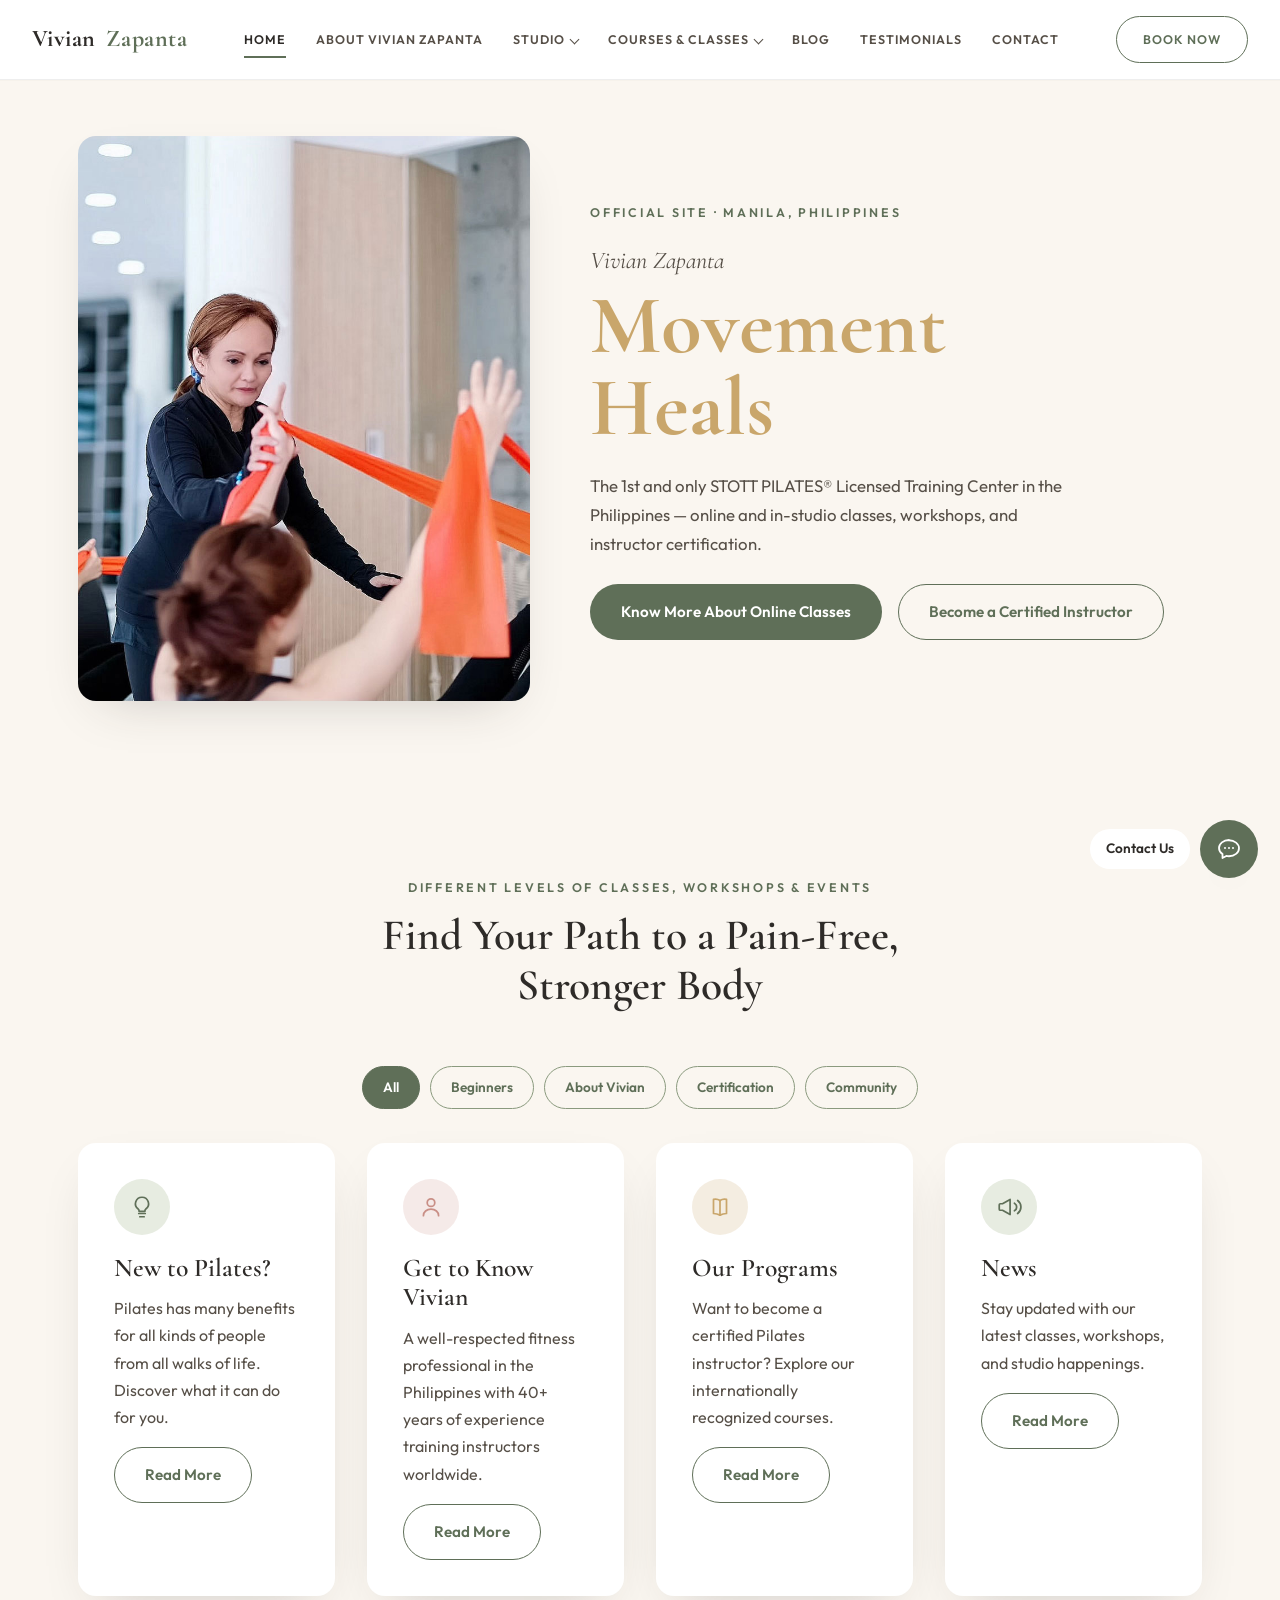
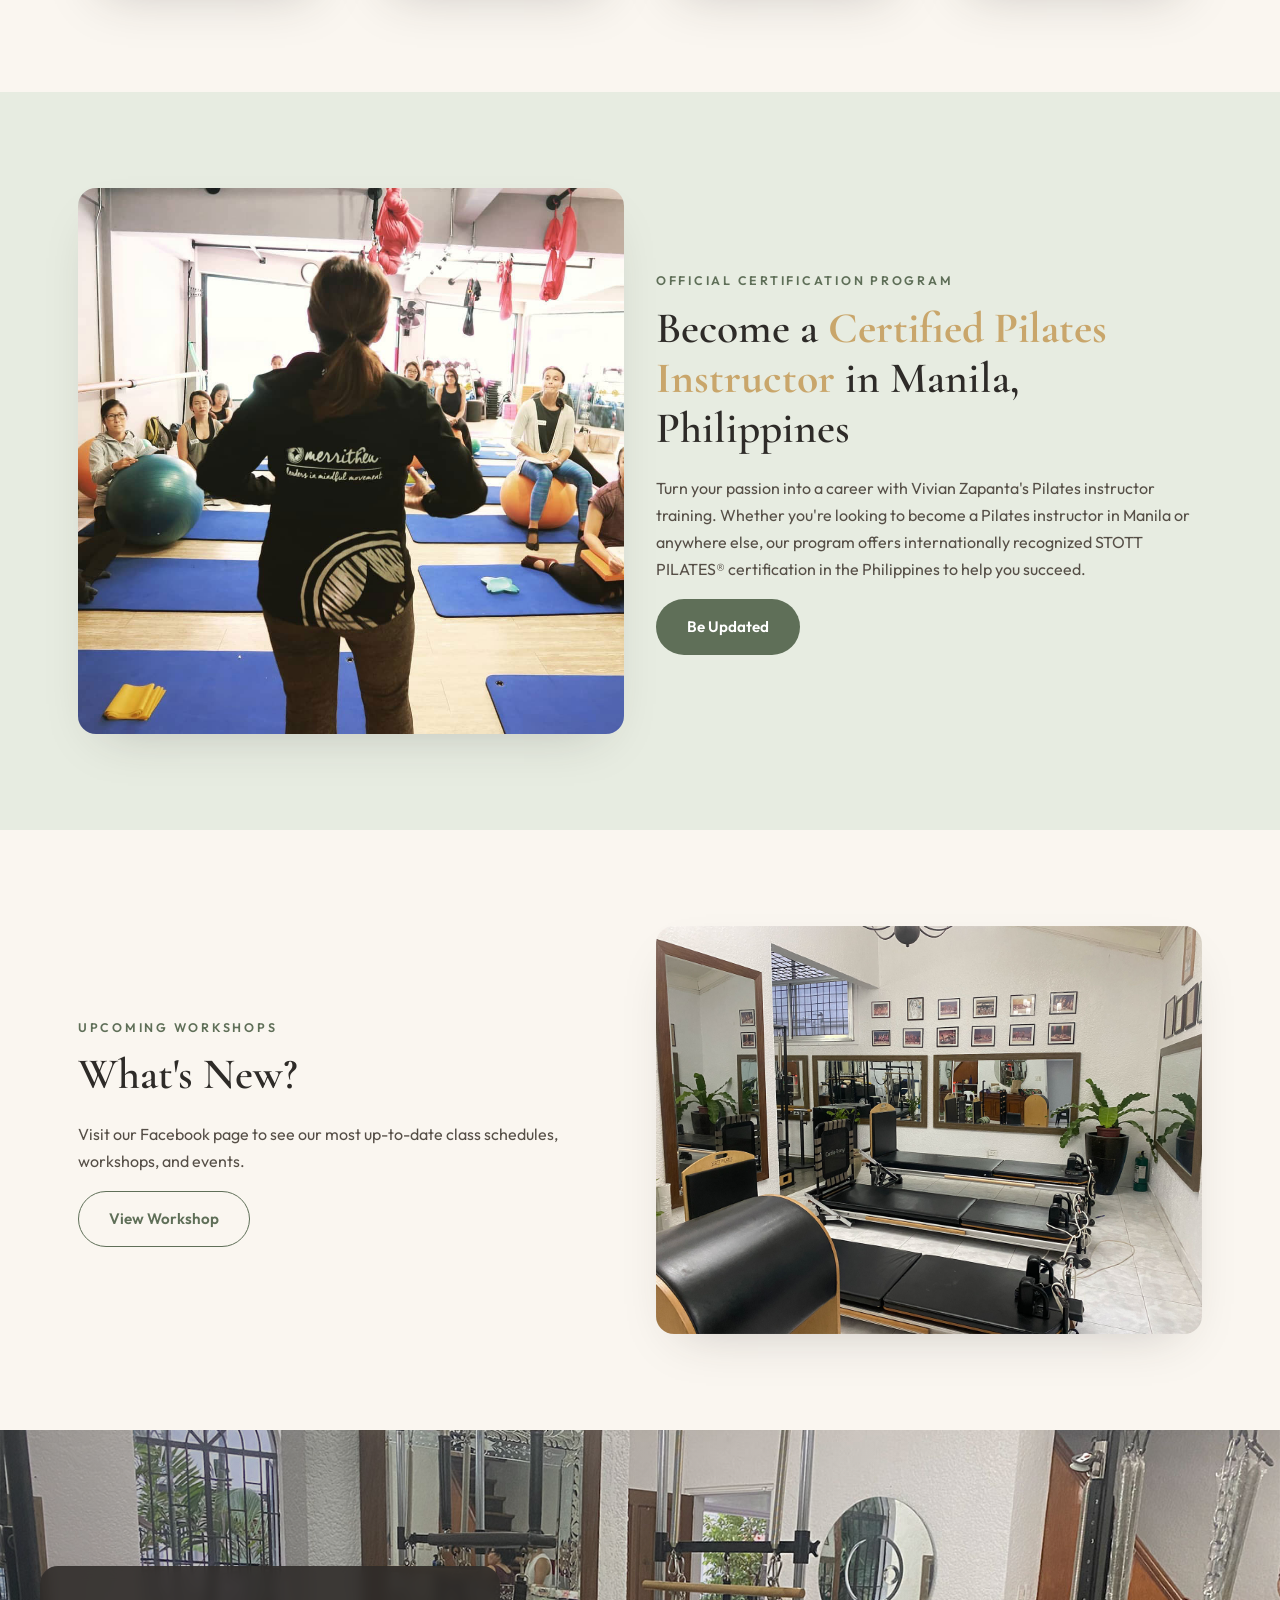
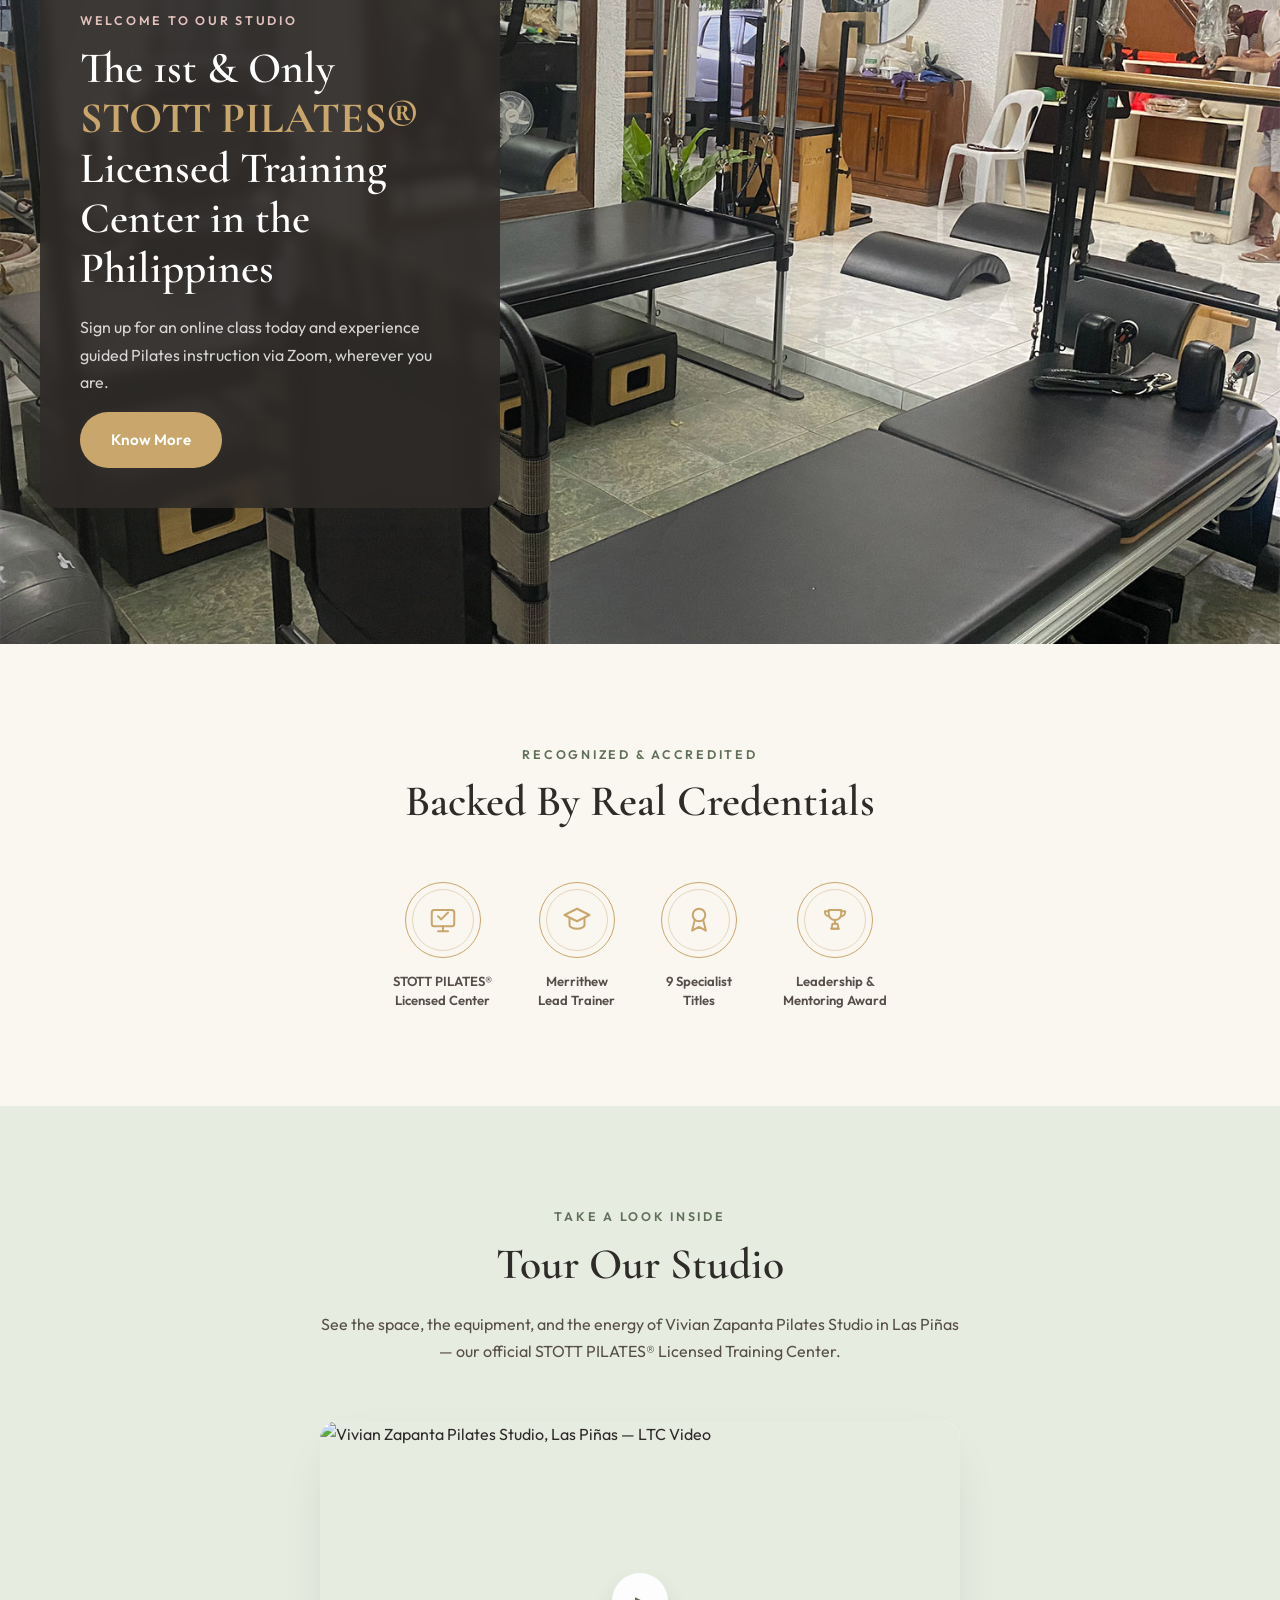
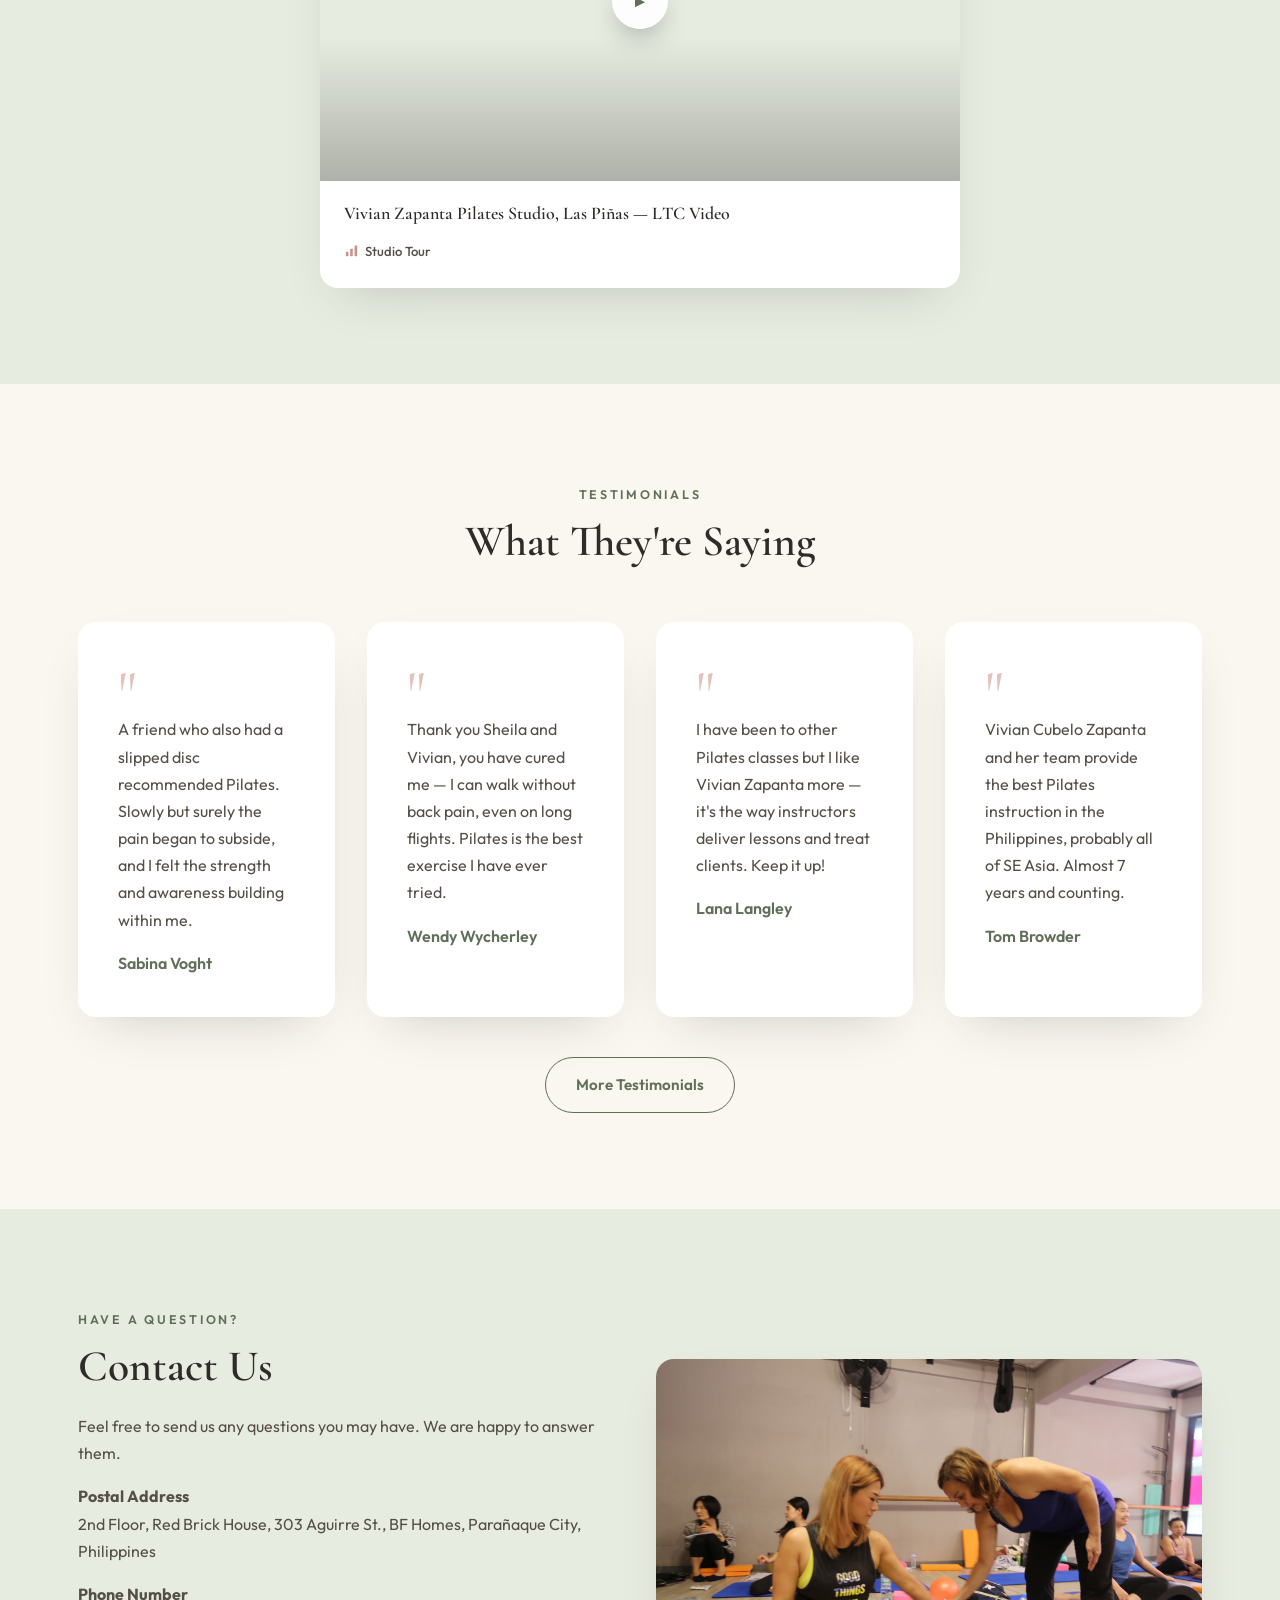
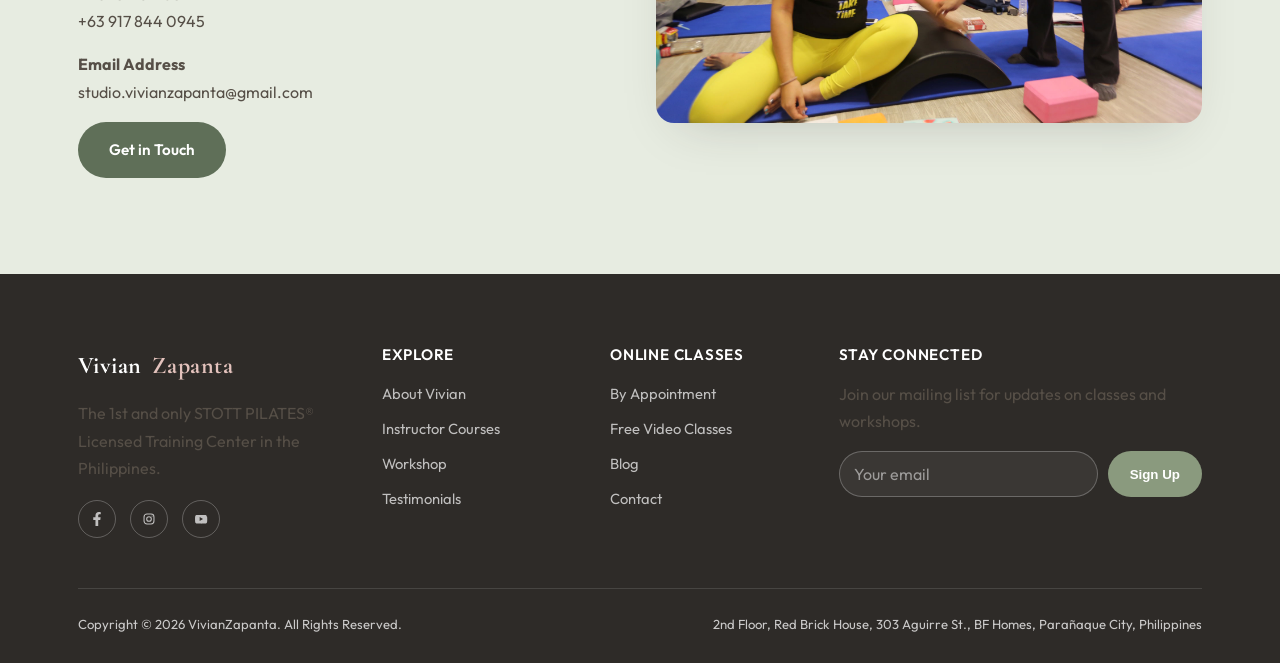
==== index.html @ 9020bf8f "Shrink the inner-page hero photo frame Client felt the large framed photo next to the title dominate" ====
<!DOCTYPE html>
<html lang="en">
<head>
<meta charset="UTF-8">
<meta name="viewport" content="width=device-width, initial-scale=1.0">
<title>Vivian Zapanta Pilates | Online &amp; In-Studio Pilates in Manila</title>
<meta name="description" content="The 1st and only STOTT PILATES® Licensed Training Center in the Philippines. Online classes, instructor certification, and workshops with Vivian Zapanta.">
<link rel="preconnect" href="https://fonts.googleapis.com">
<link href="https://fonts.googleapis.com/css2?family=Cormorant+Garamond:wght@500;600;700&family=Outfit:wght@400;500;600;700&display=swap" rel="stylesheet">
<link rel="stylesheet" href="assets/css/style.css?v=20260722d">
</head>
<body>

<header class="site-header">
  <div class="nav-wrap">
    <a href="index.html" class="logo">Vivian <span>Zapanta</span></a>
    <nav>
      <ul class="nav-links">
        <li><a href="index.html" class="nav-link">Home</a></li>
        <li><a href="about-vivian.html" class="nav-link">About Vivian Zapanta</a></li>
        <li class="has-dropdown">
          <a href="#" class="nav-link">Studio</a>
          <ul class="dropdown">
            <li><a href="about-pilates.html">About Pilates</a></li>
            <li><a href="about-studio.html">About Our Studio</a></li>
            <li><a href="gallery.html">Gallery</a></li>
          </ul>
        </li>
        <li class="has-dropdown">
          <a href="#" class="nav-link">Courses &amp; Classes</a>
          <ul class="dropdown">
            <li><a href="instructor-courses.html">Instructor Courses</a></li>
            <li><a href="class-descriptions.html">By Appointment</a></li>
            <li><a href="free-classes.html">Free Pilates Video Classes</a></li>
            <li><a href="schedule.html">Schedule</a></li>
          </ul>
        </li>
        <li><a href="blog.html" class="nav-link">Blog</a></li>
        <li><a href="testimonials.html" class="nav-link">Testimonials</a></li>
        <li><a href="contact.html" class="nav-link">Contact</a></li>
      </ul>
    </nav>
    <div class="nav-cta">
      <a href="schedule.html" class="btn btn-outline">Book Now</a>
      <button class="nav-toggle" aria-label="Toggle menu"><span></span><span></span><span></span></button>
    </div>
  </div>
</header>

<section class="hero-split">
  <div class="container hero-split-inner">
    <div class="hero-split-media fade-up">
      <img src="assets/img/picture1.jpg" onerror="this.onerror=null;this.src='https://picsum.photos/seed/hero1/700/860'" alt="Vivian Zapanta teaching a Pilates class">
    </div>
    <div class="hero-split-content fade-up">
      <span class="eyebrow">Official Site · Manila, Philippines</span>
      <p class="hero-script">Vivian Zapanta</p>
      <h1 class="hero-big-word">Movement<br>Heals</h1>
      <p>The 1st and only STOTT PILATES® Licensed Training Center in the Philippines — online and in-studio classes, workshops, and instructor certification.</p>
      <div class="hero-actions">
        <a href="class-descriptions.html" class="btn btn-primary">Know More About Online Classes</a>
        <a href="instructor-courses.html" class="btn btn-outline">Become a Certified Instructor</a>
      </div>
    </div>
  </div>
</section>

<section>
  <div class="container">
    <div class="section-head center fade-up">
      <span class="eyebrow">Different Levels of Classes, Workshops &amp; Events</span>
      <h2>Find Your Path to a Pain-Free, Stronger Body</h2>
    </div>
    <div class="pill-filters fade-up">
      <span class="pill-filter active">All</span>
      <span class="pill-filter">Beginners</span>
      <span class="pill-filter">About Vivian</span>
      <span class="pill-filter">Certification</span>
      <span class="pill-filter">Community</span>
    </div>
    <div class="grid grid-4">
      <div class="card fade-up">
        <div class="icon-badge icon-badge-sage">
          <svg viewBox="0 0 24 24" fill="none" stroke="currentColor" stroke-width="1.6" stroke-linecap="round" stroke-linejoin="round"><path d="M9 18h6M10 21h4"/><path d="M12 3a6 6 0 0 0-3.5 10.9c.5.4.8 1 .8 1.6v.5h5.4v-.5c0-.6.3-1.2.8-1.6A6 6 0 0 0 12 3Z"/></svg>
        </div>
        <h3>New to Pilates?</h3>
        <p>Pilates has many benefits for all kinds of people from all walks of life. Discover what it can do for you.</p>
        <a href="about-pilates.html" class="btn btn-outline">Read More</a>
      </div>
      <div class="card fade-up">
        <div class="icon-badge icon-badge-blush">
          <svg viewBox="0 0 24 24" fill="none" stroke="currentColor" stroke-width="1.6" stroke-linecap="round" stroke-linejoin="round"><circle cx="12" cy="8" r="3.5"/><path d="M5 20c0-3.5 3-6 7-6s7 2.5 7 6"/></svg>
        </div>
        <h3>Get to Know Vivian</h3>
        <p>A well-respected fitness professional in the Philippines with 40+ years of experience training instructors worldwide.</p>
        <a href="about-vivian.html" class="btn btn-outline">Read More</a>
      </div>
      <div class="card fade-up">
        <div class="icon-badge icon-badge-gold">
          <svg viewBox="0 0 24 24" fill="none" stroke="currentColor" stroke-width="1.6" stroke-linecap="round" stroke-linejoin="round"><path d="M12 6c-1.8-1.2-4-1.5-6-1v13c2 0 4.2.5 6 1.5"/><path d="M12 6c1.8-1.2 4-1.5 6-1v13c-2 0-4.2.5-6 1.5"/><path d="M12 6v13.5"/></svg>
        </div>
        <h3>Our Programs</h3>
        <p>Want to become a certified Pilates instructor? Explore our internationally recognized courses.</p>
        <a href="instructor-courses.html" class="btn btn-outline">Read More</a>
      </div>
      <div class="card fade-up">
        <div class="icon-badge icon-badge-sage">
          <svg viewBox="0 0 24 24" fill="none" stroke="currentColor" stroke-width="1.6" stroke-linecap="round" stroke-linejoin="round"><path d="M3 10v4a1 1 0 0 0 1 1h2l7 4V5L6 9H4a1 1 0 0 0-1 1Z"/><path d="M17 8.5a4 4 0 0 1 0 7"/><path d="M20 6a7.5 7.5 0 0 1 0 12"/></svg>
        </div>
        <h3>News</h3>
        <p>Stay updated with our latest classes, workshops, and studio happenings.</p>
        <a href="blog.html" class="btn btn-outline">Read More</a>
      </div>
    </div>
  </div>
</section>

<section class="bg-sage">
  <div class="container grid grid-2" style="align-items:center;">
    <div class="img-frame fade-up">
      <img src="assets/img/picture2.jpg" onerror="this.onerror=null;this.src='https://picsum.photos/seed/instructorzm2/760/620'" alt="Pilates instructor certification training">
    </div>
    <div class="fade-up">
      <span class="eyebrow">Official Certification Program</span>
      <h2>Become a <span class="text-pop">Certified Pilates Instructor</span> in Manila, Philippines</h2>
      <p>Turn your passion into a career with Vivian Zapanta's Pilates instructor training. Whether you're looking to become a Pilates instructor in Manila or anywhere else, our program offers internationally recognized STOTT PILATES® certification in the Philippines to help you succeed.</p>
      <a href="instructor-courses.html" class="btn btn-primary">Be Updated</a>
    </div>
  </div>
</section>

<section>
  <div class="container grid grid-2" style="align-items:center;">
    <div class="fade-up">
      <span class="eyebrow">Upcoming Workshops</span>
      <h2>What's New?</h2>
      <p>Visit our Facebook page to see our most up-to-date class schedules, workshops, and events.</p>
      <a href="schedule.html" class="btn btn-outline">View Workshop</a>
    </div>
    <div class="img-frame fade-up">
      <img src="assets/img/picture3.jpg" onerror="this.onerror=null;this.src='https://picsum.photos/seed/scheduleyoga3/760/520'" alt="Upcoming Pilates class schedule">
    </div>
  </div>
</section>

<section class="feature-banner">
  <div class="feature-banner-img">
    <img src="assets/img/picture4.jpg" onerror="this.onerror=null;this.src='https://picsum.photos/seed/studiospace4/1200/700'" alt="Vivian Zapanta Pilates studio">
  </div>
  <div class="feature-banner-card fade-up">
    <span class="eyebrow" style="color:var(--blush);">Welcome to Our Studio</span>
    <h2>The 1st &amp; Only <span class="text-pop">STOTT PILATES®</span> Licensed Training Center in the Philippines</h2>
    <p>Sign up for an online class today and experience guided Pilates instruction via Zoom, wherever you are.</p>
    <a href="class-descriptions.html" class="btn btn-gold">Know More</a>
  </div>
</section>

<section>
  <div class="container">
    <div class="section-head center fade-up">
      <span class="eyebrow">Recognized &amp; Accredited</span>
      <h2>Backed By Real Credentials</h2>
    </div>
    <div class="trust-badges fade-up">
      <div class="trust-badge">
        <div class="trust-badge-icon">
          <svg viewBox="0 0 24 24" fill="none" stroke="currentColor" stroke-width="1.6" stroke-linecap="round" stroke-linejoin="round"><rect x="3" y="4" width="18" height="13" rx="2"/><path d="M8 21h8M12 17v4"/><path d="m8 9 2.5 2.5L16 6"/></svg>
        </div>
        <span>STOTT PILATES®<br>Licensed Center</span>
      </div>
      <div class="trust-badge">
        <div class="trust-badge-icon">
          <svg viewBox="0 0 24 24" fill="none" stroke="currentColor" stroke-width="1.6" stroke-linecap="round" stroke-linejoin="round"><path d="M12 3 2 8l10 5 10-5-10-5Z"/><path d="M6 10.5V16c0 1.5 2.5 3 6 3s6-1.5 6-3v-5.5"/></svg>
        </div>
        <span>Merrithew<br>Lead Trainer</span>
      </div>
      <div class="trust-badge">
        <div class="trust-badge-icon">
          <svg viewBox="0 0 24 24" fill="none" stroke="currentColor" stroke-width="1.6" stroke-linecap="round" stroke-linejoin="round"><circle cx="12" cy="8" r="5"/><path d="m8.5 12.5-2 8 5.5-3 5.5 3-2-8"/></svg>
        </div>
        <span>9 Specialist<br>Titles</span>
      </div>
      <div class="trust-badge">
        <div class="trust-badge-icon">
          <svg viewBox="0 0 24 24" fill="none" stroke="currentColor" stroke-width="1.6" stroke-linecap="round" stroke-linejoin="round"><path d="M7 4h10v3a5 5 0 0 1-10 0V4Z"/><path d="M7 5H4v1a3 3 0 0 0 3 3"/><path d="M17 5h3v1a3 3 0 0 1-3 3"/><path d="M12 12v3"/><path d="M9 19h6"/><path d="M10 15h4l.8 4H9.2l.8-4Z"/></svg>
        </div>
        <span>Leadership &amp;<br>Mentoring Award</span>
      </div>
    </div>
  </div>
</section>

<section class="bg-sage">
  <div class="container">
    <div class="section-head center fade-up">
      <span class="eyebrow">Take a Look Inside</span>
      <h2>Tour Our Studio</h2>
      <p>See the space, the equipment, and the energy of Vivian Zapanta Pilates Studio in Las Pi&ntilde;as &mdash; our official STOTT PILATES&reg; Licensed Training Center.</p>
    </div>
    <a class="video-card fade-up" href="https://www.youtube.com/watch?v=s6ypcAfJ1bc" target="_blank" rel="noopener" data-video-id="s6ypcAfJ1bc" data-video-title="Vivian Zapanta Pilates Studio, Las Pi&ntilde;as &mdash; LTC Video" style="max-width:640px;margin:0 auto;">
      <div class="video-thumb" style="aspect-ratio:16/9;">
        <img src="https://img.youtube.com/vi/s6ypcAfJ1bc/maxresdefault.jpg" alt="Vivian Zapanta Pilates Studio, Las Pi&ntilde;as &mdash; LTC Video" loading="lazy">
        <div class="video-play-overlay"><span>&#9658;</span></div>
      </div>
      <div class="video-info">
        <h3>Vivian Zapanta Pilates Studio, Las Pi&ntilde;as &mdash; LTC Video</h3>
        <div class="video-meta">
          <span class="meta-item meta-level"><svg viewBox="0 0 24 24" fill="currentColor"><rect x="3" y="14" width="4" height="7" rx="1"/><rect x="10" y="9" width="4" height="12" rx="1"/><rect x="17" y="4" width="4" height="17" rx="1"/></svg> Studio Tour</span>
        </div>
      </div>
    </a>
  </div>
</section>

<section>
  <div class="container">
    <div class="section-head center fade-up">
      <span class="eyebrow">Testimonials</span>
      <h2>What They're Saying</h2>
    </div>
    <div class="grid grid-4">
      <div class="testimonial-card fade-up">
        <span class="quote-mark">"</span>
        <p>A friend who also had a slipped disc recommended Pilates. Slowly but surely the pain began to subside, and I felt the strength and awareness building within me.</p>
        <div class="name">Sabina Voght</div>
      </div>
      <div class="testimonial-card fade-up">
        <span class="quote-mark">"</span>
        <p>Thank you Sheila and Vivian, you have cured me — I can walk without back pain, even on long flights. Pilates is the best exercise I have ever tried.</p>
        <div class="name">Wendy Wycherley</div>
      </div>
      <div class="testimonial-card fade-up">
        <span class="quote-mark">"</span>
        <p>I have been to other Pilates classes but I like Vivian Zapanta more — it's the way instructors deliver lessons and treat clients. Keep it up!</p>
        <div class="name">Lana Langley</div>
      </div>
      <div class="testimonial-card fade-up">
        <span class="quote-mark">"</span>
        <p>Vivian Cubelo Zapanta and her team provide the best Pilates instruction in the Philippines, probably all of SE Asia. Almost 7 years and counting.</p>
        <div class="name">Tom Browder</div>
      </div>
    </div>
    <div style="text-align:center;margin-top:40px;">
      <a href="testimonials.html" class="btn btn-outline">More Testimonials</a>
    </div>
  </div>
</section>

<section class="bg-sage">
  <div class="container grid grid-2" style="align-items:center;">
    <div class="fade-up">
      <span class="eyebrow">Have a Question?</span>
      <h2>Contact Us</h2>
      <p>Feel free to send us any questions you may have. We are happy to answer them.</p>
      <p><strong>Postal Address</strong><br>2nd Floor, Red Brick House, 303 Aguirre St., BF Homes, Parañaque City, Philippines</p>
      <p><strong>Phone Number</strong><br>+63 917 844 0945</p>
      <p><strong>Email Address</strong><br>studio.vivianzapanta@gmail.com</p>
      <a href="contact.html" class="btn btn-primary">Get in Touch</a>
    </div>
    <div class="img-frame fade-up">
      <img src="assets/img/picture5.jpg" onerror="this.onerror=null;this.src='https://picsum.photos/seed/contactvz5/760/560'" alt="Contact Vivian Zapanta Pilates">
    </div>
  </div>
</section>

<footer class="site-footer">
  <div class="container">
    <div class="footer-grid">
      <div>
        <a href="index.html" class="logo">Vivian <span>Zapanta</span></a>
        <p>The 1st and only STOTT PILATES® Licensed Training Center in the Philippines.</p>
        <div class="social-row">
          <a href="https://facebook.com/vzpilates" target="_blank" rel="noopener" aria-label="Facebook"><svg viewBox="0 0 320 512" fill="currentColor"><path d="M279.14 288l14.22-92.66h-88.91v-60.13c0-25.35 12.42-50.06 52.24-50.06h40.42V6.26S260.43 0 225.36 0c-73.22 0-121.08 44.38-121.08 124.72v70.62H22.89V288h81.39v224h100.17V288z"/></svg></a>
          <a href="https://instagram.com/vivianzapanta/" target="_blank" rel="noopener" aria-label="Instagram"><svg viewBox="0 0 24 24" fill="none" stroke="currentColor" stroke-width="1.8"><rect x="3.5" y="3.5" width="17" height="17" rx="5"/><circle cx="12" cy="12" r="4"/><circle cx="17.2" cy="6.8" r="1" fill="currentColor" stroke="none"/></svg></a>
          <a href="https://youtube.com/user/sexyhealthyhappy088" target="_blank" rel="noopener" aria-label="YouTube"><svg viewBox="0 0 24 24" fill="currentColor"><path d="M22 8.2s-.2-1.5-.8-2.2c-.8-.8-1.7-.8-2.1-.9C16.1 5 12 5 12 5h0s-4.1 0-7.1.1c-.4 0-1.3.1-2.1.9-.6.7-.8 2.2-.8 2.2S1.8 10 1.8 11.7v1.5c0 1.8.2 3.5.2 3.5s.2 1.5.8 2.2c.8.8 1.9.8 2.4.9 1.7.2 7.3.2 7.3.2s4.1 0 7.1-.1c.4 0 1.3-.1 2.1-.9.6-.7.8-2.2.8-2.2s.2-1.8.2-3.5v-1.5c0-1.8-.2-3.5-.2-3.5ZM9.7 15.3V8.7l5.8 3.3-5.8 3.3Z"/></svg></a>
        </div>
      </div>
      <div>
        <h4>Explore</h4>
        <ul class="footer-links">
          <li><a href="about-vivian.html">About Vivian</a></li>
          <li><a href="instructor-courses.html">Instructor Courses</a></li>
          <li><a href="schedule.html">Workshop</a></li>
          <li><a href="testimonials.html">Testimonials</a></li>
        </ul>
      </div>
      <div>
        <h4>Online Classes</h4>
        <ul class="footer-links">
          <li><a href="class-descriptions.html">By Appointment</a></li>
          <li><a href="free-classes.html">Free Video Classes</a></li>
          <li><a href="blog.html">Blog</a></li>
          <li><a href="contact.html">Contact</a></li>
        </ul>
      </div>
      <div>
        <h4>Stay Connected</h4>
        <p>Join our mailing list for updates on classes and workshops.</p>
        <form class="mailing-form" data-no-backend>
          <input type="email" placeholder="Your email" required>
          <button type="submit">Sign Up</button>
        </form>
        <p class="form-note" style="margin-top:10px;font-size:0.82rem;"></p>
      </div>
    </div>
    <div class="footer-bottom">
      <span>Copyright © 2026 VivianZapanta. All Rights Reserved.</span>
      <span>2nd Floor, Red Brick House, 303 Aguirre St., BF Homes, Parañaque City, Philippines</span>
    </div>
  </div>
</footer>

<div class="video-lightbox" id="videoLightbox">
  <div class="vl-topbar">
    <span class="vl-counter"><span class="vl-current">1</span> / <span class="vl-total">1</span></span>
    <button class="vl-close" aria-label="Close">&times;</button>
  </div>
  <div class="vl-body">
    <button class="vl-nav vl-prev" aria-label="Previous video">&#8592;</button>
    <div class="vl-stage">
      <div class="vl-header">
        <div class="vl-avatar">VZ</div>
        <div>
          <div class="vl-title"></div>
          <div class="vl-channel">Vivian Zapanta</div>
        </div>
      </div>
      <div class="vl-frame-wrap">
        <iframe class="vl-iframe" src="" title="" allow="autoplay; encrypted-media; picture-in-picture" allowfullscreen></iframe>
      </div>
    </div>
    <button class="vl-nav vl-next" aria-label="Next video">&#8594;</button>
  </div>
</div>

<script src="assets/js/main.js"></script>

</body>
</html>
---- assets/css/style.css ----
/* ===================================================
   Vivian Zapanta Pilates — Design System
   =================================================== */

:root {
  --cream: #FAF6F0;
  --cream-deep: #F1E9DC;
  --sage: #8A9A7E;
  --sage-deep: #5F6F58;
  --sage-pale: #E7ECE1;
  --blush: #E3C2BC;
  --blush-deep: #C98F86;
  --charcoal: #2E2B28;
  --charcoal-soft: #564F47;
  --gold: #C9A66B;
  --white: #FFFFFF;

  --font-display: "Cormorant Garamond", serif;
  --font-body: "Outfit", sans-serif;

  --container: 1180px;
  --radius: 18px;
  --radius-sm: 10px;
  --shadow-soft: 0 20px 50px -25px rgba(46, 43, 40, 0.25);
  --transition: 0.35s cubic-bezier(0.22, 1, 0.36, 1);
}

* { box-sizing: border-box; }
html { scroll-behavior: smooth; }

/* Signature page-to-page transition (progressive enhancement — browsers
   without support just navigate normally, no fallback needed). */
@view-transition {
  navigation: auto;
}
::view-transition-old(root) {
  animation: page-transition-out 0.45s cubic-bezier(0.4, 0, 0.2, 1) forwards;
}
::view-transition-new(root) {
  animation: page-transition-in 0.45s cubic-bezier(0.4, 0, 0.2, 1) forwards;
}
@keyframes page-transition-out {
  to { opacity: 0; transform: scale(0.98); }
}
@keyframes page-transition-in {
  from { opacity: 0; transform: scale(1.02); }
}

body {
  margin: 0;
  font-family: var(--font-body);
  color: var(--charcoal);
  background: var(--cream);
  line-height: 1.7;
  -webkit-font-smoothing: antialiased;
}

img { max-width: 100%; display: block; }
a { color: inherit; text-decoration: none; }
ul { padding: 0; margin: 0; list-style: none; }

h1, h2, h3, h4 {
  font-family: var(--font-display);
  font-weight: 600;
  line-height: 1.15;
  margin: 0 0 0.5em;
  color: var(--charcoal);
}

h1 { font-size: clamp(2.6rem, 5vw, 4.4rem); }
h2 { font-size: clamp(2rem, 3.4vw, 3rem); }
h3 { font-size: clamp(1.4rem, 2vw, 1.9rem); }

p { margin: 0 0 1em; color: var(--charcoal-soft); }

.eyebrow {
  display: inline-block;
  font-family: var(--font-body);
  font-size: 0.78rem;
  letter-spacing: 0.22em;
  text-transform: uppercase;
  color: var(--sage-deep);
  font-weight: 600;
  margin-bottom: 0.9em;
}

.container {
  max-width: var(--container);
  margin: 0 auto;
  padding: 0 28px;
}

section { padding: 96px 0; }
@media (max-width: 768px) { section { padding: 64px 0; } }

/* ---------- Buttons ---------- */
.btn {
  position: relative;
  z-index: 0;
  overflow: hidden;
  display: inline-flex;
  align-items: center;
  gap: 8px;
  font-family: var(--font-body);
  font-weight: 600;
  font-size: 0.95rem;
  padding: 14px 30px;
  border-radius: 100px;
  border: 1.5px solid transparent;
  cursor: pointer;
  transition: transform var(--transition), border-color var(--transition), color 0.4s ease;
}
.btn::before {
  content: "";
  position: absolute;
  inset: 0;
  z-index: -1;
  transform: scaleX(0);
  transform-origin: left;
  transition: transform 0.4s cubic-bezier(0.22, 1, 0.36, 1);
}
.btn:hover { transform: translateY(-2px); }
.btn:hover::before { transform: scaleX(1); }

.btn-primary { background: var(--sage-deep); color: var(--white); }
.btn-primary::before { background: var(--charcoal); }
.btn-outline { background: transparent; border-color: var(--sage-deep); color: var(--sage-deep); }
.btn-outline::before { background: var(--sage-deep); }
.btn-outline:hover { color: var(--white); }
.btn-gold { background: var(--gold); color: var(--white); }
.btn-gold::before { background: var(--blush-deep); }

/* ---------- Header / Nav (clean clinic-style horizontal bar) ---------- */
.site-header {
  position: sticky;
  top: 0;
  z-index: 1000;
  background: var(--white);
  border-bottom: 1px solid rgba(46,43,40,0.08);
  box-shadow: 0 1px 0 rgba(46,43,40,0.02);
}
.nav-wrap {
  max-width: 1320px;
  margin: 0 auto;
  padding: 16px 32px;
  display: flex;
  align-items: center;
  justify-content: space-between;
  gap: 24px;
}
.logo {
  display: inline-flex;
  align-items: center;
  gap: 10px;
  font-family: var(--font-display);
  font-size: 1.5rem;
  font-weight: 700;
  letter-spacing: 0.02em;
  color: var(--charcoal);
  flex-shrink: 0;
}
.logo span { color: var(--sage-deep); }
.logo-mark { width: 46px; height: 46px; flex-shrink: 0; }

.nav-links {
  display: flex;
  align-items: center;
  gap: 30px;
  flex-wrap: nowrap;
}
.nav-links > li { position: relative; }
.nav-links a.nav-link {
  display: inline-flex;
  align-items: center;
  font-size: 0.78rem;
  font-weight: 600;
  letter-spacing: 0.08em;
  text-transform: uppercase;
  color: var(--charcoal-soft);
  padding: 10px 0;
  position: relative;
}
.nav-links a.nav-link::after {
  content: "";
  position: absolute;
  left: 0; right: 100%;
  bottom: 2px;
  height: 2px;
  background: var(--sage-deep);
  transition: right var(--transition);
}
.nav-links a.nav-link:hover,
.nav-links a.nav-link.active { color: var(--charcoal); }
.nav-links a.nav-link:hover::after,
.nav-links a.nav-link.active::after { right: 0; }

.has-dropdown > .nav-link::before {
  content: "";
  display: inline-block;
  width: 6px; height: 6px;
  border-right: 1.5px solid currentColor;
  border-bottom: 1.5px solid currentColor;
  transform: rotate(45deg);
  margin-left: 6px;
  order: 2;
}
.has-dropdown > .nav-link { flex-direction: row; }
.dropdown {
  position: absolute;
  top: 100%;
  left: 50%;
  transform: translate(-50%, 8px);
  min-width: 240px;
  background: var(--white);
  border-radius: var(--radius-sm);
  box-shadow: 0 24px 60px -20px rgba(46,43,40,0.28);
  border: 1px solid rgba(46,43,40,0.06);
  padding: 10px;
  opacity: 0;
  visibility: hidden;
  transition: opacity var(--transition), visibility var(--transition), transform var(--transition);
}
.has-dropdown:hover .dropdown,
.has-dropdown:focus-within .dropdown {
  opacity: 1; visibility: visible; transform: translate(-50%, 0);
}
.dropdown a {
  display: block;
  padding: 11px 16px;
  border-radius: 8px;
  font-size: 0.88rem;
  font-weight: 500;
  letter-spacing: normal;
  text-transform: none;
  color: var(--charcoal-soft);
}
.dropdown a:hover { background: var(--sage-pale); color: var(--sage-deep); }

.nav-cta { display: flex; align-items: center; gap: 20px; flex-shrink: 0; }
.nav-cta .btn {
  padding: 12px 26px;
  font-size: 0.78rem;
  letter-spacing: 0.08em;
  text-transform: uppercase;
}
.nav-toggle {
  display: none;
  flex-direction: column;
  gap: 5px;
  background: none;
  border: none;
  cursor: pointer;
  padding: 6px;
}
.nav-toggle span { width: 26px; height: 2px; background: var(--charcoal); border-radius: 2px; transition: transform 0.3s ease, opacity 0.3s ease; }
.nav-toggle.open span:nth-child(1) { transform: translateY(7px) rotate(45deg); }
.nav-toggle.open span:nth-child(2) { opacity: 0; }
.nav-toggle.open span:nth-child(3) { transform: translateY(-7px) rotate(-45deg); }

@media (max-width: 1080px) {
  .nav-links { gap: 20px; }
  .nav-links a.nav-link { font-size: 0.72rem; }
}

@media (max-width: 920px) {
  .nav-links {
    position: fixed;
    top: 69px;
    left: 0;
    right: 0;
    height: calc(100vh - 69px);
    background: var(--white);
    flex-direction: column;
    align-items: flex-start;
    padding: 30px 28px;
    gap: 4px;
    overflow-y: auto;
    transform: translateX(100%);
    transition: transform var(--transition);
  }
  .nav-links.open { transform: translateX(0); }
  .nav-links > li { width: 100%; border-bottom: 1px solid rgba(46,43,40,0.06); }
  .nav-links a.nav-link { width: 100%; padding: 16px 0; font-size: 0.85rem; }
  .nav-links a.nav-link::after { display: none; }
  .dropdown {
    position: static;
    opacity: 1; visibility: visible; transform: none;
    box-shadow: none; border: none;
    padding: 0 0 8px 14px;
    display: none;
  }
  .has-dropdown.open .dropdown { display: block; }
  .nav-toggle { display: flex; }
  .nav-cta .btn-outline { display: none; }
}

/* ---------- Hero ---------- */
.hero {
  position: relative;
  min-height: 92vh;
  display: flex;
  align-items: center;
  overflow: hidden;
}
.hero-bg {
  position: absolute;
  top: -8%; left: 0; right: 0;
  height: 116%;
  background-size: cover;
  background-position: center;
  will-change: transform;
}
@media (max-width: 700px) {
  .hero-bg-shift-right { background-position: 75% center; }
}
.hero-bg::after {
  content: "";
  position: absolute; inset: 0;
  background: linear-gradient(120deg, rgba(46,43,40,0.62) 10%, rgba(95,111,88,0.35) 70%);
}

.hero-content {
  position: relative;
  z-index: 2;
  color: var(--white);
  max-width: 680px;
}
.hero .eyebrow { color: var(--blush); }
.hero h1 { color: var(--white); }
.hero p { color: rgba(255,255,255,0.86); font-size: 1.1rem; max-width: 540px; }
.hero-actions { display: flex; gap: 16px; flex-wrap: wrap; margin-top: 1.6em; }

/* Bold accent word within a heading — used sparingly for editorial punch */
.text-pop { color: var(--gold); font-weight: 700; }

/* ---------- Split hero: clean bg + framed photo + bold statement word ---------- */
.hero-split { background: var(--cream); padding: 56px 0 76px; }
.hero-split-inner {
  display: grid;
  grid-template-columns: 0.85fr 1.15fr;
  gap: 60px;
  align-items: center;
}
.hero-split-media {
  border-radius: var(--radius);
  overflow: hidden;
  aspect-ratio: 4/5;
  box-shadow: var(--shadow-soft);
}
.hero-split-media img { width: 100%; height: 100%; object-fit: cover; }
.hero-script {
  font-family: var(--font-display);
  font-style: italic;
  font-size: 1.5rem;
  color: var(--charcoal-soft);
  margin: 6px 0 0;
}
.hero-big-word {
  font-family: var(--font-display);
  font-weight: 700;
  font-size: clamp(3rem, 6.5vw, 5.2rem);
  line-height: 0.98;
  color: var(--gold);
  margin: 4px 0 24px;
}
.hero-split-content p:not(.hero-script) { font-size: 1.05rem; max-width: 480px; }
@media (max-width: 860px) {
  .hero-split-inner { grid-template-columns: 1fr; gap: 32px; }
  .hero-split-media { aspect-ratio: 16/10; }
}
@media (max-width: 600px) {
  .hero-split { padding: 36px 0 56px; }
  .hero-split-inner { gap: 22px; }
  .hero-split-media { aspect-ratio: 16/8; }
  .hero-big-word { margin: 4px 0 16px; }
}

/* ---------- Feature banner: large image + floating dark card ---------- */
.feature-banner {
  position: relative;
  min-height: 560px;
  display: flex;
  align-items: center;
  overflow: hidden;
}
.feature-banner-img { position: absolute; inset: 0; }
.feature-banner-img img { width: 100%; height: 100%; object-fit: cover; }
.feature-banner-img::after {
  content: "";
  position: absolute;
  inset: 0;
  background: linear-gradient(100deg, rgba(46,43,40,0.35) 0%, rgba(46,43,40,0.08) 55%, transparent 80%);
}
.feature-banner-card {
  position: relative;
  z-index: 2;
  max-width: 460px;
  margin: 40px;
  padding: 40px;
  background: rgba(46,43,40,0.88);
  backdrop-filter: blur(6px);
  border-radius: var(--radius);
  color: var(--white);
  box-shadow: var(--shadow-soft);
}
.feature-banner-card h2 { color: var(--white); }
.feature-banner-card p { color: rgba(255,255,255,0.8); }
@media (max-width: 700px) {
  .feature-banner { min-height: 480px; }
  .feature-banner-card { margin: 20px; padding: 26px; max-width: none; }
}

/* ---------- Trust / accreditation badges ---------- */
.trust-badges {
  display: flex;
  justify-content: center;
  flex-wrap: wrap;
  gap: 46px;
  margin-top: 20px;
}
.trust-badge {
  display: flex;
  flex-direction: column;
  align-items: center;
  gap: 14px;
  text-align: center;
  max-width: 150px;
}
.trust-badge-icon {
  position: relative;
  width: 76px;
  height: 76px;
  border-radius: 50%;
  border: 1.5px solid var(--gold);
  display: flex;
  align-items: center;
  justify-content: center;
  color: var(--gold);
}
.trust-badge-icon::before {
  content: "";
  position: absolute;
  inset: 6px;
  border: 1px solid var(--gold);
  border-radius: 50%;
  opacity: 0.4;
}
.trust-badge-icon svg { width: 30px; height: 30px; }
.trust-badge span { font-size: 0.82rem; font-weight: 600; color: var(--charcoal-soft); line-height: 1.45; }

.breadcrumb { color: var(--charcoal-soft); font-size: 0.9rem; display: block; margin-bottom: 14px; }
.breadcrumb a { color: var(--sage-deep); }
.breadcrumb a:hover { color: var(--charcoal); }

.page-hero-split { padding: 40px 0 56px; }
.page-hero-split .hero-split-inner { grid-template-columns: 0.5fr 1.5fr; gap: 44px; }
.page-hero-split .hero-split-media { max-width: 340px; aspect-ratio: 4/3; }
.page-hero-split .hero-split-content h1 { margin-bottom: 0.3em; }
.page-hero-split .hero-split-content p:not(.breadcrumb) { font-size: 1.05rem; max-width: 480px; }
@media (max-width: 860px) {
  .page-hero-split .hero-split-inner { grid-template-columns: 1fr; }
  .page-hero-split .hero-split-media { max-width: 280px; }
}

/* ---------- Floating Contact Widget ---------- */
.floating-contact {
  position: fixed;
  right: 22px;
  bottom: 22px;
  z-index: 2500;
  display: flex;
  flex-direction: column;
  align-items: center;
  gap: 12px;
}
.fc-icons {
  display: flex;
  flex-direction: column;
  align-items: center;
  gap: 12px;
}
.fc-icon {
  width: 48px;
  height: 48px;
  border-radius: 50%;
  display: flex;
  align-items: center;
  justify-content: center;
  box-shadow: var(--shadow-soft);
  opacity: 0;
  transform: translateY(14px) scale(0.7);
  pointer-events: none;
  transition: opacity 0.25s ease, transform 0.25s ease;
}
.fc-icon svg { width: 22px; height: 22px; }
.floating-contact.open .fc-icon {
  opacity: 1;
  transform: translateY(0) scale(1);
  pointer-events: auto;
}
.floating-contact.open .fc-icon:nth-child(1) { transition-delay: 0.05s; }
.floating-contact.open .fc-icon:nth-child(2) { transition-delay: 0.1s; }
.floating-contact.open .fc-icon:nth-child(3) { transition-delay: 0.15s; }
.floating-contact.open .fc-icon:nth-child(4) { transition-delay: 0.2s; }

.fc-email { background: var(--charcoal-soft); }
.fc-messenger { background: #0084FF; }
.fc-instagram { background: radial-gradient(circle at 30% 110%, #FDF497 0%, #FD5949 45%, #D6249F 60%, #285AEB 90%); }
.fc-whatsapp { background: #25D366; }

.fc-toggle {
  width: 58px;
  height: 58px;
  border-radius: 50%;
  border: none;
  background: var(--sage-deep);
  color: var(--white);
  box-shadow: var(--shadow-soft);
  display: flex;
  align-items: center;
  justify-content: center;
  cursor: pointer;
  position: relative;
  transition: background var(--transition);
}
.fc-toggle:hover { background: var(--charcoal); }
.fc-toggle svg {
  width: 24px;
  height: 24px;
  position: absolute;
  transition: opacity 0.2s ease, transform 0.2s ease;
}
.fc-toggle .fc-icon-close { opacity: 0; transform: rotate(-45deg) scale(0.6); }
.fc-toggle .fc-icon-chat { opacity: 1; transform: rotate(0) scale(1); }
.floating-contact.open .fc-toggle .fc-icon-close { opacity: 1; transform: rotate(0) scale(1); }
.floating-contact.open .fc-toggle .fc-icon-chat { opacity: 0; transform: rotate(45deg) scale(0.6); }

.fc-toggle-row { display: flex; align-items: center; gap: 10px; }
.fc-label {
  background: var(--white);
  color: var(--charcoal);
  font-size: 0.85rem;
  font-weight: 600;
  padding: 8px 16px;
  border-radius: 100px;
  box-shadow: var(--shadow-soft);
  white-space: nowrap;
  transition: opacity 0.25s ease, transform 0.25s ease;
}
.floating-contact.open .fc-label { display: none; }

@media (max-width: 600px) {
  .floating-contact { right: 16px; bottom: 16px; }
  .fc-toggle { width: 52px; height: 52px; }
  .fc-icon { width: 44px; height: 44px; }
  .fc-label { font-size: 0.78rem; padding: 6px 13px; }
  .site-footer { padding-bottom: 100px; }
  body.nav-open .floating-contact { display: none; }
}

/* ---------- Cards / Grids ---------- */
.grid {
  display: grid;
  gap: 32px;
}
.grid-2 { grid-template-columns: repeat(2, 1fr); }
.grid-3 { grid-template-columns: repeat(3, 1fr); }
.grid-4 { grid-template-columns: repeat(4, 1fr); }
.grid-5 { grid-template-columns: repeat(5, 1fr); }
@media (max-width: 920px) { .grid-3, .grid-4 { grid-template-columns: repeat(2,1fr); } .grid-5 { grid-template-columns: repeat(2,1fr); } }
@media (max-width: 600px) { .grid-2, .grid-3, .grid-4, .grid-5 { grid-template-columns: 1fr; } }

.card {
  display: block;
  background: var(--white);
  border-radius: var(--radius);
  padding: 36px;
  box-shadow: var(--shadow-soft);
  transition: transform var(--transition), box-shadow var(--transition);
}
.card:hover { transform: translateY(-6px); }
a.card { cursor: pointer; }

.icon-badge {
  width: 56px; height: 56px;
  border-radius: 50%;
  background: var(--sage-pale);
  display: flex; align-items: center; justify-content: center;
  font-family: var(--font-display);
  font-size: 1.4rem;
  color: var(--sage-deep);
  margin-bottom: 18px;
}
.icon-badge svg { width: 26px; height: 26px; }

/* Color-tinted icon-badge variants — rotate through the brand palette
   for visual variety across a card grid, editorial-style. */
.icon-badge-sage { background: var(--sage-pale); color: var(--sage-deep); }
.icon-badge-blush { background: rgba(227,194,188,0.35); color: var(--blush-deep); }
.icon-badge-gold { background: rgba(201,166,107,0.2); color: var(--gold); }

/* ---------- Pill filter tags (decorative category chips) ---------- */
.pill-filters {
  display: flex;
  justify-content: center;
  flex-wrap: wrap;
  gap: 10px;
  margin: 26px 0 34px;
}
.pill-filter {
  padding: 9px 20px;
  border-radius: 100px;
  border: 1.5px solid var(--sage);
  color: var(--sage-deep);
  font-size: 0.85rem;
  font-weight: 600;
  cursor: default;
  transition: background var(--transition), color var(--transition);
}
.pill-filter.active,
.pill-filter:hover { background: var(--sage-deep); color: var(--white); border-color: var(--sage-deep); }

.credential-card {
  position: relative;
  overflow: hidden;
}
.credential-card::before {
  content: "";
  position: absolute;
  top: 0; left: 0; right: 0;
  height: 4px;
  background: linear-gradient(90deg, var(--gold), var(--blush));
}
.credential-icon {
  background: var(--cream-deep);
  color: var(--gold);
}
.credential-icon svg { width: 26px; height: 26px; }

.section-head { max-width: 640px; margin-bottom: 56px; }
.section-head.center { margin-inline: auto; text-align: center; }

.bg-sage { background: var(--sage-pale); }
.bg-charcoal { background: var(--charcoal); color: var(--white); }
.bg-charcoal h2, .bg-charcoal h3 { color: var(--white); }
.bg-charcoal p { color: rgba(255,255,255,0.78); }

/* ---------- Image frame ---------- */
.img-frame {
  border-radius: var(--radius);
  overflow: hidden;
  box-shadow: var(--shadow-soft);
}
.img-frame img { width: 100%; height: 100%; object-fit: cover; transition: transform 0.6s ease; }
.img-frame:hover img { transform: scale(1.05); }

.map-frame {
  border-radius: var(--radius);
  overflow: hidden;
  box-shadow: var(--shadow-soft);
  line-height: 0;
}
.map-frame iframe { display: block; width: 100%; }

/* ---------- Testimonial ---------- */
.testimonial-card {
  background: var(--white);
  border-radius: var(--radius);
  padding: 40px;
  box-shadow: var(--shadow-soft);
  position: relative;
}
.testimonial-card .quote-mark {
  font-family: var(--font-display);
  font-size: 4rem;
  color: var(--blush);
  line-height: 1;
  display: block;
  margin-bottom: -10px;
}
.testimonial-card .name {
  font-weight: 600;
  color: var(--sage-deep);
  margin-top: 1em;
}
.testimonial-card .role { font-size: 0.85rem; color: var(--charcoal-soft); }

/* ---------- Forms ---------- */
.form-note { margin-top: 16px; }
.form-field { margin-bottom: 20px; }
.form-field label {
  display: block;
  font-size: 0.85rem;
  font-weight: 600;
  margin-bottom: 8px;
  color: var(--charcoal);
}
.form-field input,
.form-field textarea {
  width: 100%;
  padding: 14px 16px;
  border-radius: var(--radius-sm);
  border: 1.5px solid #E2D9C9;
  background: var(--white);
  font-family: var(--font-body);
  font-size: 16px; /* iOS Safari auto-zooms on focus below 16px */
  resize: vertical;
}
.form-field input:focus,
.form-field textarea:focus {
  outline: none;
  border-color: var(--sage-deep);
}

/* ---------- Footer ---------- */
.site-footer { background: var(--charcoal); color: rgba(255,255,255,0.75); padding: 72px 0 28px; }
.footer-grid { display: grid; grid-template-columns: 1.4fr 1fr 1fr 1.2fr; gap: 40px; margin-bottom: 50px; }
@media (max-width: 860px) { .footer-grid { grid-template-columns: 1fr 1fr; } }
@media (max-width: 540px) { .footer-grid { grid-template-columns: 1fr; } }
.site-footer h4 { color: var(--white); font-family: var(--font-body); font-size: 0.95rem; letter-spacing: 0.05em; text-transform: uppercase; margin-bottom: 18px; }
.site-footer .logo { color: var(--white); margin-bottom: 14px; }
.site-footer .logo span { color: var(--blush); }
.site-footer a { color: rgba(255,255,255,0.7); transition: color var(--transition); }
.site-footer a:hover { color: var(--blush); }
.footer-links li { margin-bottom: 10px; font-size: 0.92rem; }
.social-row { display: flex; gap: 14px; margin-top: 18px; }
.social-row a svg { width: 14px; height: 14px; display: block; }
.social-row a {
  width: 38px; height: 38px;
  border-radius: 50%;
  border: 1.5px solid rgba(255,255,255,0.25);
  display: flex; align-items: center; justify-content: center;
  font-size: 0.85rem;
}
.social-row a:hover { background: var(--sage-deep); border-color: var(--sage-deep); }
.footer-bottom {
  border-top: 1px solid rgba(255,255,255,0.12);
  padding-top: 24px;
  display: flex;
  justify-content: space-between;
  flex-wrap: wrap;
  gap: 10px;
  font-size: 0.82rem;
}
.mailing-form { display: flex; gap: 10px; margin-top: 6px; }
.mailing-form input {
  flex: 1;
  min-width: 0;
  padding: 12px 14px;
  border-radius: 100px;
  border: 1px solid rgba(255,255,255,0.25);
  background: rgba(255,255,255,0.06);
  color: var(--white);
  font-family: var(--font-body);
  font-size: 16px; /* iOS Safari auto-zooms on focus below 16px */
}
.mailing-form input::placeholder { color: rgba(255,255,255,0.5); }
.mailing-form button {
  border-radius: 100px;
  border: none;
  padding: 0 22px;
  background: var(--sage);
  color: var(--white);
  font-weight: 600;
  cursor: pointer;
  white-space: nowrap;
  flex-shrink: 0;
}
.mailing-form button:hover { background: var(--blush-deep); }

/* ---------- Fade-in animation ---------- */
.fade-up { opacity: 0; transform: translateY(28px); transition: opacity 0.8s ease, transform 0.8s ease; }
.fade-up.visible { opacity: 1; transform: translateY(0); }

/* Staggered cascade for cards revealed together in a grid */
.grid > .fade-up:nth-child(1) { transition-delay: 0s; }
.grid > .fade-up:nth-child(2) { transition-delay: 0.08s; }
.grid > .fade-up:nth-child(3) { transition-delay: 0.16s; }
.grid > .fade-up:nth-child(4) { transition-delay: 0.24s; }
.grid > .fade-up:nth-child(5) { transition-delay: 0.32s; }
.grid > .fade-up:nth-child(6) { transition-delay: 0.4s; }

/* ---------- Misc page bits ---------- */
.divider-gold { width: 64px; height: 3px; background: var(--gold); border-radius: 4px; margin: 0 0 24px; }
.tag-pill {
  display: inline-block;
  margin-bottom: 14px;
  padding: 6px 16px;
  border-radius: 100px;
  background: var(--sage-pale);
  color: var(--sage-deep);
  font-size: 0.78rem;
  font-weight: 600;
  letter-spacing: 0.03em;
}
.list-check li { position: relative; padding-left: 34px; margin-bottom: 14px; color: var(--charcoal-soft); }
.list-check li::before {
  content: "";
  position: absolute; left: 0; top: 0.05em;
  width: 20px; height: 20px;
  border-radius: 50%;
  background: var(--sage-pale);
  background-image: url("data:image/svg+xml,%3Csvg xmlns='http://www.w3.org/2000/svg' viewBox='0 0 24 24' fill='none' stroke='%235F6F58' stroke-width='3' stroke-linecap='round' stroke-linejoin='round'%3E%3Cpath d='M5 13l4 4L19 7'/%3E%3C/svg%3E");
  background-repeat: no-repeat;
  background-position: center;
  background-size: 11px 11px;
}
.stat-row { display: flex; gap: 50px; flex-wrap: wrap; margin-top: 30px; }
.stat-row .num { font-family: var(--font-display); font-size: 2.6rem; color: var(--sage-deep); display: block; }
.stat-row .label { font-size: 0.85rem; color: var(--charcoal-soft); }

.gallery-grid { display: grid; grid-template-columns: repeat(3, 1fr); gap: 18px; }
@media (max-width: 760px) { .gallery-grid { grid-template-columns: repeat(2, 1fr); } }
@media (max-width: 480px) { .gallery-grid { grid-template-columns: 1fr; } }
.gallery-item { border-radius: var(--radius-sm); overflow: hidden; cursor: pointer; aspect-ratio: 4/3; }
.gallery-item img { width: 100%; height: 100%; object-fit: cover; transition: transform 0.5s ease; }
.gallery-item:hover img { transform: scale(1.08); }

.ig-strip {
  display: grid;
  grid-template-columns: repeat(5, 1fr);
  gap: 14px;
  max-width: 900px;
  margin: 36px auto 0;
}
@media (max-width: 700px) { .ig-strip { grid-template-columns: repeat(3, 1fr); } }
.ig-item {
  position: relative;
  display: block;
  aspect-ratio: 1;
  border-radius: var(--radius-sm);
  overflow: hidden;
  box-shadow: var(--shadow-soft);
}
.ig-item img { width: 100%; height: 100%; object-fit: cover; transition: transform 0.5s ease; }
.ig-item::after {
  content: "";
  position: absolute; inset: 0;
  background: rgba(46,43,40,0);
  transition: background 0.3s ease;
}
.ig-item:hover img { transform: scale(1.08); }
.ig-item:hover::after { background: rgba(46,43,40,0.3); }

.fb-card {
  display: flex;
  align-items: center;
  gap: 18px;
  margin-top: 30px;
  padding: 26px 28px;
  background: var(--white);
  border-radius: var(--radius);
  box-shadow: var(--shadow-soft);
  text-align: left;
}
.fb-card-icon {
  flex-shrink: 0;
  width: 48px;
  height: 48px;
  border-radius: 50%;
  background: #0084FF;
  color: var(--white);
  display: flex;
  align-items: center;
  justify-content: center;
}
.fb-card-icon svg { width: 22px; height: 22px; }
.fb-card-info { flex: 1; display: flex; flex-direction: column; gap: 4px; }
.fb-card-info strong { font-size: 1rem; color: var(--charcoal); }
.fb-card-info span { font-size: 0.88rem; color: var(--charcoal-soft); }
.fb-card .btn { flex-shrink: 0; }
@media (max-width: 600px) {
  .fb-card { flex-direction: column; text-align: center; }
}

.gallery-group { margin-bottom: 50px; }
.gallery-group:last-child { margin-bottom: 0; }
.gallery-group-title {
  text-align: center;
  margin-bottom: 22px;
  font-size: 1.5rem;
  color: var(--sage-deep);
}
.gallery-more-link {
  text-align: center;
  margin-top: 18px;
}
.gallery-more-link a {
  font-size: 0.9rem;
  font-weight: 600;
  color: var(--sage-deep);
  border-bottom: 1px solid var(--sage-deep);
  padding-bottom: 2px;
  transition: color var(--transition);
}
.gallery-more-link a:hover { color: var(--blush-deep); border-color: var(--blush-deep); }

.lightbox {
  position: fixed; inset: 0;
  background: rgba(20,18,16,0.92);
  display: none;
  align-items: center;
  justify-content: center;
  z-index: 2000;
  padding: 40px;
}
.lightbox.open { display: flex; }
.lightbox img { max-width: 90vw; max-height: 86vh; border-radius: 12px; }
.lightbox-close {
  position: absolute; top: 24px; right: 32px;
  color: var(--white); font-size: 2rem; cursor: pointer; background:none; border:none;
}

.faq-item { border-bottom: 1px solid #E2D9C9; padding: 22px 0; cursor: pointer; }
.faq-q { display: flex; justify-content: space-between; align-items: center; font-weight: 600; }
.faq-q .plus { font-size: 1.4rem; color: var(--sage-deep); transition: transform var(--transition); }
.faq-item.open .plus { transform: rotate(45deg); }
.faq-a { max-height: 0; overflow: hidden; transition: max-height 0.4s ease; }
.faq-item.open .faq-a { max-height: 400px; }
.faq-a p { padding-top: 14px; }

.course-list { margin-top: 16px; }
.course-list .faq-item { padding: 14px 0; font-size: 0.95rem; }
.course-list .faq-q { font-weight: 500; }
.course-list .faq-a p { padding-top: 8px; font-size: 0.88rem; }

.prereq-notice {
  max-width: 700px;
  margin: 32px auto 44px;
  padding: 24px 28px;
  border: 1px solid var(--sage);
  border-radius: var(--radius-sm);
  text-align: left;
}
.prereq-label {
  display: block;
  font-size: 0.72rem;
  font-weight: 700;
  letter-spacing: 0.12em;
  text-transform: uppercase;
  color: var(--sage-deep);
  margin-bottom: 8px;
}
.prereq-notice p { margin: 0; color: var(--charcoal-soft); }
.prereq-notice strong { color: var(--sage-deep); font-weight: 600; }

.empty-state {
  text-align: center;
  padding: 70px 30px;
  border: 1.5px dashed #D9CDB6;
  border-radius: var(--radius);
  background: var(--white);
}

@media (max-width: 700px) {
  .grid-2 { grid-template-columns: 1fr; }
}

/* ---------- Video Card (thumbnail style) ---------- */
.video-card {
  display: block;
  background: var(--white);
  border-radius: var(--radius);
  overflow: hidden;
  box-shadow: var(--shadow-soft);
  cursor: pointer;
  transition: transform var(--transition), box-shadow var(--transition);
}
.video-card:hover { transform: translateY(-6px); }

.video-thumb {
  position: relative;
  aspect-ratio: 4 / 5;
  background: var(--sage-pale);
  overflow: hidden;
}
.video-thumb img {
  width: 100%;
  height: 100%;
  object-fit: cover;
  transition: transform 0.6s ease;
}
.video-card:hover .video-thumb img { transform: scale(1.06); }

.video-play-overlay {
  position: absolute;
  inset: 0;
  display: flex;
  align-items: center;
  justify-content: center;
  background: linear-gradient(180deg, rgba(0,0,0,0) 60%, rgba(0,0,0,0.25) 100%);
}
.video-play-overlay span {
  width: 56px;
  height: 56px;
  border-radius: 50%;
  background: rgba(255,255,255,0.92);
  display: flex;
  align-items: center;
  justify-content: center;
  color: var(--sage-deep);
  font-size: 1.05rem;
  box-shadow: 0 14px 30px -12px rgba(0,0,0,0.45);
  transition: transform var(--transition), background var(--transition), color var(--transition);
}
.video-card:hover .video-play-overlay span {
  background: var(--sage-deep);
  color: var(--white);
  transform: scale(1.08);
}

.video-info { padding: 22px 24px 26px; }
.video-info h3 { font-size: 1.12rem; margin-bottom: 16px; }

.video-meta { display: flex; gap: 18px; flex-wrap: wrap; }
.video-meta .meta-item {
  display: inline-flex;
  align-items: center;
  gap: 6px;
  font-size: 0.82rem;
  font-weight: 500;
  color: var(--charcoal-soft);
}
.video-meta svg { width: 15px; height: 15px; flex-shrink: 0; }
.meta-time svg { color: var(--gold); }
.meta-level svg { color: var(--blush-deep); }

/* ---------- Video Lightbox ---------- */
.video-lightbox {
  position: fixed;
  inset: 0;
  z-index: 3000;
  background: rgba(12, 11, 10, 0.95);
  display: none;
  flex-direction: column;
}
.video-lightbox.open { display: flex; }

.vl-topbar {
  display: flex;
  align-items: center;
  justify-content: space-between;
  padding: 18px 26px;
  color: rgba(255,255,255,0.85);
  font-size: 0.85rem;
}
.vl-close {
  background: none;
  border: none;
  color: #fff;
  font-size: 2rem;
  line-height: 1;
  cursor: pointer;
  padding: 0 6px;
}
.vl-close:hover { color: var(--blush); }

.vl-body {
  flex: 1;
  position: relative;
  display: flex;
  align-items: center;
  justify-content: center;
  padding: 0 24px 36px;
}
.vl-nav {
  position: absolute;
  top: 50%;
  transform: translateY(-50%);
  width: 48px;
  height: 48px;
  border-radius: 50%;
  background: rgba(255,255,255,0.08);
  border: 1px solid rgba(255,255,255,0.18);
  color: #fff;
  font-size: 1.2rem;
  cursor: pointer;
  transition: background var(--transition);
  z-index: 2;
}
.vl-nav:hover { background: rgba(255,255,255,0.22); }
.vl-prev { left: 14px; }
.vl-next { right: 14px; }

.vl-stage { width: min(900px, 88vw); }
.vl-header { display: flex; align-items: center; gap: 12px; color: #fff; margin-bottom: 14px; }
.vl-avatar {
  width: 38px; height: 38px;
  border-radius: 50%;
  background: var(--sage-deep);
  display: flex; align-items: center; justify-content: center;
  font-family: var(--font-display);
  font-weight: 700;
  font-size: 0.95rem;
  flex-shrink: 0;
}
.vl-title { font-weight: 600; font-size: 1rem; }
.vl-channel { font-size: 0.8rem; color: rgba(255,255,255,0.6); }

.vl-frame-wrap {
  position: relative;
  width: 100%;
  aspect-ratio: 16 / 9;
  background: #000;
  border-radius: 10px;
  overflow: hidden;
}
.vl-frame-wrap iframe { width: 100%; height: 100%; border: 0; }

@media (max-width: 700px) {
  .vl-nav { width: 38px; height: 38px; font-size: 1rem; }
  .vl-prev { left: 4px; }
  .vl-next { right: 4px; }
  .vl-stage { width: 92vw; }
  .vl-topbar { padding: 14px 16px; }
}

/* ---------- Testimonial with avatar ---------- */
.testimonial-card.has-avatar {
  text-align: center;
  padding-top: 44px;
}
.testimonial-card.has-avatar .quote-mark { display: none; }
.testimonial-avatar {
  width: 96px;
  height: 96px;
  border-radius: 50%;
  overflow: hidden;
  margin: 0 auto 22px;
  border: 3px solid var(--sage-pale);
  box-shadow: var(--shadow-soft);
}
.testimonial-avatar img { width: 100%; height: 100%; object-fit: cover; }
.testimonial-card.has-avatar h3 {
  font-size: 1.15rem;
  margin-bottom: 14px;
}
.testimonial-card.has-avatar p {
  margin-bottom: 18px;
}
.testimonial-card.has-avatar .name { margin-bottom: 4px; }
@media (max-width: 600px) {
  .site-footer { padding-bottom: 100px; }
}

.star-rating {
  color: var(--gold);
  font-size: 1.05rem;
  letter-spacing: 3px;
  margin: 2px 0 8px;
}
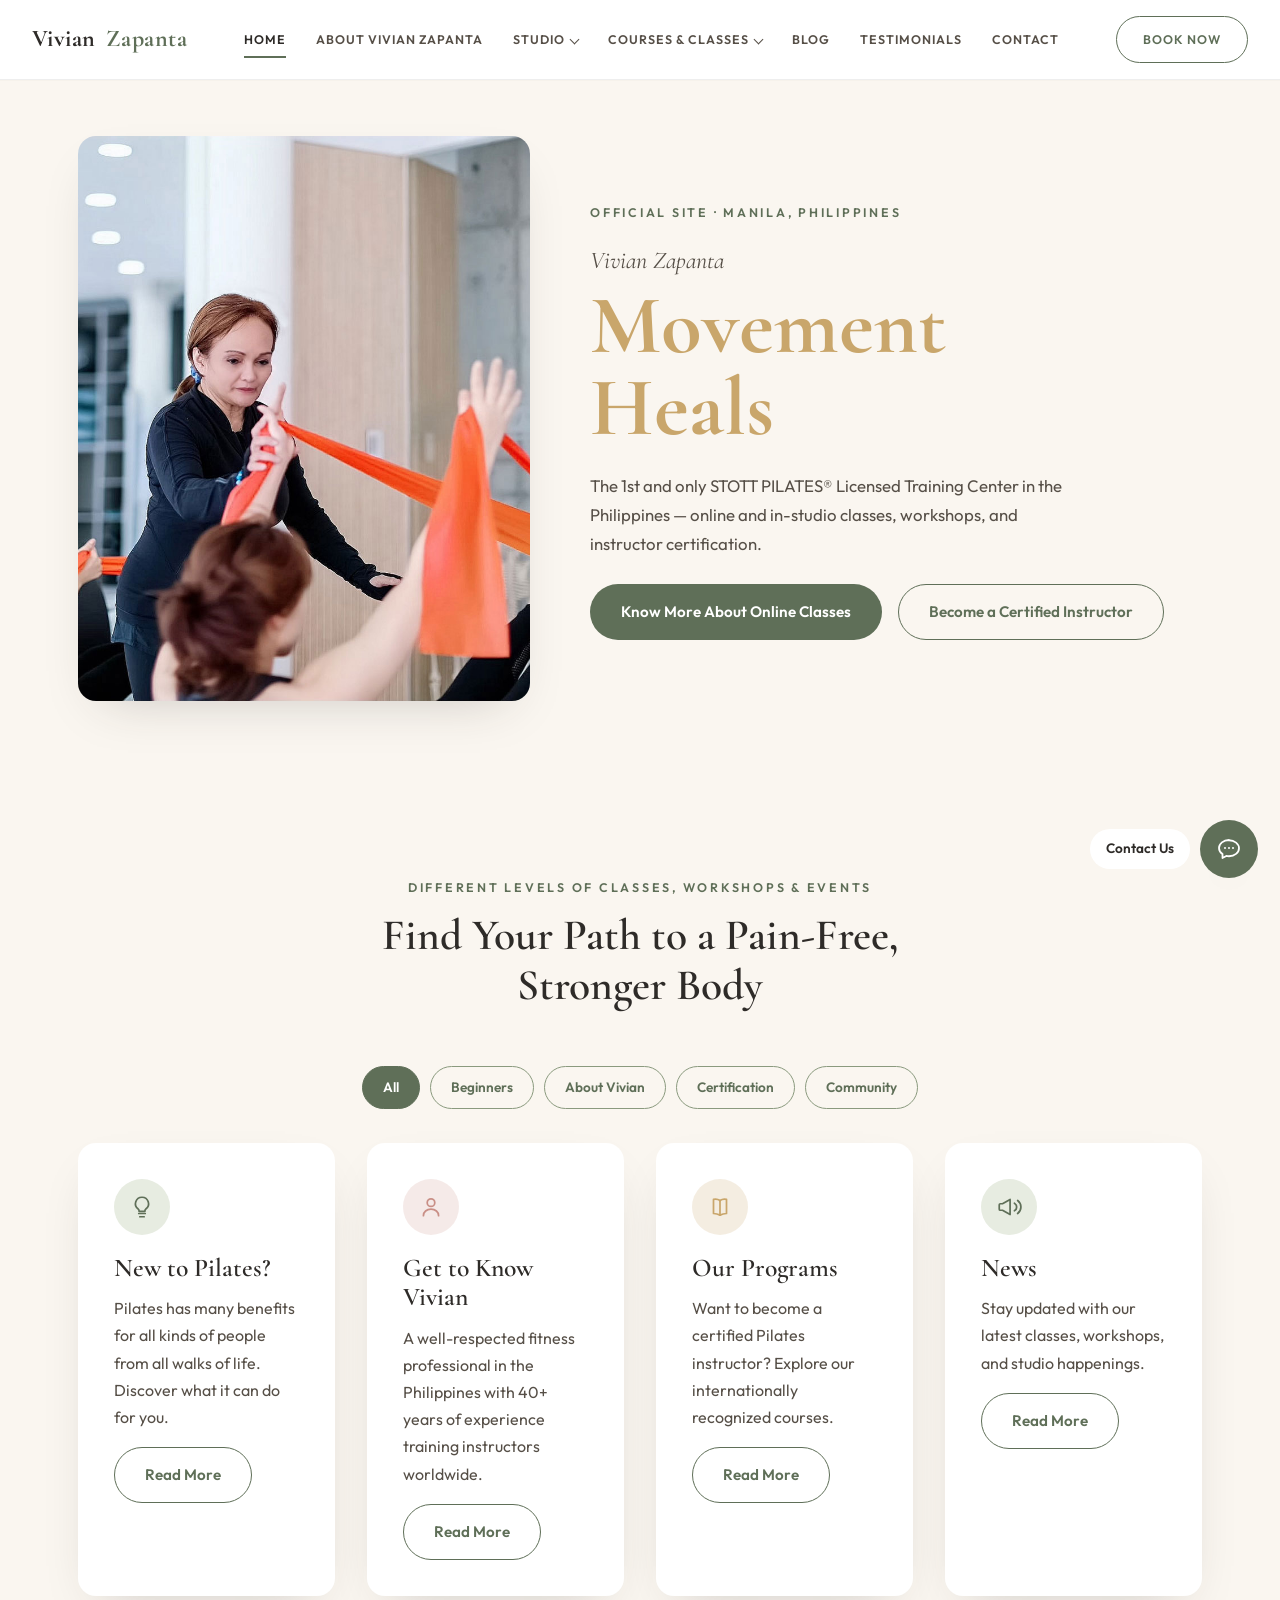
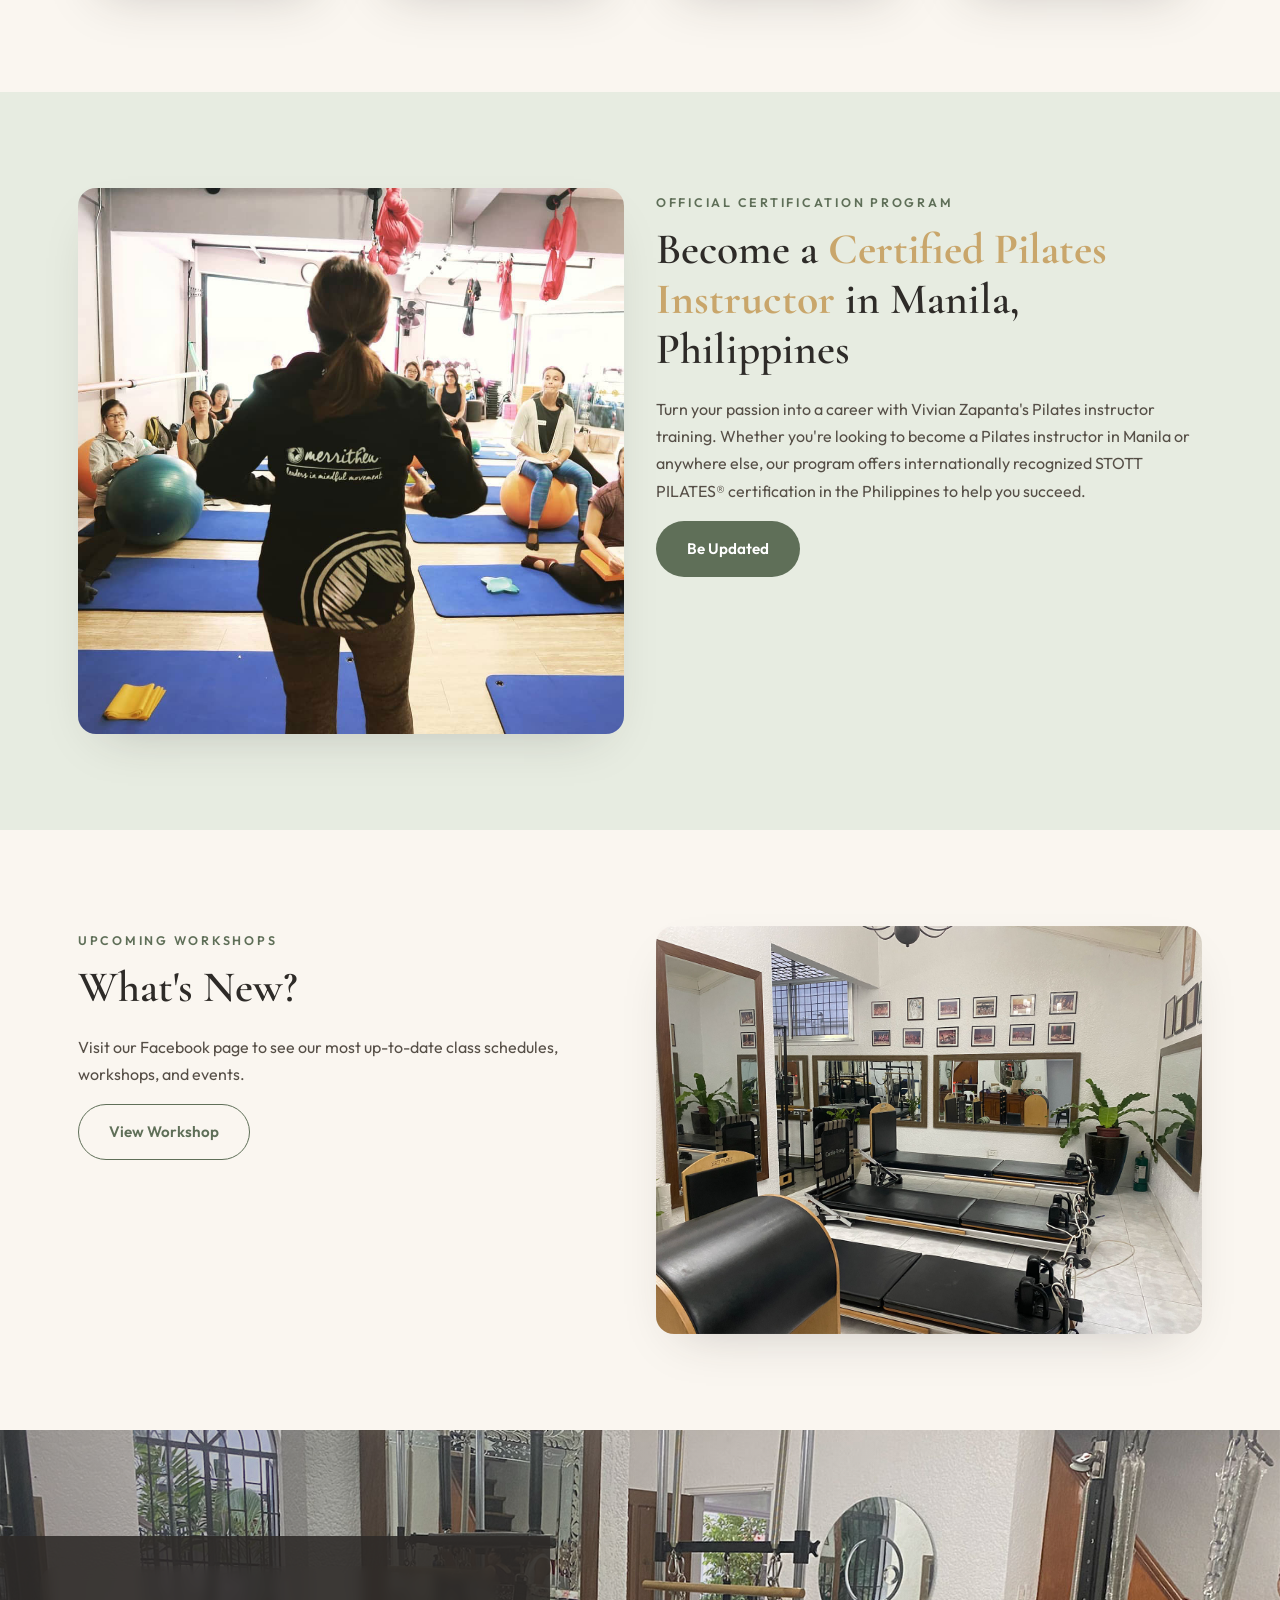
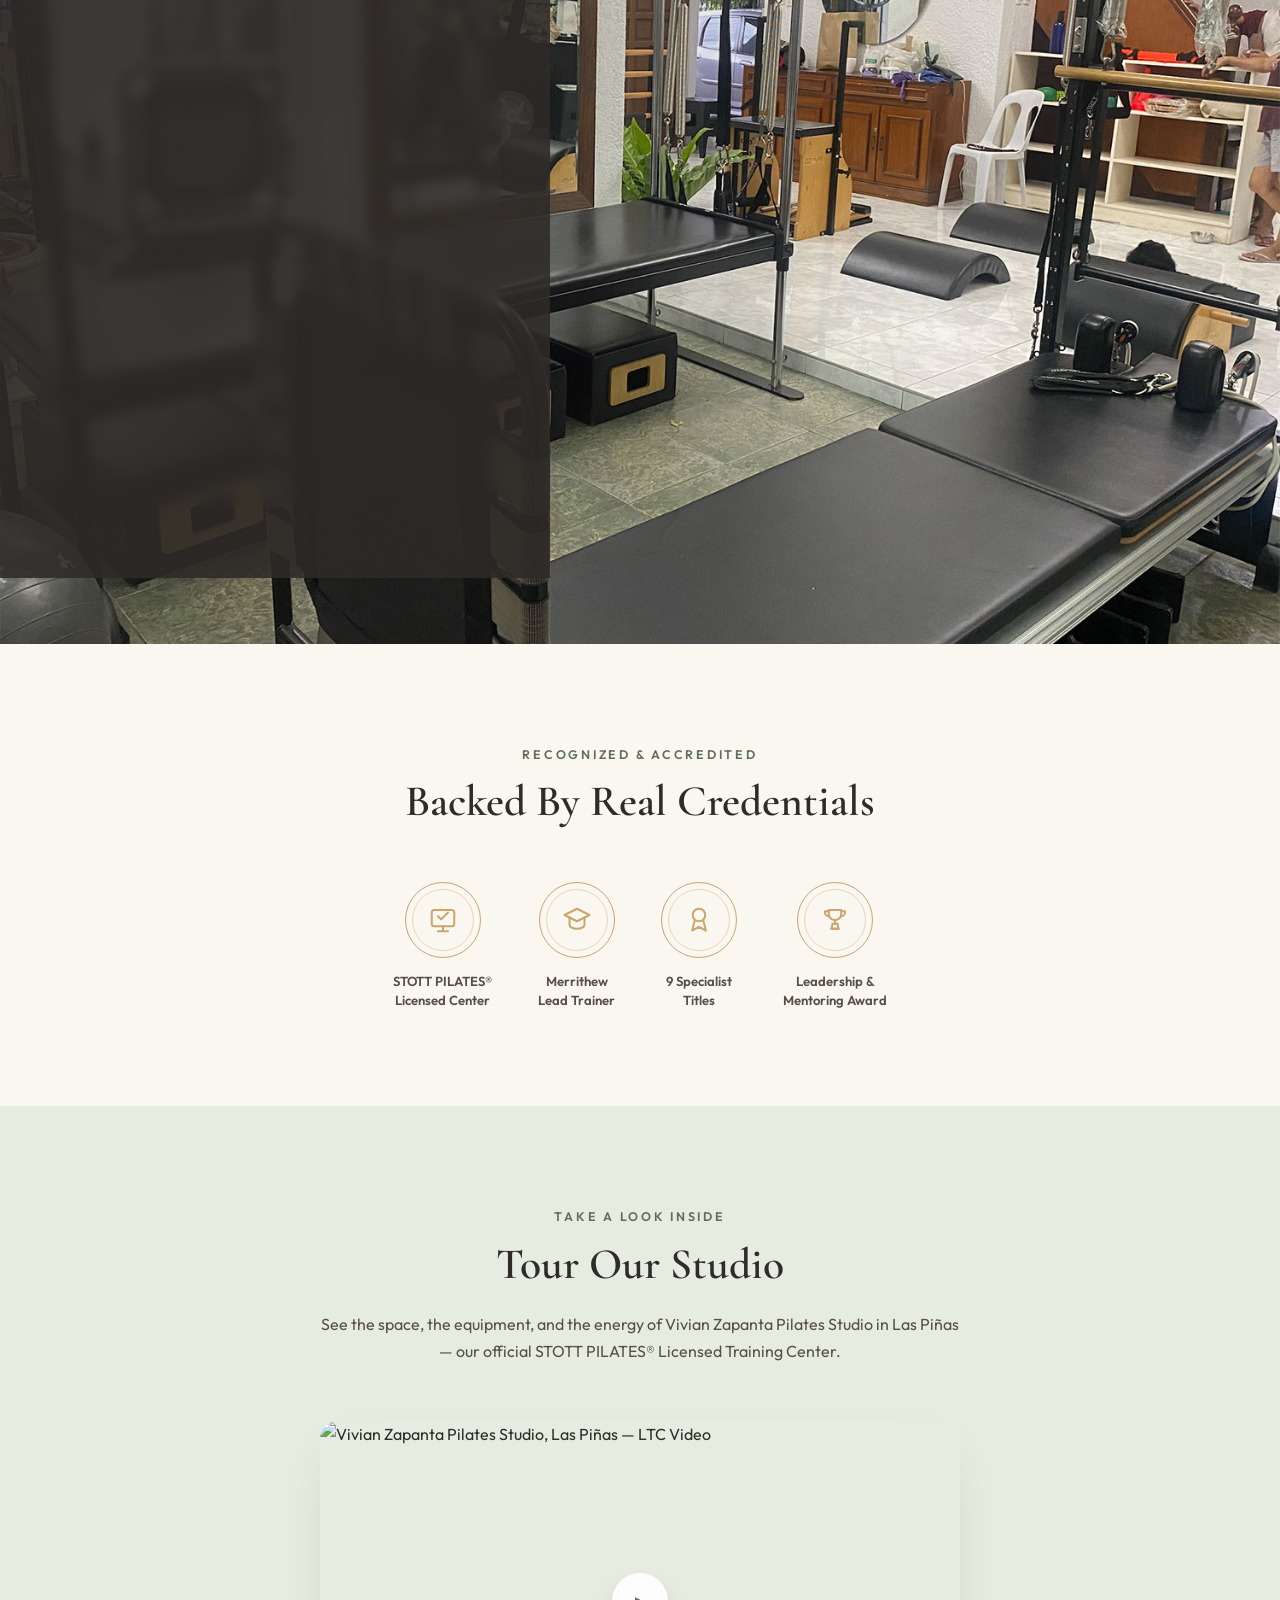
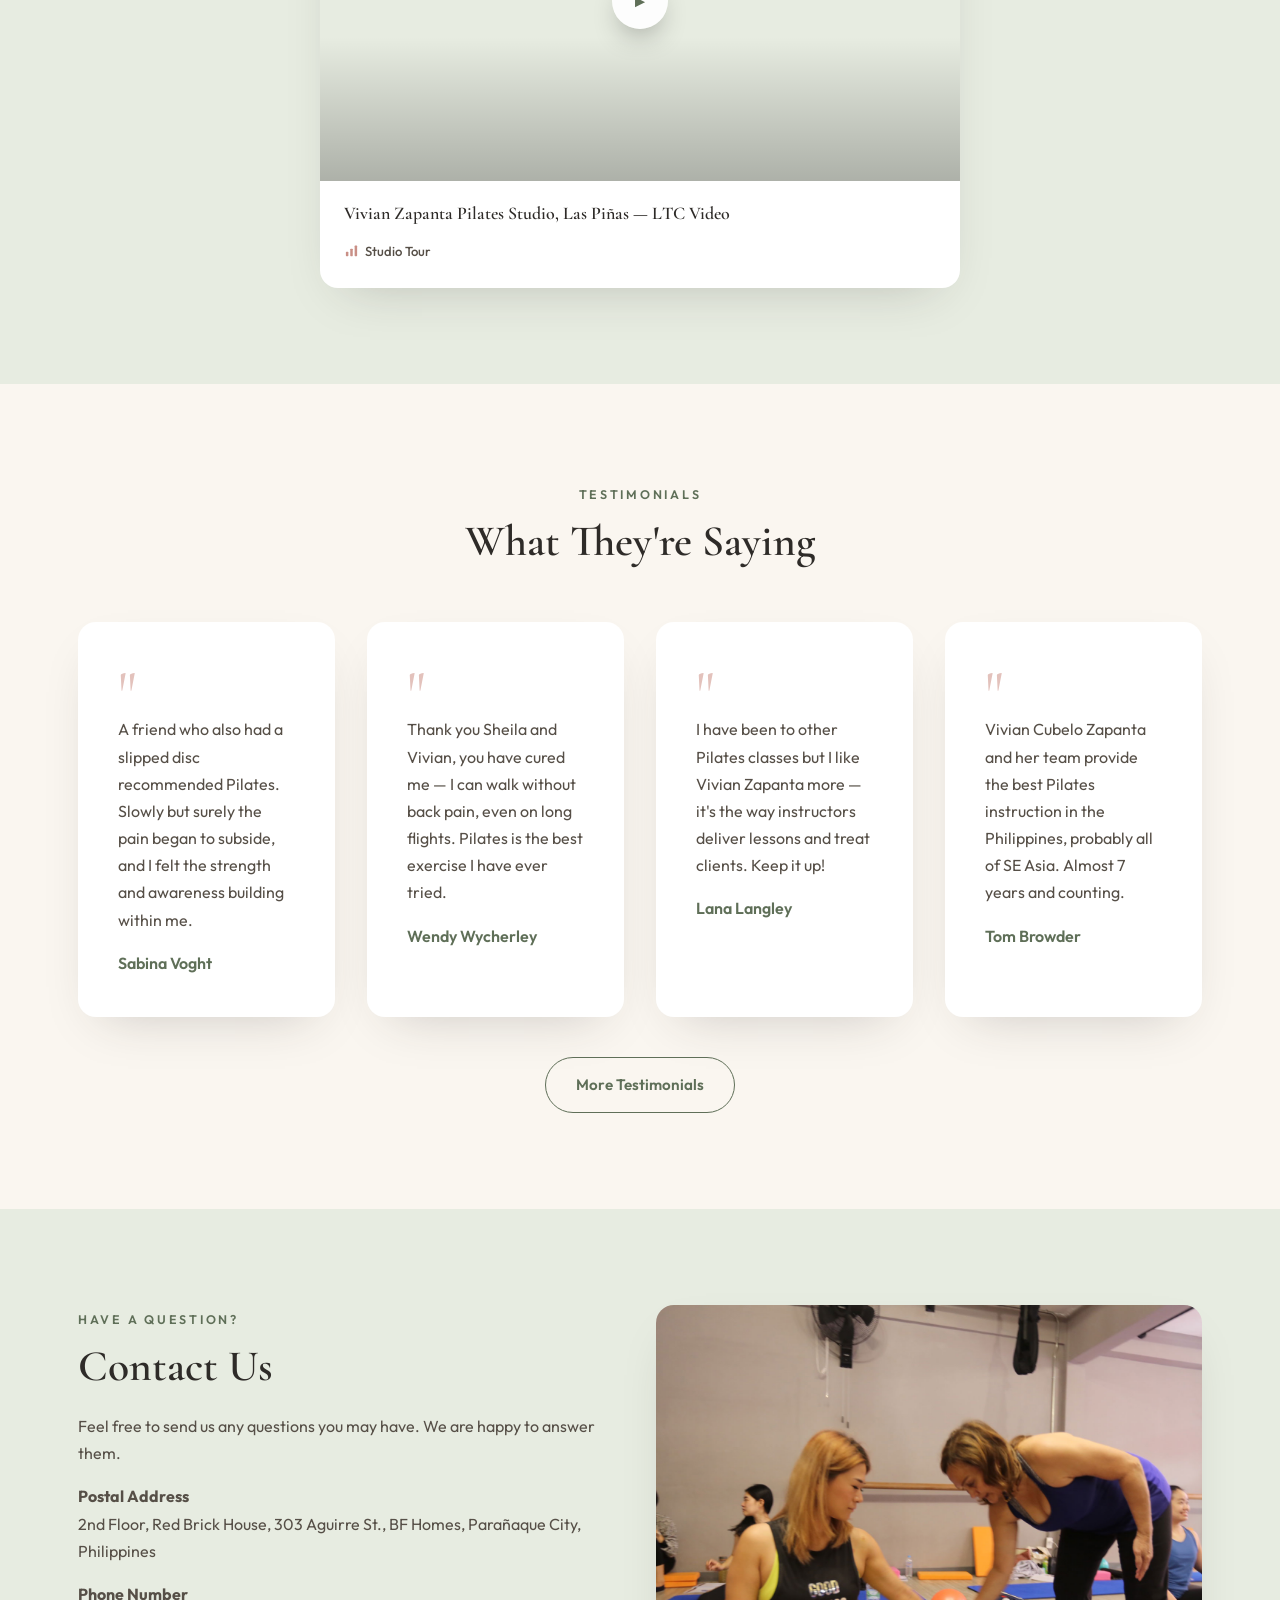
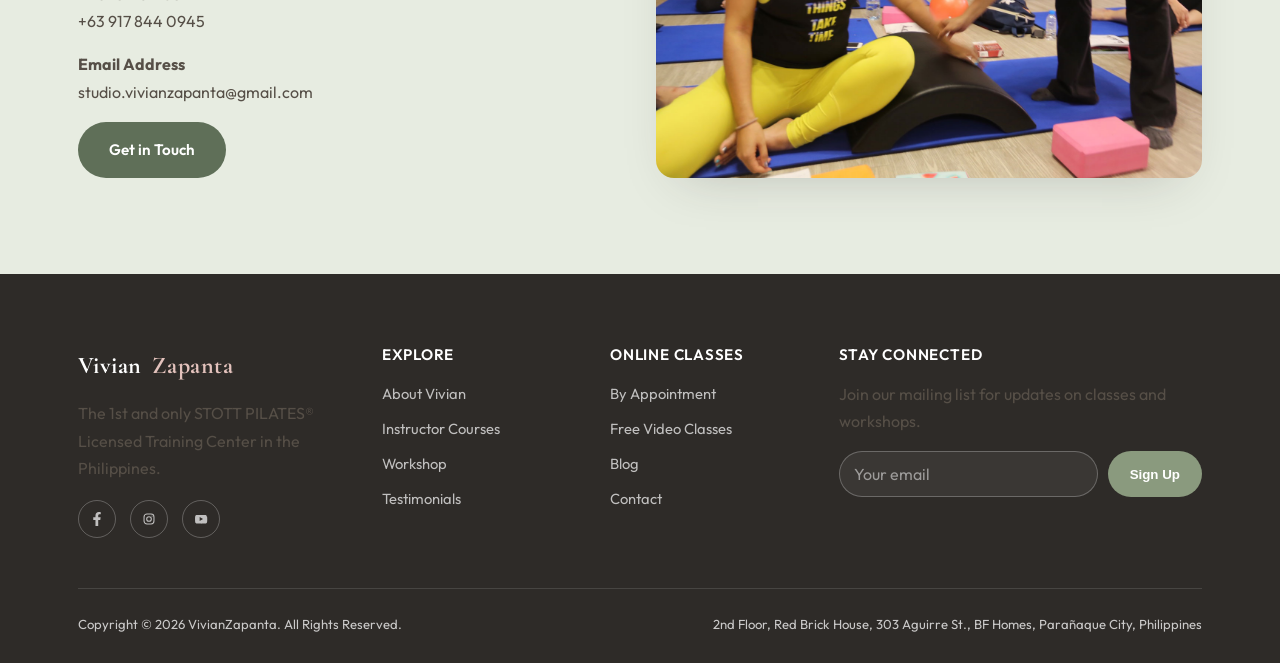
==== commit 9ba50b2a: "Fix uneven two-column photo/text sections site-wide Client noticed the framed photo sat vertically c" ====
--- a/index.html
+++ b/index.html
@@ -7,7 +7,7 @@
 <meta name="description" content="The 1st and only STOTT PILATES® Licensed Training Center in the Philippines. Online classes, instructor certification, and workshops with Vivian Zapanta.">
 <link rel="preconnect" href="https://fonts.googleapis.com">
 <link href="https://fonts.googleapis.com/css2?family=Cormorant+Garamond:wght@500;600;700&family=Outfit:wght@400;500;600;700&display=swap" rel="stylesheet">
-<link rel="stylesheet" href="assets/css/style.css?v=20260722d">
+<link rel="stylesheet" href="assets/css/style.css?v=20260722g">
 </head>
 <body>
 
@@ -116,7 +116,7 @@
 </section>
 
 <section class="bg-sage">
-  <div class="container grid grid-2" style="align-items:center;">
+  <div class="container grid grid-2" style="align-items:stretch;">
     <div class="img-frame fade-up">
       <img src="assets/img/picture2.jpg" onerror="this.onerror=null;this.src='https://picsum.photos/seed/instructorzm2/760/620'" alt="Pilates instructor certification training">
     </div>
@@ -130,7 +130,7 @@
 </section>
 
 <section>
-  <div class="container grid grid-2" style="align-items:center;">
+  <div class="container grid grid-2" style="align-items:stretch;">
     <div class="fade-up">
       <span class="eyebrow">Upcoming Workshops</span>
       <h2>What's New?</h2>
@@ -247,7 +247,7 @@
 </section>
 
 <section class="bg-sage">
-  <div class="container grid grid-2" style="align-items:center;">
+  <div class="container grid grid-2" style="align-items:stretch;">
     <div class="fade-up">
       <span class="eyebrow">Have a Question?</span>
       <h2>Contact Us</h2>
--- a/assets/css/style.css
+++ b/assets/css/style.css
@@ -452,15 +452,10 @@
 .breadcrumb a { color: var(--sage-deep); }
 .breadcrumb a:hover { color: var(--charcoal); }
 
-.page-hero-split { padding: 40px 0 56px; }
-.page-hero-split .hero-split-inner { grid-template-columns: 0.5fr 1.5fr; gap: 44px; }
-.page-hero-split .hero-split-media { max-width: 340px; aspect-ratio: 4/3; }
+.page-hero-split { padding: 48px 0 56px; }
+.page-hero-split .hero-split-inner { grid-template-columns: 1fr; gap: 0; }
 .page-hero-split .hero-split-content h1 { margin-bottom: 0.3em; }
-.page-hero-split .hero-split-content p:not(.breadcrumb) { font-size: 1.05rem; max-width: 480px; }
-@media (max-width: 860px) {
-  .page-hero-split .hero-split-inner { grid-template-columns: 1fr; }
-  .page-hero-split .hero-split-media { max-width: 280px; }
-}
+.page-hero-split .hero-split-content p:not(.breadcrumb) { font-size: 1.05rem; max-width: 560px; }
 
 /* ---------- Floating Contact Widget ---------- */
 .floating-contact {
@@ -650,9 +645,13 @@
   border-radius: var(--radius);
   overflow: hidden;
   box-shadow: var(--shadow-soft);
+  height: 100%;
 }
 .img-frame img { width: 100%; height: 100%; object-fit: cover; transition: transform 0.6s ease; }
 .img-frame:hover img { transform: scale(1.05); }
+@media (max-width: 700px) {
+  .img-frame { height: auto; aspect-ratio: 4/3; }
+}
 
 .map-frame {
   border-radius: var(--radius);
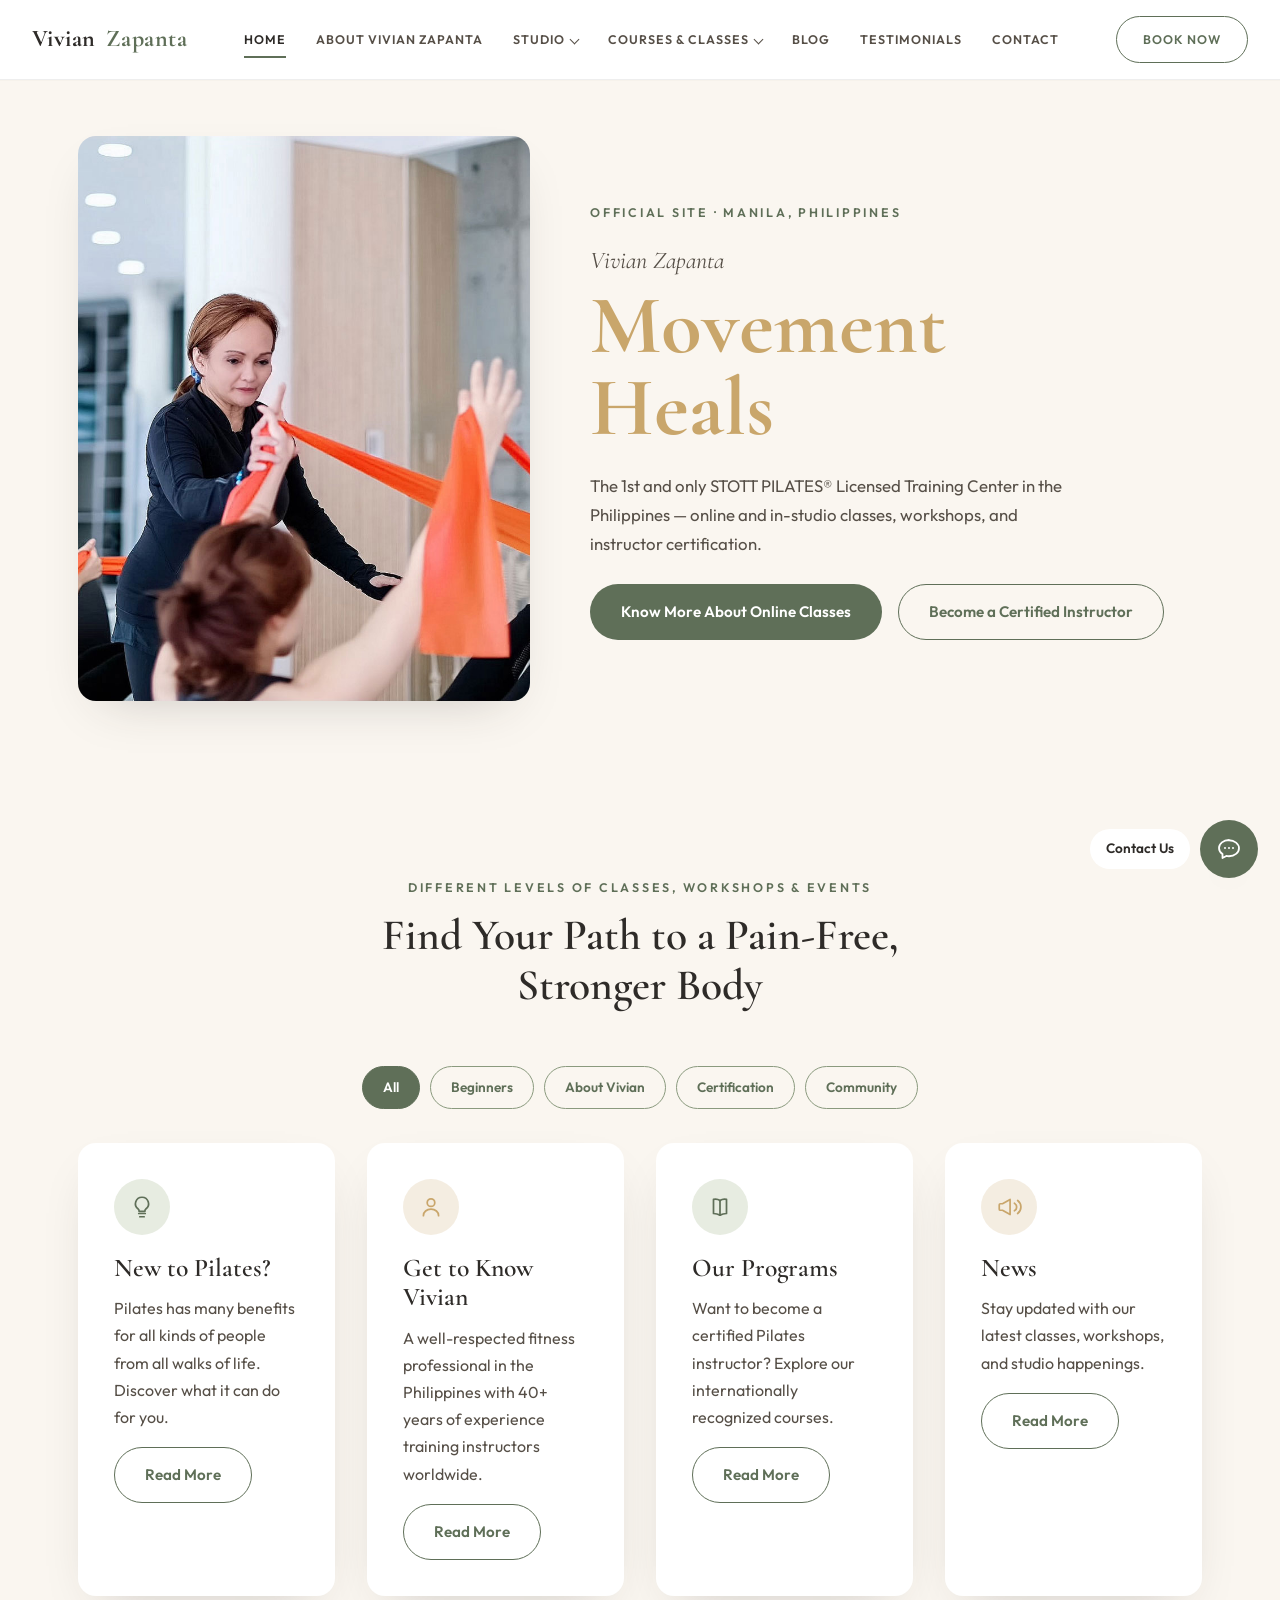
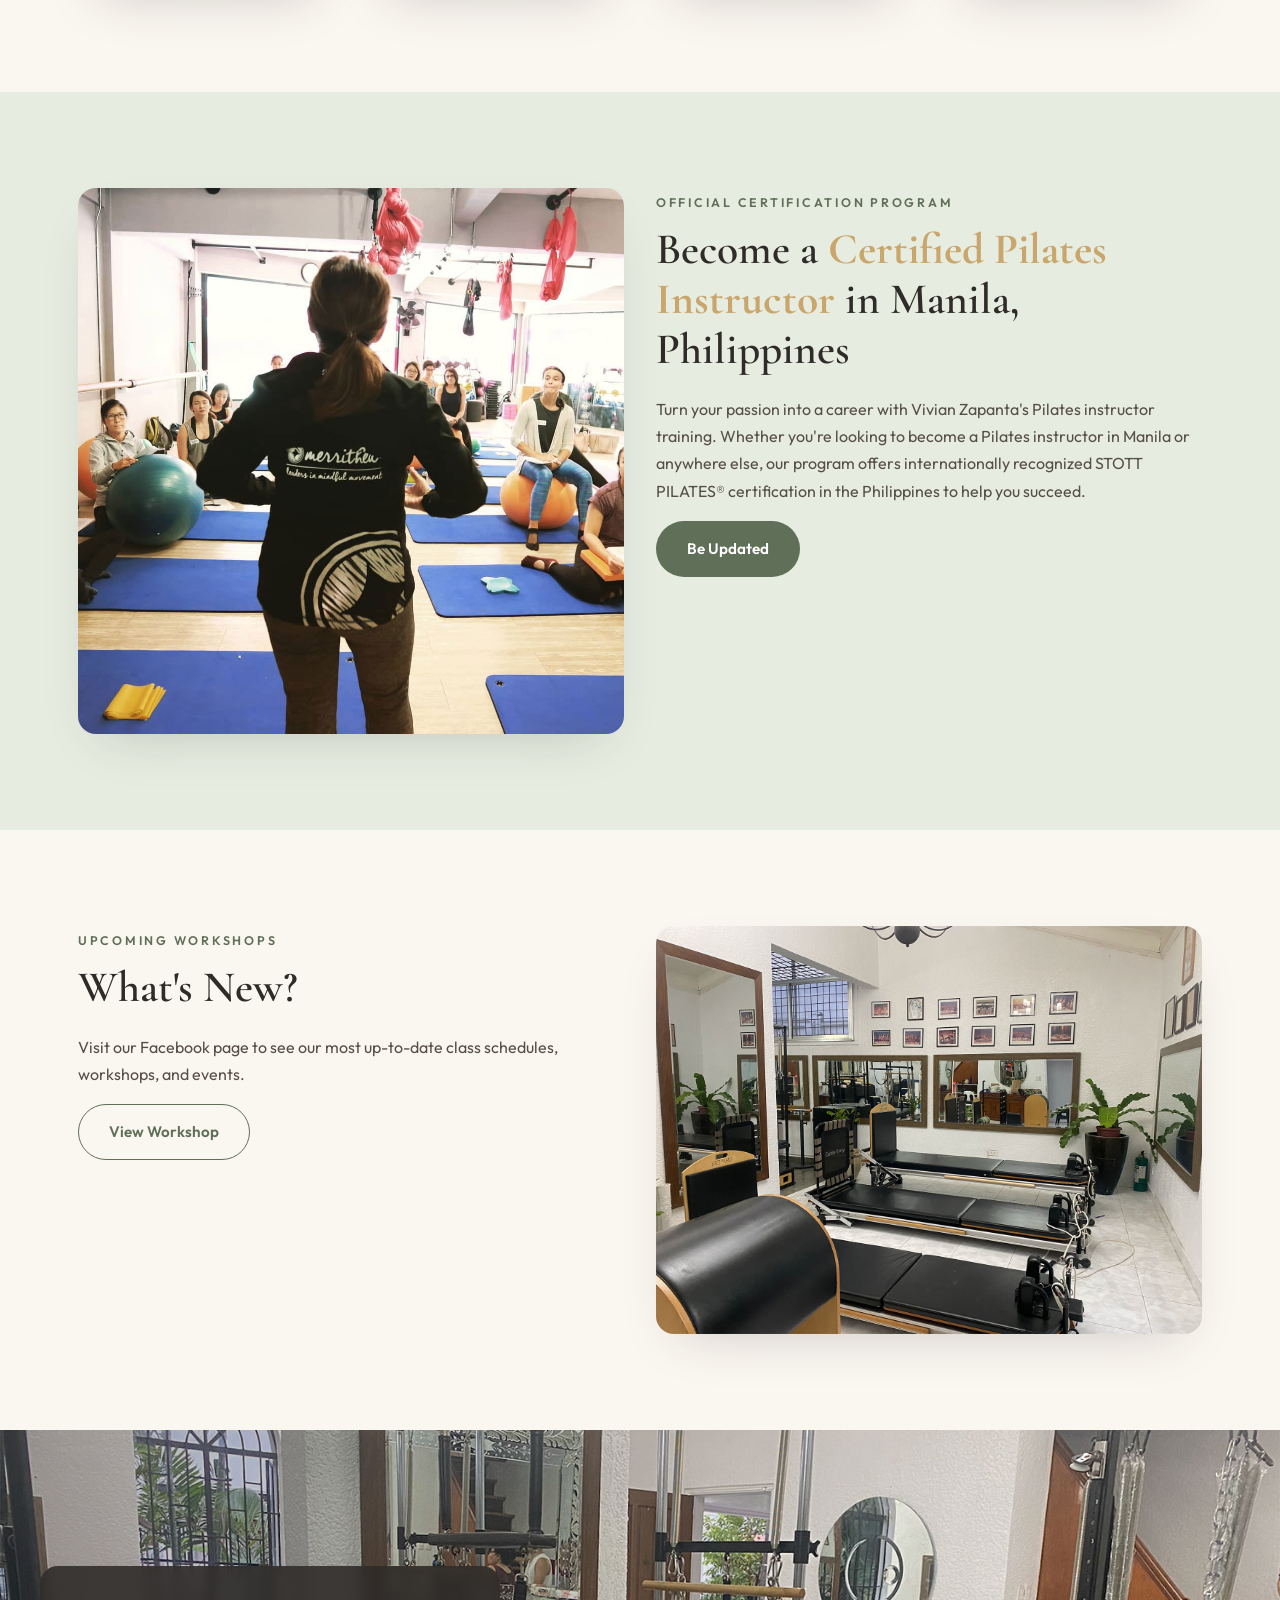
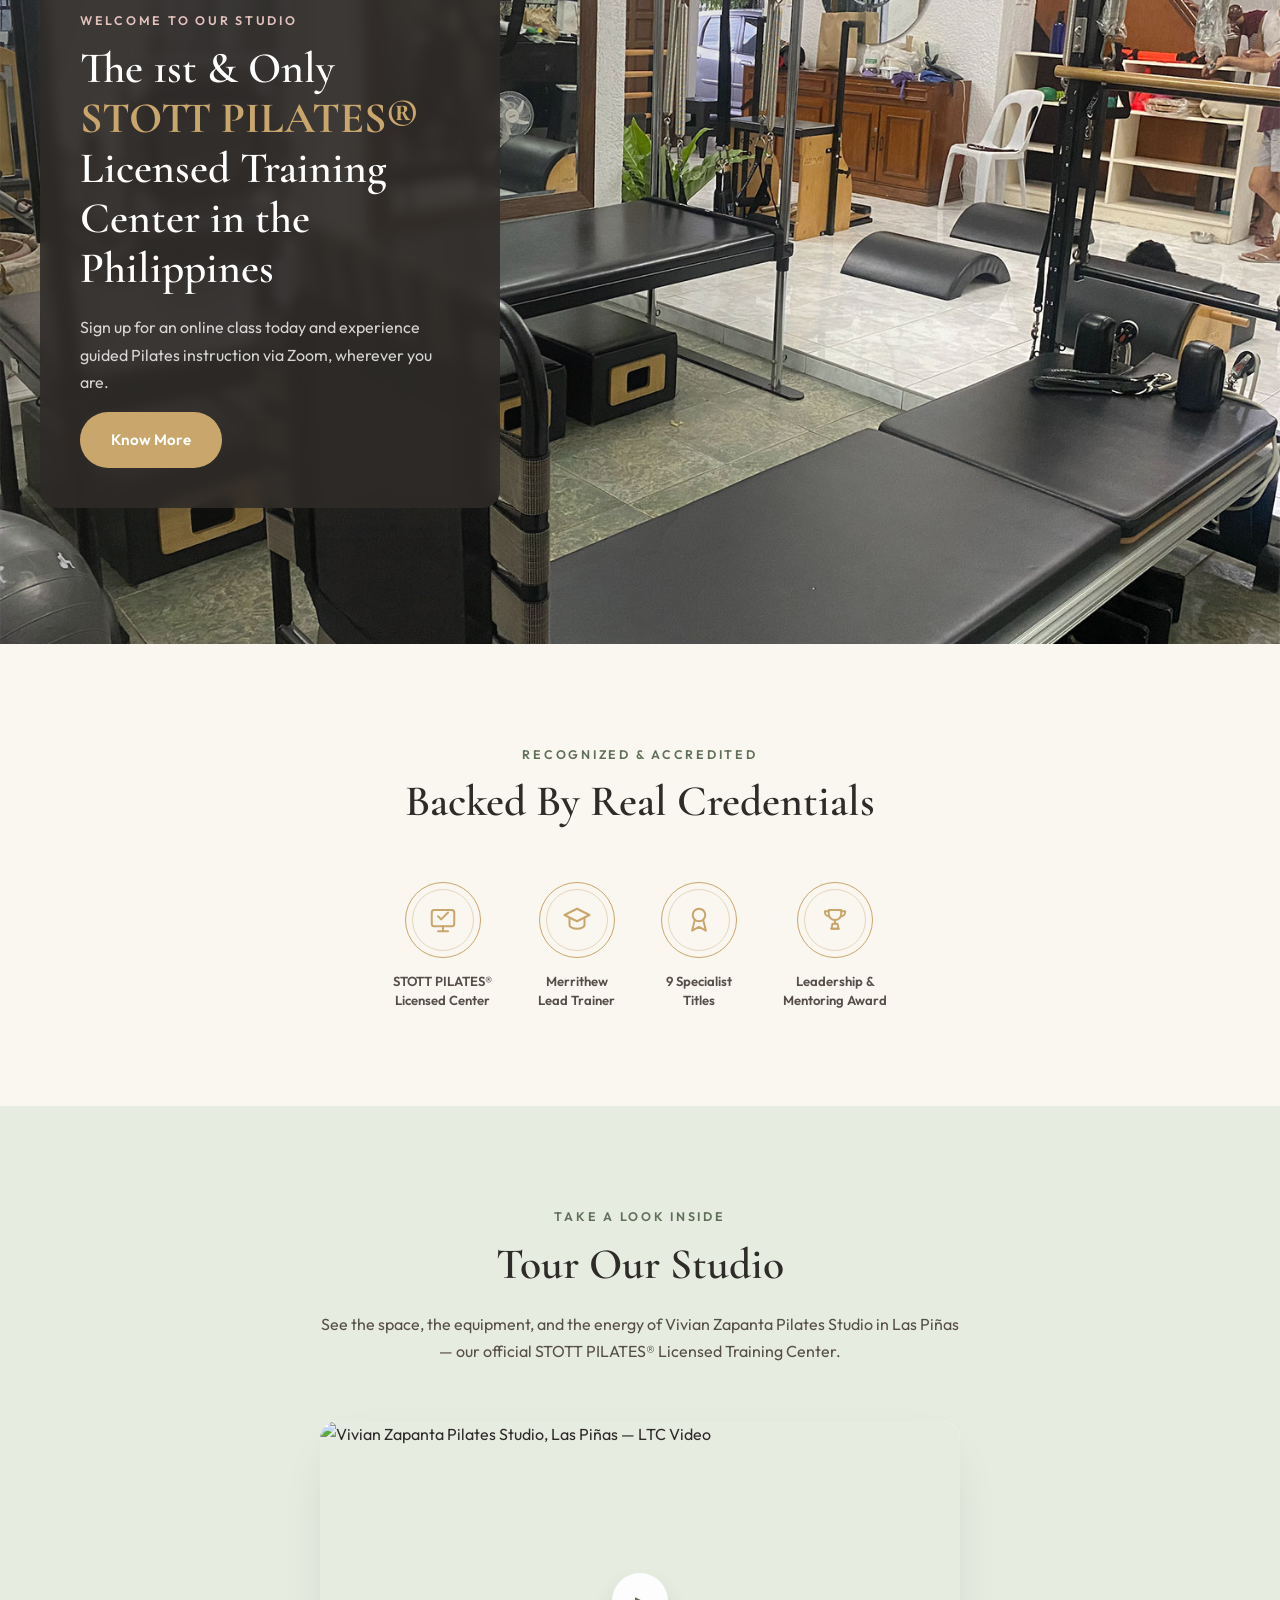
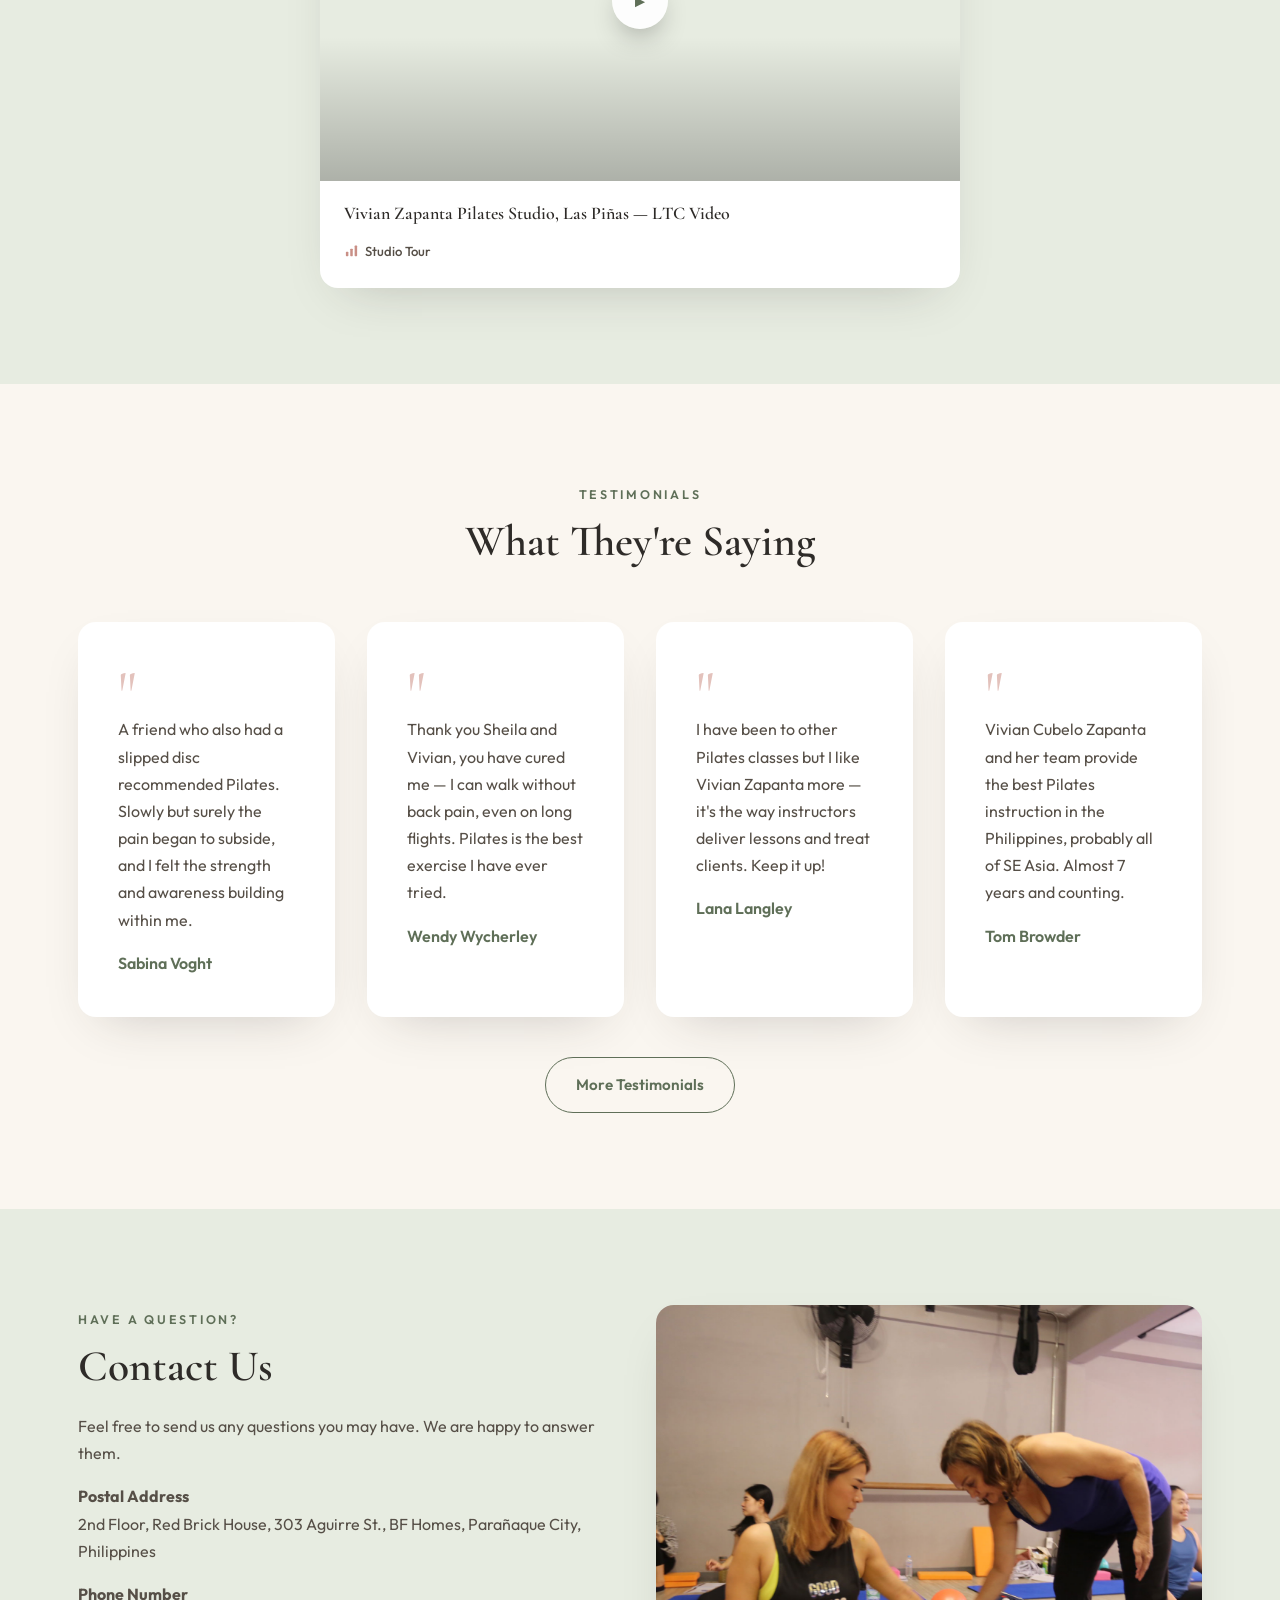
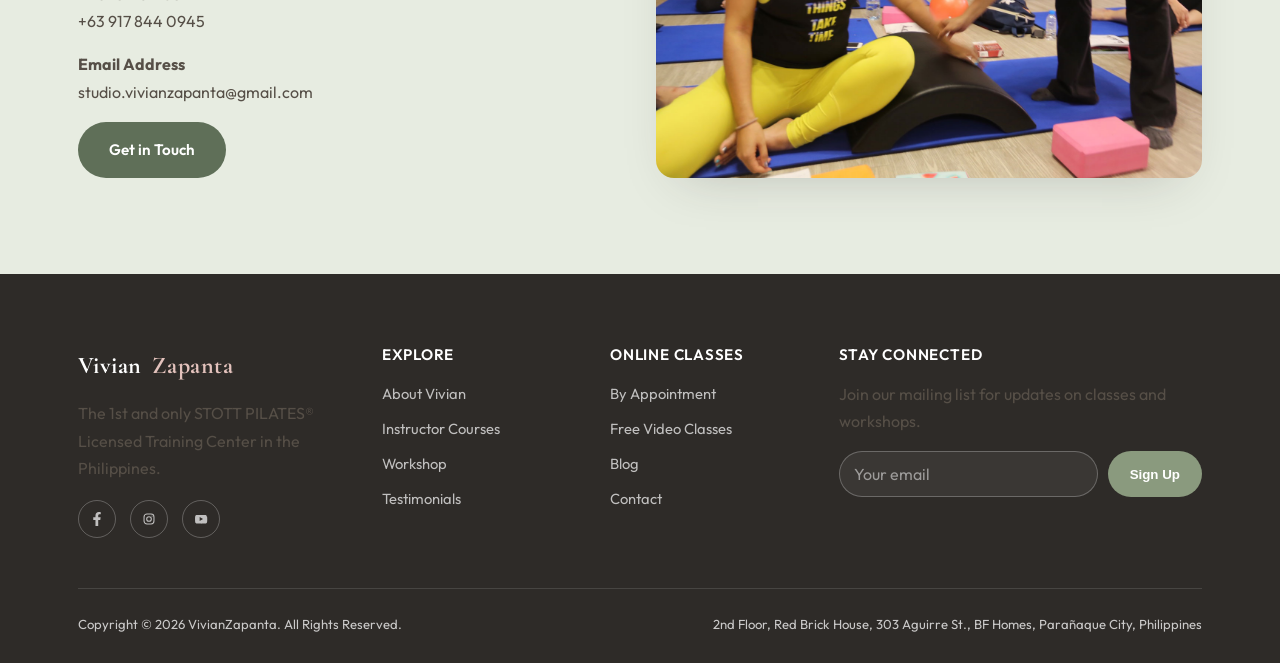
==== commit 1d565017: "Fix icon badge color alternation on the homepage feature cards Client noticed the sage/blush/gold/sa" ====
--- a/index.html
+++ b/index.html
@@ -7,7 +7,7 @@
 <meta name="description" content="The 1st and only STOTT PILATES® Licensed Training Center in the Philippines. Online classes, instructor certification, and workshops with Vivian Zapanta.">
 <link rel="preconnect" href="https://fonts.googleapis.com">
 <link href="https://fonts.googleapis.com/css2?family=Cormorant+Garamond:wght@500;600;700&family=Outfit:wght@400;500;600;700&display=swap" rel="stylesheet">
-<link rel="stylesheet" href="assets/css/style.css?v=20260722g">
+<link rel="stylesheet" href="assets/css/style.css?v=20260722h">
 </head>
 <body>
 
@@ -88,7 +88,7 @@
         <a href="about-pilates.html" class="btn btn-outline">Read More</a>
       </div>
       <div class="card fade-up">
-        <div class="icon-badge icon-badge-blush">
+        <div class="icon-badge icon-badge-gold">
           <svg viewBox="0 0 24 24" fill="none" stroke="currentColor" stroke-width="1.6" stroke-linecap="round" stroke-linejoin="round"><circle cx="12" cy="8" r="3.5"/><path d="M5 20c0-3.5 3-6 7-6s7 2.5 7 6"/></svg>
         </div>
         <h3>Get to Know Vivian</h3>
@@ -96,7 +96,7 @@
         <a href="about-vivian.html" class="btn btn-outline">Read More</a>
       </div>
       <div class="card fade-up">
-        <div class="icon-badge icon-badge-gold">
+        <div class="icon-badge icon-badge-sage">
           <svg viewBox="0 0 24 24" fill="none" stroke="currentColor" stroke-width="1.6" stroke-linecap="round" stroke-linejoin="round"><path d="M12 6c-1.8-1.2-4-1.5-6-1v13c2 0 4.2.5 6 1.5"/><path d="M12 6c1.8-1.2 4-1.5 6-1v13c-2 0-4.2.5-6 1.5"/><path d="M12 6v13.5"/></svg>
         </div>
         <h3>Our Programs</h3>
@@ -104,7 +104,7 @@
         <a href="instructor-courses.html" class="btn btn-outline">Read More</a>
       </div>
       <div class="card fade-up">
-        <div class="icon-badge icon-badge-sage">
+        <div class="icon-badge icon-badge-gold">
           <svg viewBox="0 0 24 24" fill="none" stroke="currentColor" stroke-width="1.6" stroke-linecap="round" stroke-linejoin="round"><path d="M3 10v4a1 1 0 0 0 1 1h2l7 4V5L6 9H4a1 1 0 0 0-1 1Z"/><path d="M17 8.5a4 4 0 0 1 0 7"/><path d="M20 6a7.5 7.5 0 0 1 0 12"/></svg>
         </div>
         <h3>News</h3>
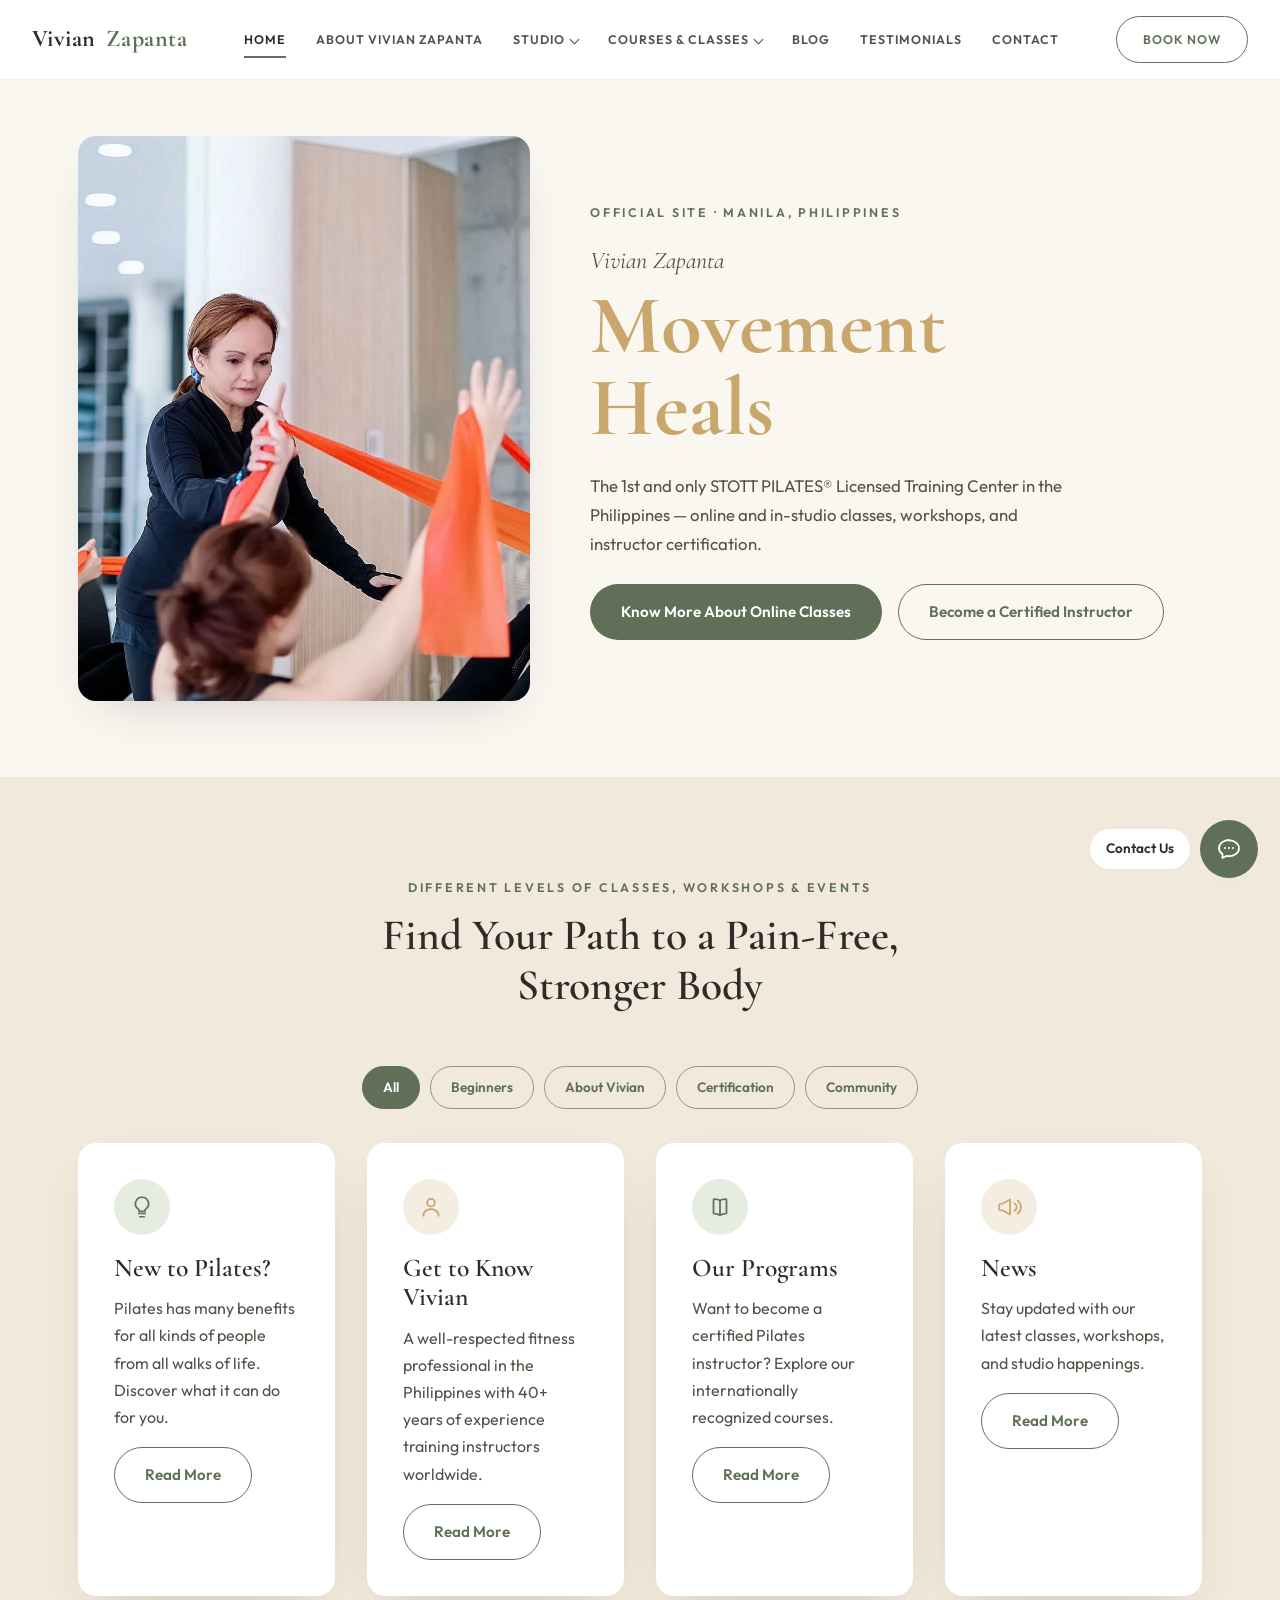
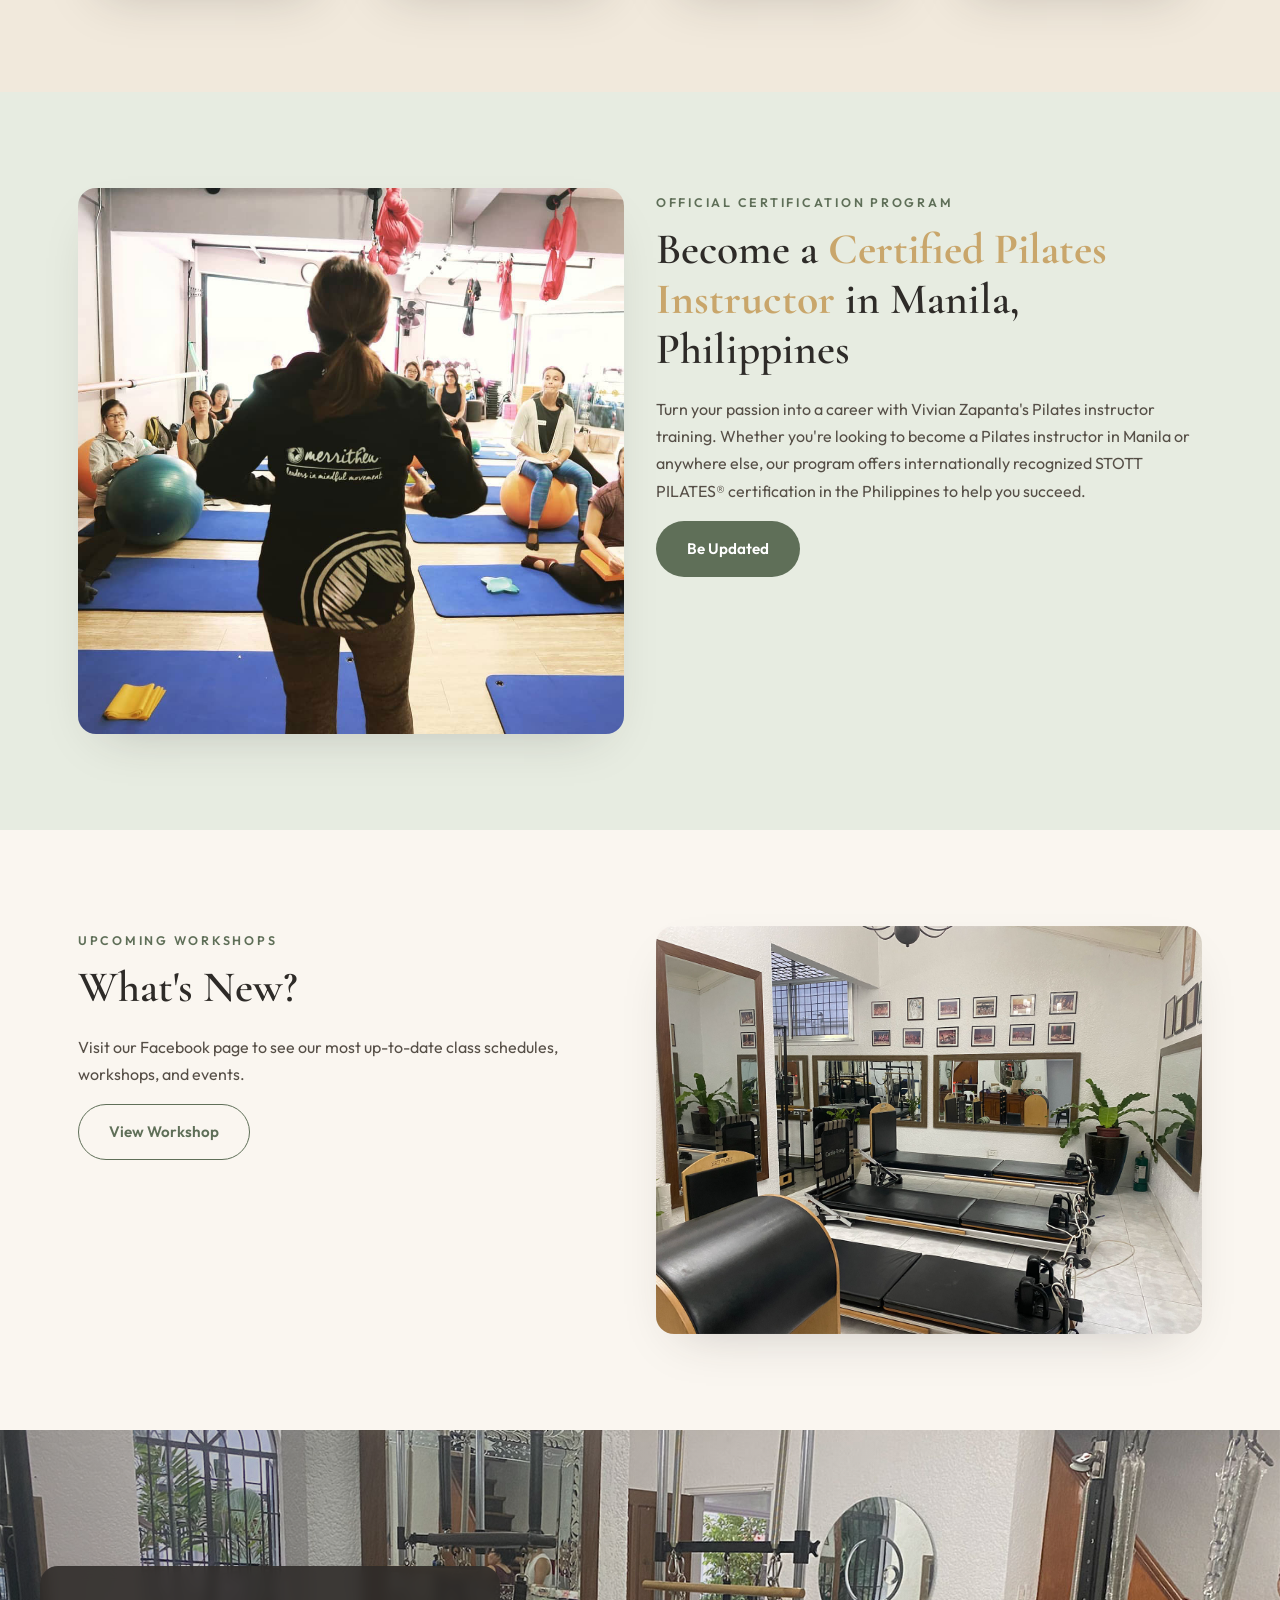
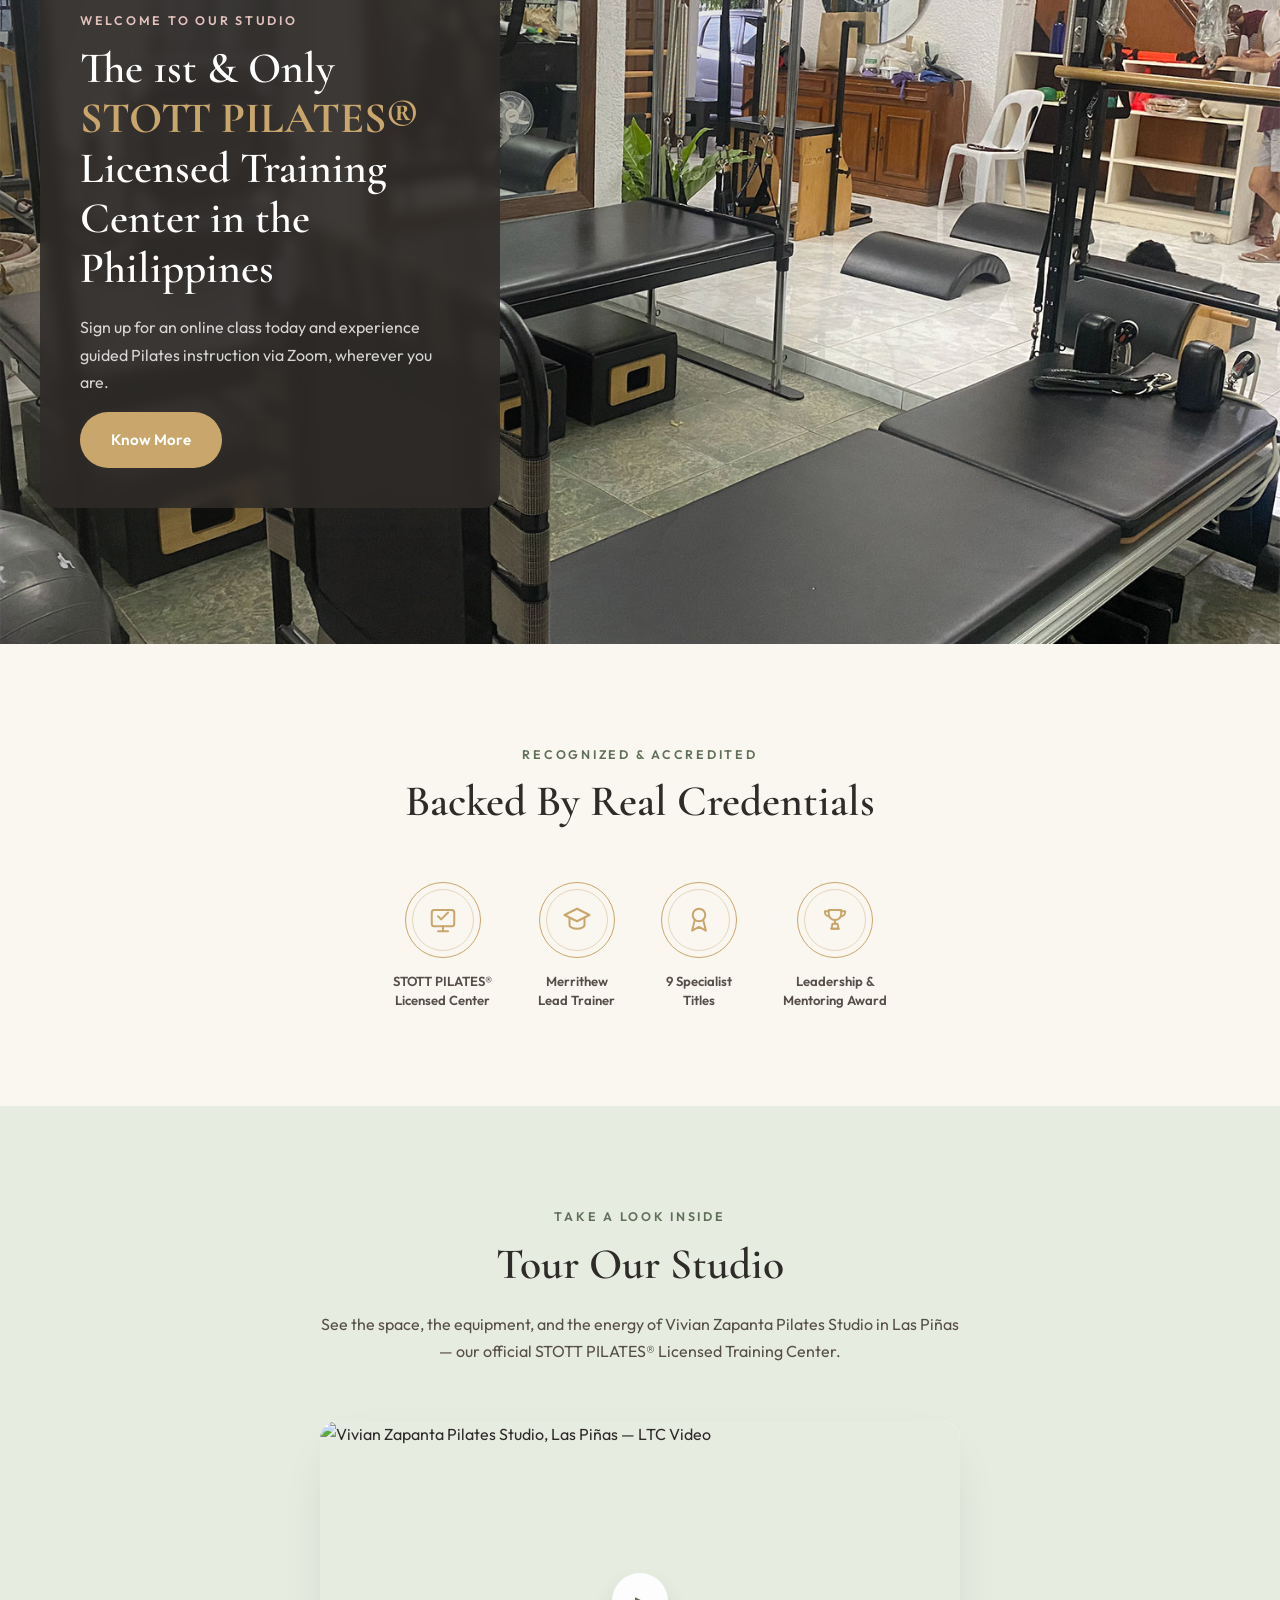
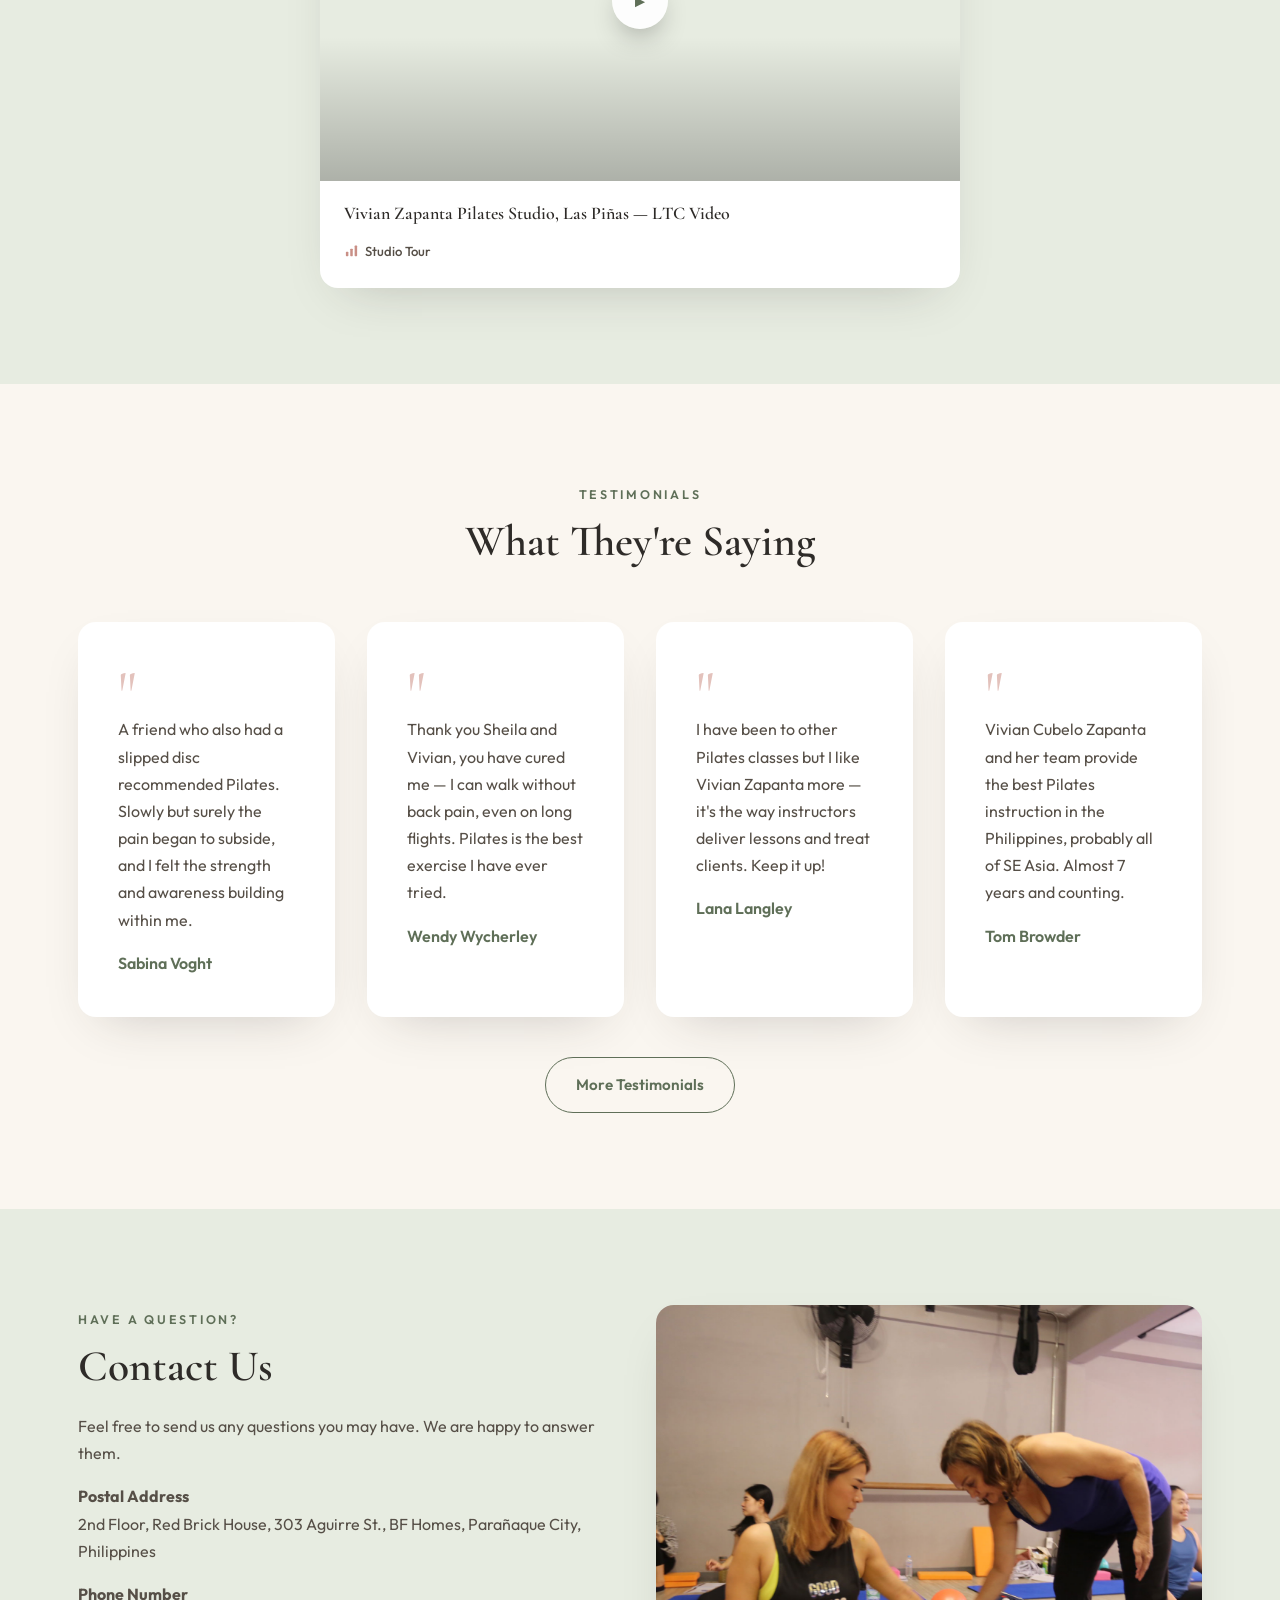
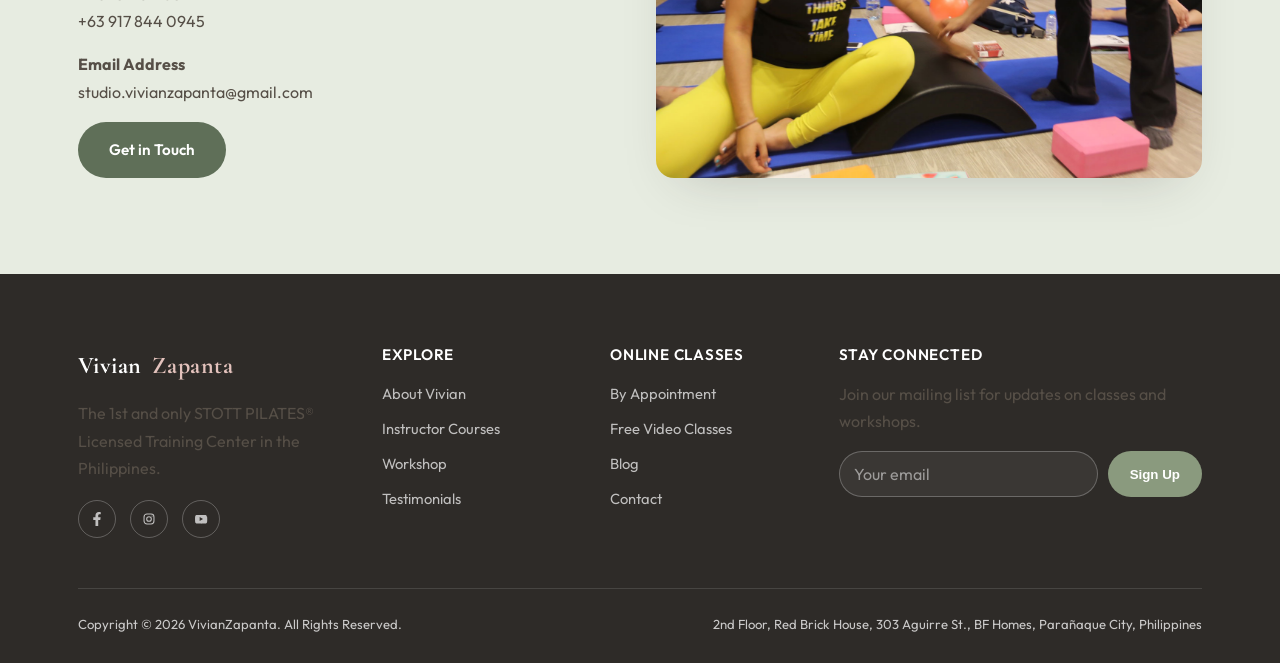
==== commit 40111e9d: "Fix homepage sections blending into each other The hero-split section and the "Find Your Path" cards" ====
--- a/index.html
+++ b/index.html
@@ -7,7 +7,7 @@
 <meta name="description" content="The 1st and only STOTT PILATES® Licensed Training Center in the Philippines. Online classes, instructor certification, and workshops with Vivian Zapanta.">
 <link rel="preconnect" href="https://fonts.googleapis.com">
 <link href="https://fonts.googleapis.com/css2?family=Cormorant+Garamond:wght@500;600;700&family=Outfit:wght@400;500;600;700&display=swap" rel="stylesheet">
-<link rel="stylesheet" href="assets/css/style.css?v=20260722h">
+<link rel="stylesheet" href="assets/css/style.css?v=20260722i">
 </head>
 <body>
 
@@ -65,7 +65,7 @@
   </div>
 </section>
 
-<section>
+<section class="bg-cream-deep">
   <div class="container">
     <div class="section-head center fade-up">
       <span class="eyebrow">Different Levels of Classes, Workshops &amp; Events</span>
--- a/assets/css/style.css
+++ b/assets/css/style.css
@@ -637,6 +637,7 @@
 
 .bg-sage { background: var(--sage-pale); }
 .bg-charcoal { background: var(--charcoal); color: var(--white); }
+.bg-cream-deep { background: var(--cream-deep); }
 .bg-charcoal h2, .bg-charcoal h3 { color: var(--white); }
 .bg-charcoal p { color: rgba(255,255,255,0.78); }
 
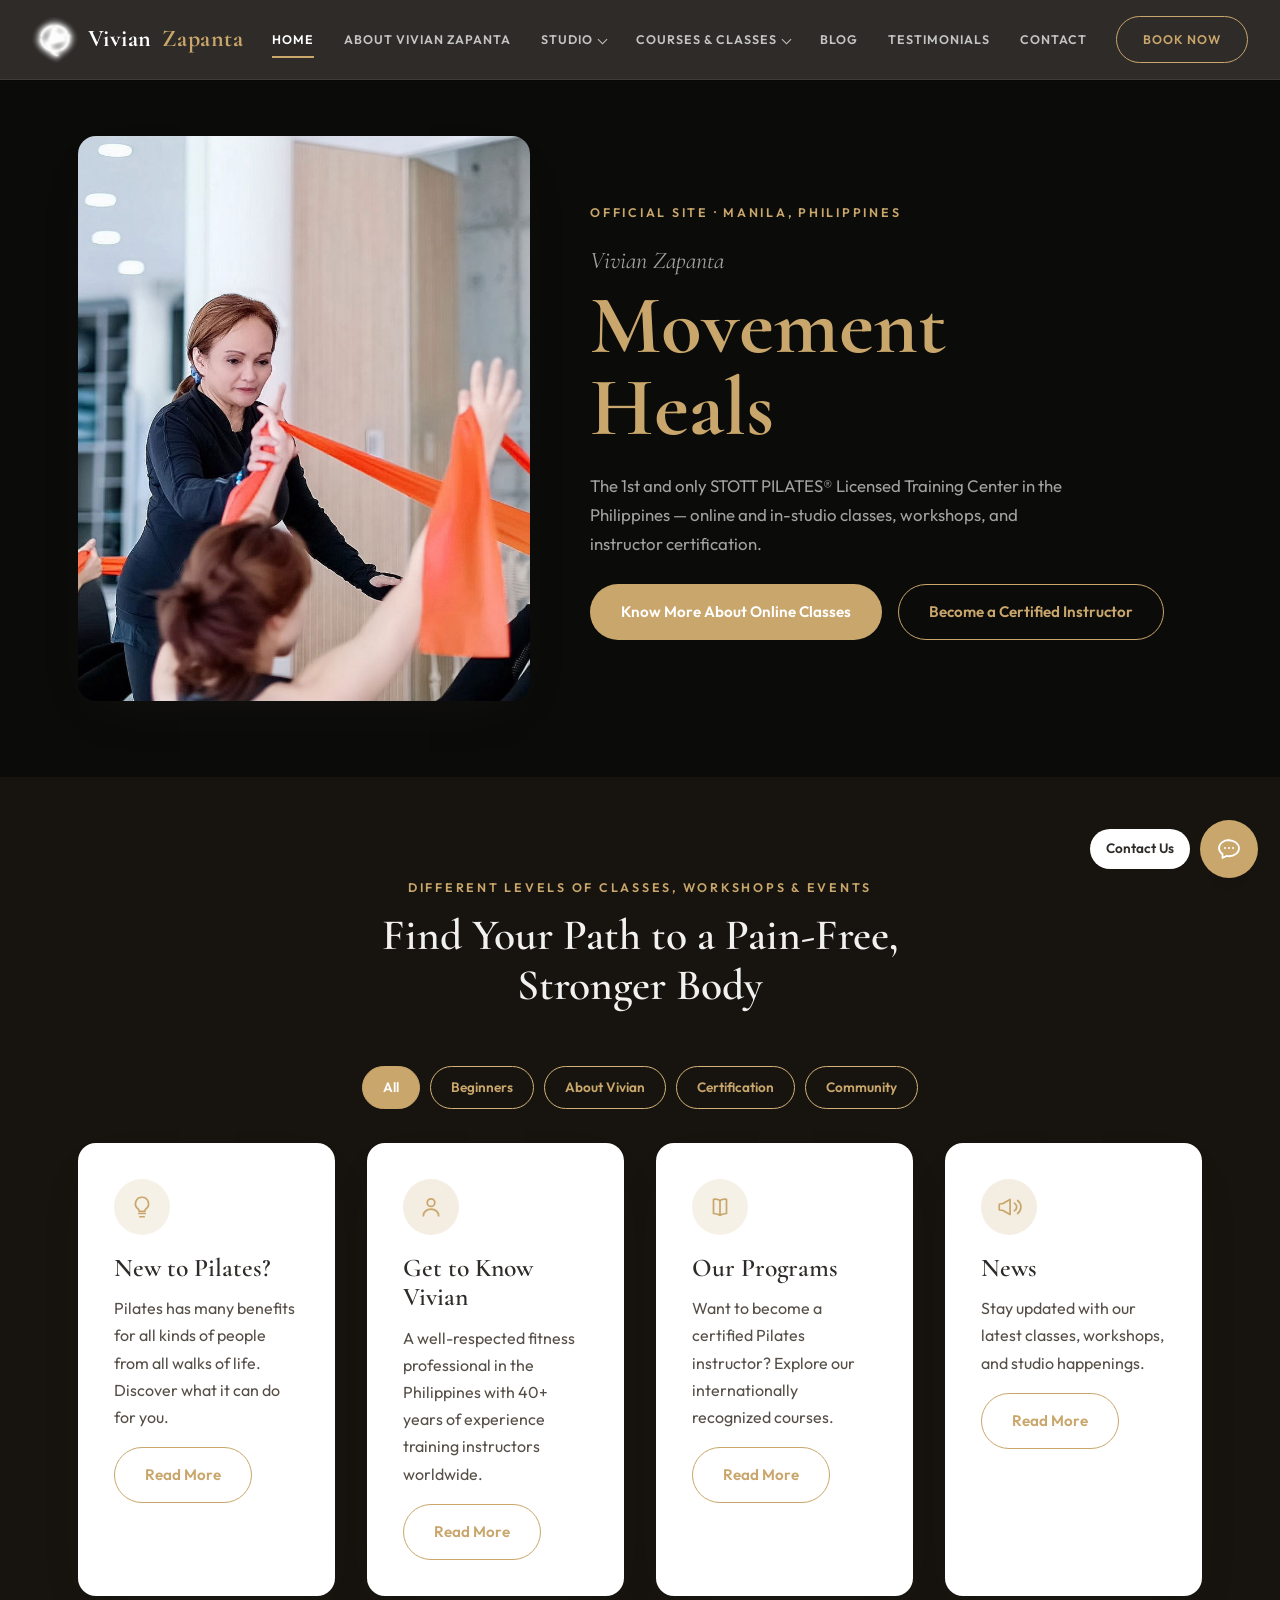
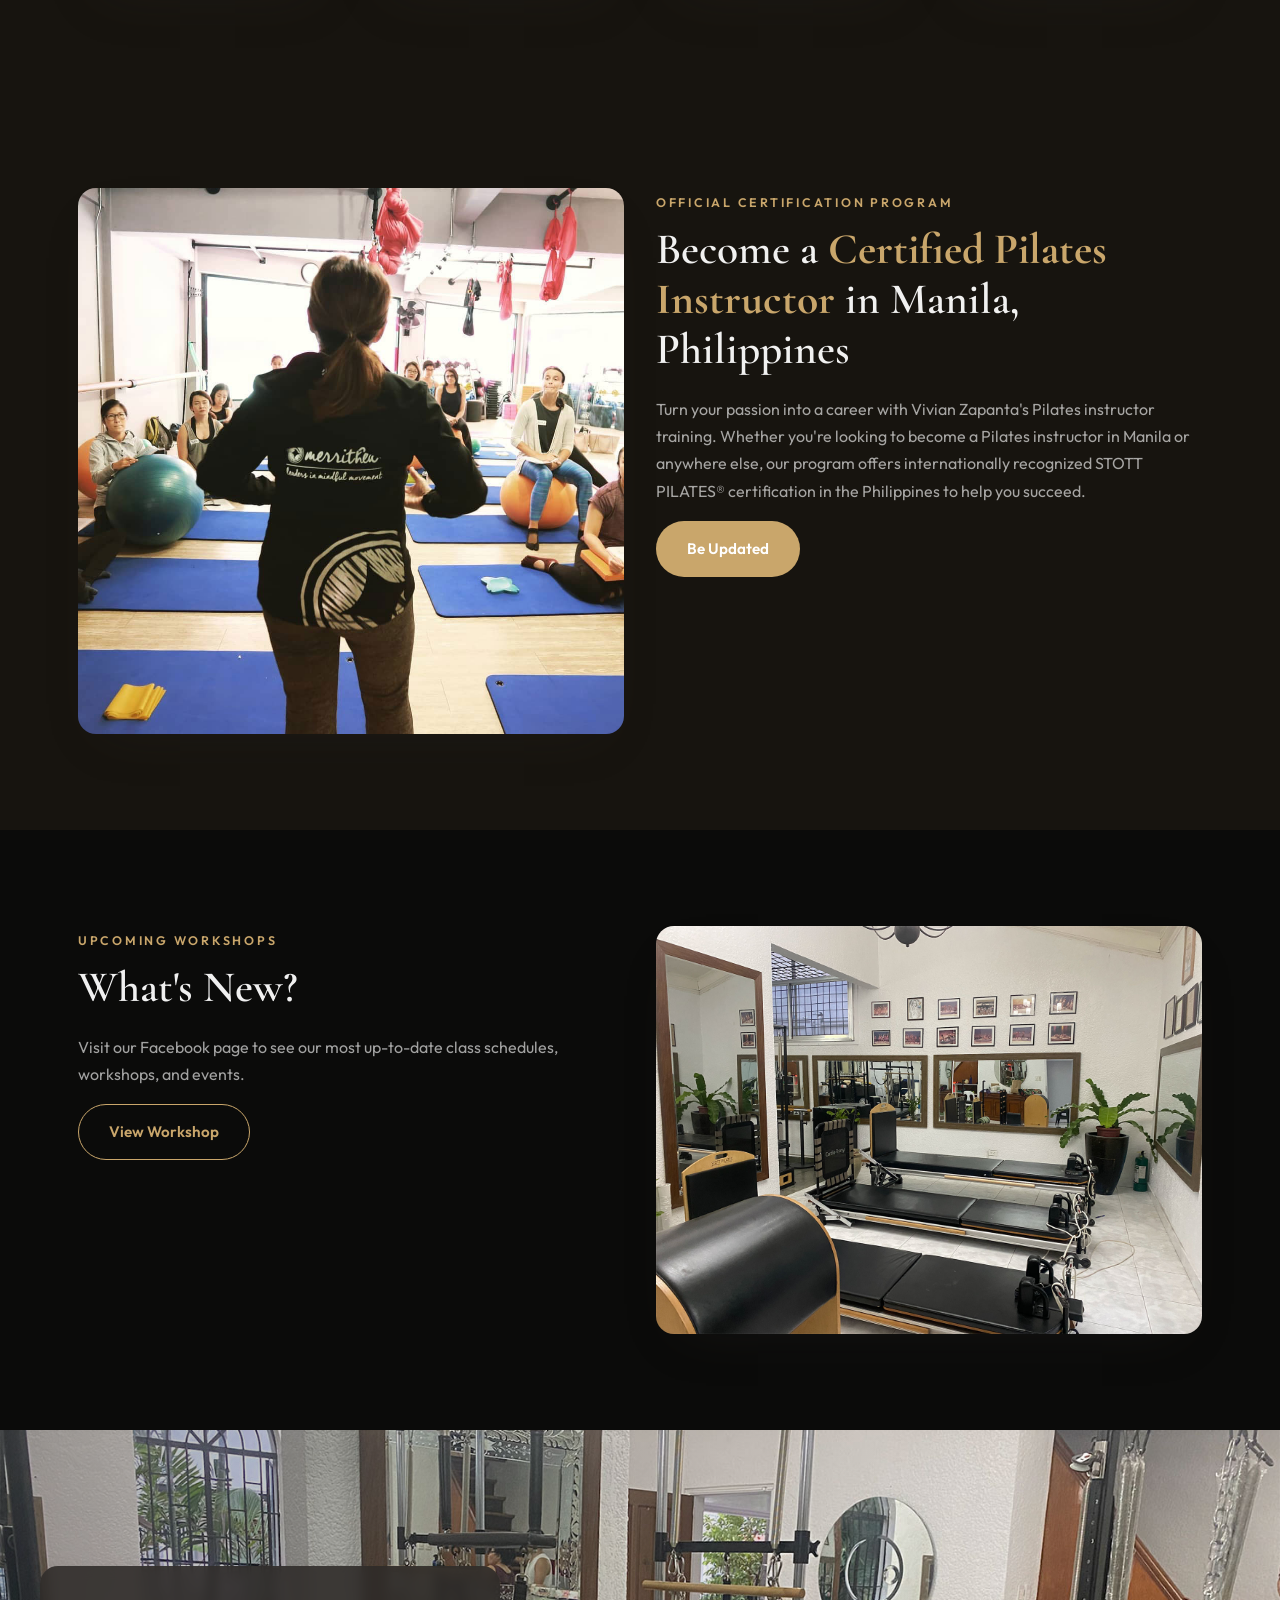
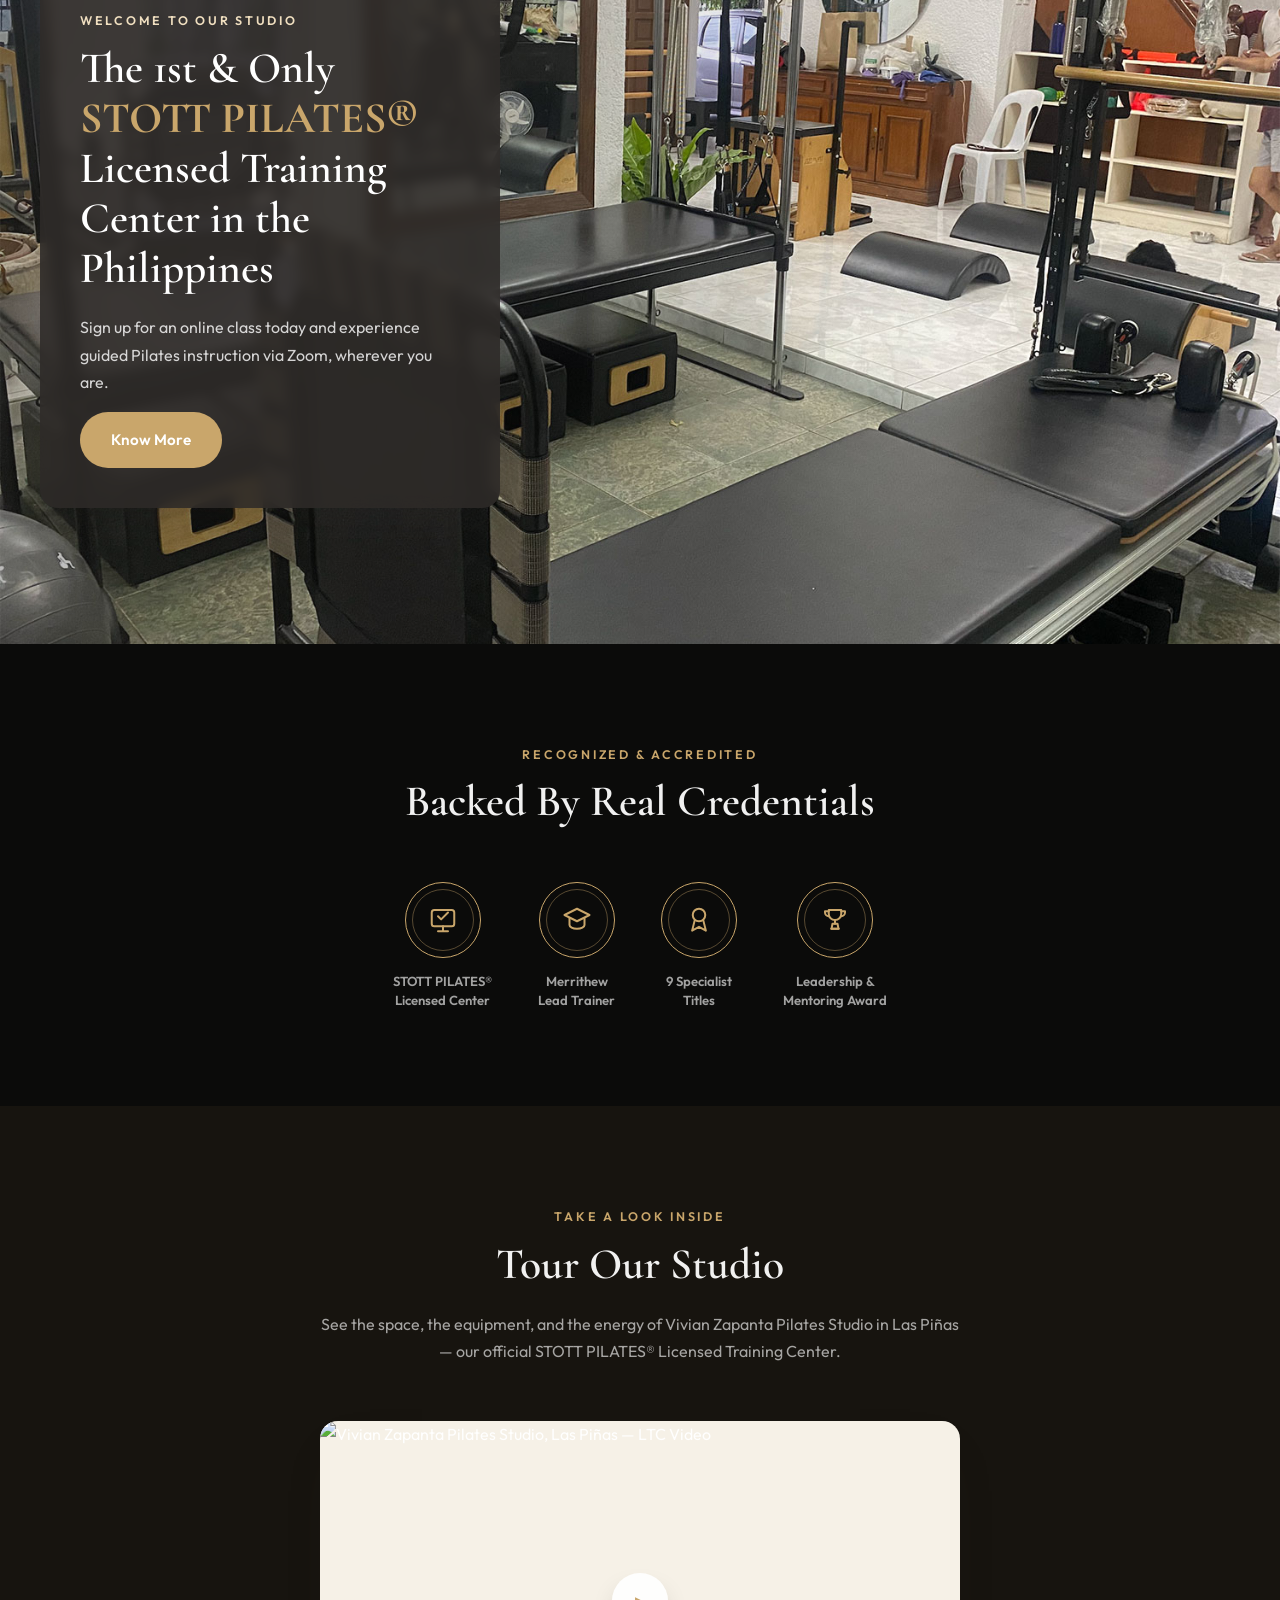
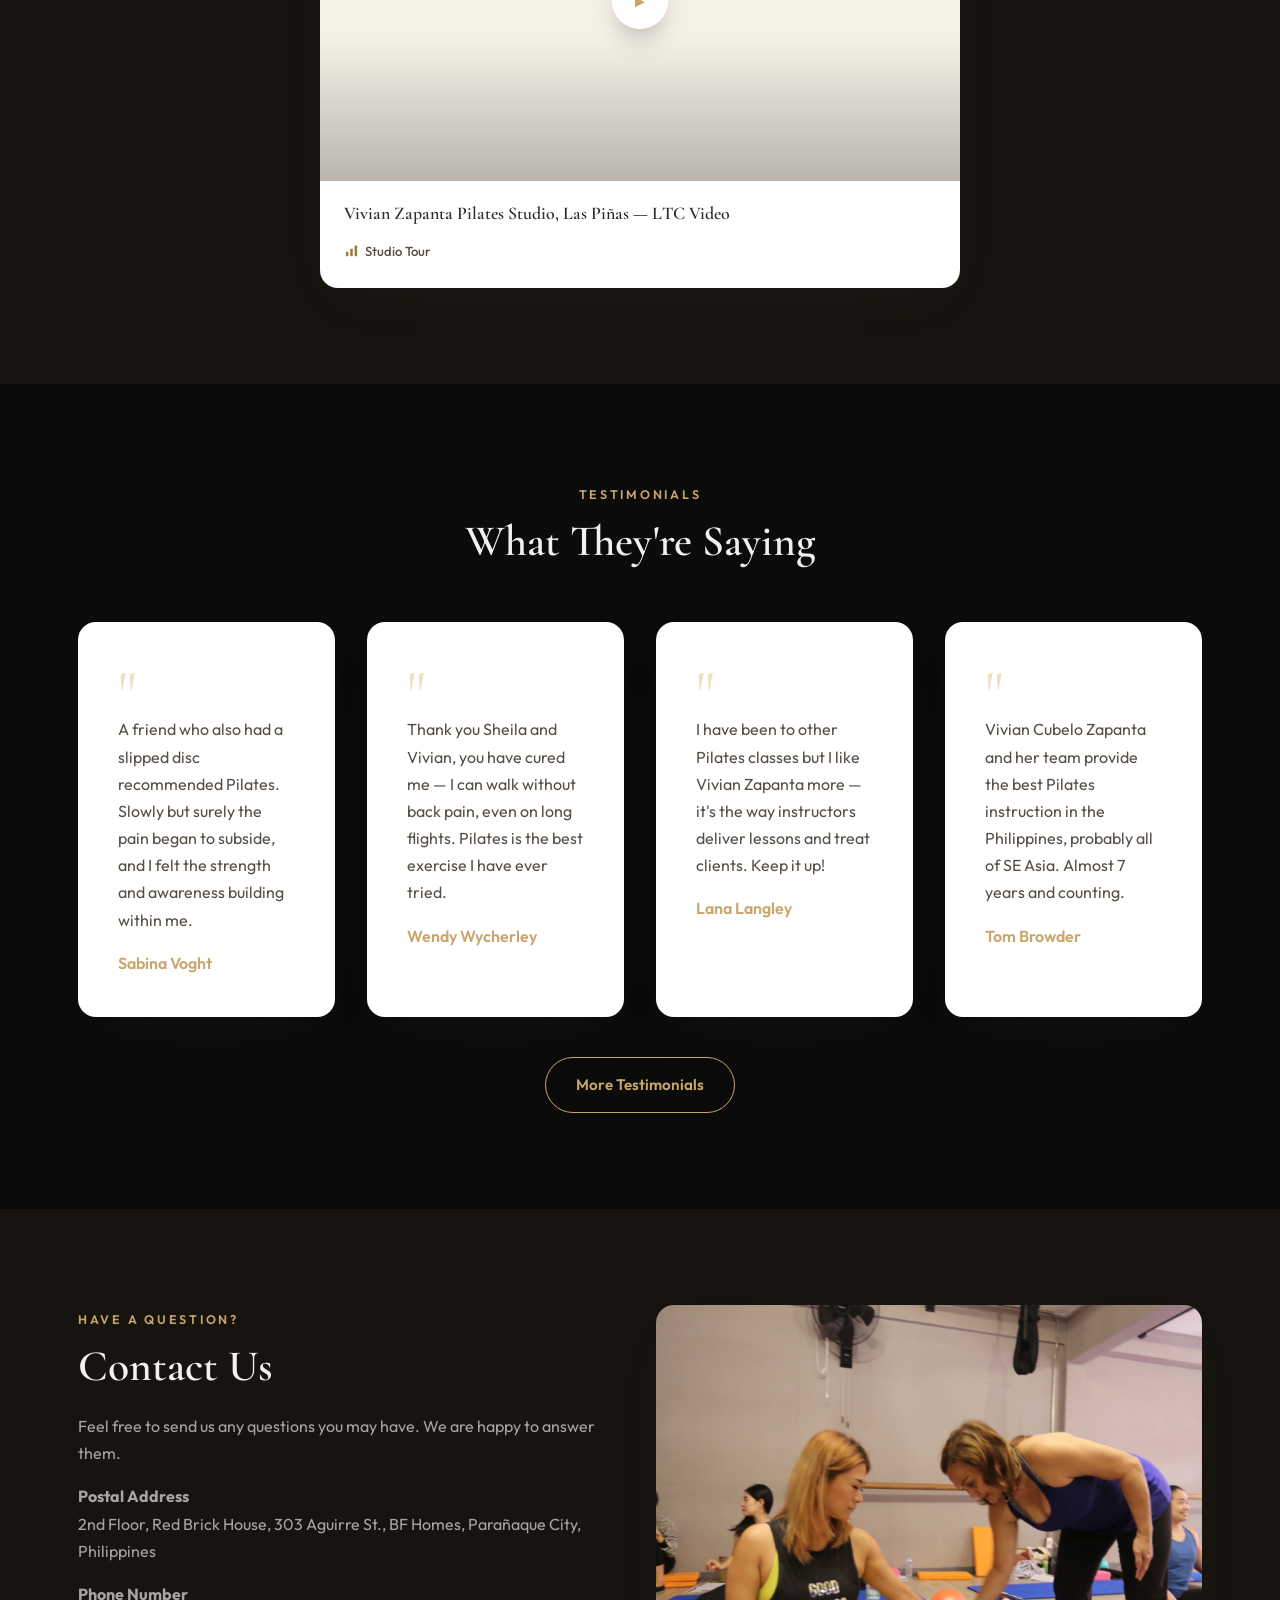
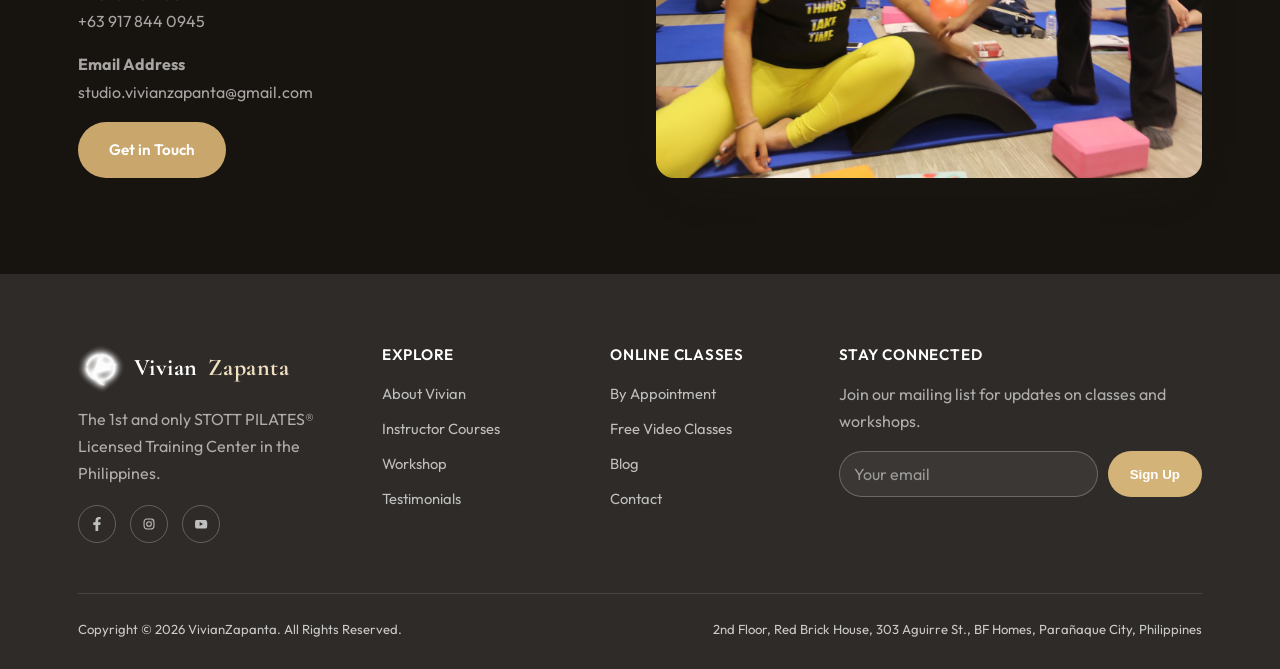
==== commit df5094f5: "Rebrand to black/gold/white premium color palette Client wanted the site to look "expensive" — full " ====
--- a/index.html
+++ b/index.html
@@ -7,13 +7,13 @@
 <meta name="description" content="The 1st and only STOTT PILATES® Licensed Training Center in the Philippines. Online classes, instructor certification, and workshops with Vivian Zapanta.">
 <link rel="preconnect" href="https://fonts.googleapis.com">
 <link href="https://fonts.googleapis.com/css2?family=Cormorant+Garamond:wght@500;600;700&family=Outfit:wght@400;500;600;700&display=swap" rel="stylesheet">
-<link rel="stylesheet" href="assets/css/style.css?v=20260722i">
+<link rel="stylesheet" href="assets/css/style.css?v=20260723a">
 </head>
 <body>
 
 <header class="site-header">
   <div class="nav-wrap">
-    <a href="index.html" class="logo">Vivian <span>Zapanta</span></a>
+    <a href="index.html" class="logo"><img src="assets/img/logo-glow-white.png" class="logo-mark" alt="" width="42" height="42">Vivian <span>Zapanta</span></a>
     <nav>
       <ul class="nav-links">
         <li><a href="index.html" class="nav-link">Home</a></li>
@@ -267,7 +267,7 @@
   <div class="container">
     <div class="footer-grid">
       <div>
-        <a href="index.html" class="logo">Vivian <span>Zapanta</span></a>
+        <a href="index.html" class="logo"><img src="assets/img/logo-glow-white.png" class="logo-mark" alt="" width="42" height="42">Vivian <span>Zapanta</span></a>
         <p>The 1st and only STOTT PILATES® Licensed Training Center in the Philippines.</p>
         <div class="social-row">
           <a href="https://facebook.com/vzpilates" target="_blank" rel="noopener" aria-label="Facebook"><svg viewBox="0 0 320 512" fill="currentColor"><path d="M279.14 288l14.22-92.66h-88.91v-60.13c0-25.35 12.42-50.06 52.24-50.06h40.42V6.26S260.43 0 225.36 0c-73.22 0-121.08 44.38-121.08 124.72v70.62H22.89V288h81.39v224h100.17V288z"/></svg></a>
--- a/assets/css/style.css
+++ b/assets/css/style.css
@@ -3,17 +3,19 @@
    =================================================== */
 
 :root {
-  --cream: #FAF6F0;
-  --cream-deep: #F1E9DC;
-  --sage: #8A9A7E;
-  --sage-deep: #5F6F58;
-  --sage-pale: #E7ECE1;
-  --blush: #E3C2BC;
-  --blush-deep: #C98F86;
+  --cream: #0B0B0A;
+  --cream-deep: #17140F;
+  --sage: #D4B378;
+  --sage-deep: #C9A66B;
+  --sage-pale: rgba(201,166,107,0.16);
+  --blush: #F0DFC0;
+  --blush-deep: #9C7A3D;
   --charcoal: #2E2B28;
   --charcoal-soft: #564F47;
   --gold: #C9A66B;
   --white: #FFFFFF;
+  --ink: rgba(255,255,255,0.94);
+  --ink-soft: rgba(255,255,255,0.62);
 
   --font-display: "Cormorant Garamond", serif;
   --font-body: "Outfit", sans-serif;
@@ -49,7 +51,7 @@
 body {
   margin: 0;
   font-family: var(--font-body);
-  color: var(--charcoal);
+  color: var(--ink);
   background: var(--cream);
   line-height: 1.7;
   -webkit-font-smoothing: antialiased;
@@ -64,14 +66,28 @@
   font-weight: 600;
   line-height: 1.15;
   margin: 0 0 0.5em;
-  color: var(--charcoal);
+  color: var(--ink);
 }
 
 h1 { font-size: clamp(2.6rem, 5vw, 4.4rem); }
 h2 { font-size: clamp(2rem, 3.4vw, 3rem); }
 h3 { font-size: clamp(1.4rem, 2vw, 1.9rem); }
 
-p { margin: 0 0 1em; color: var(--charcoal-soft); }
+p { margin: 0 0 1em; color: var(--ink-soft); }
+
+/* White "surface" components (cards, dropdowns, floating labels) still use
+   near-black ink for their text, regardless of the page-wide dark theme. */
+.card h1, .card h2, .card h3, .card h4,
+.testimonial-card h1, .testimonial-card h2, .testimonial-card h3, .testimonial-card h4,
+.video-card h1, .video-card h2, .video-card h3, .video-card h4,
+.fb-card h1, .fb-card h2, .fb-card h3, .fb-card h4,
+.empty-state h1, .empty-state h2, .empty-state h3, .empty-state h4 {
+  color: var(--charcoal);
+}
+.card p, .testimonial-card p, .video-card p, .fb-card p, .empty-state p {
+  color: var(--charcoal-soft);
+}
+.card .list-check li, .credential-card .list-check li { color: var(--charcoal-soft); }
 
 .eyebrow {
   display: inline-block;
@@ -135,9 +151,9 @@
   position: sticky;
   top: 0;
   z-index: 1000;
-  background: var(--white);
-  border-bottom: 1px solid rgba(46,43,40,0.08);
-  box-shadow: 0 1px 0 rgba(46,43,40,0.02);
+  background: var(--charcoal);
+  border-bottom: 1px solid rgba(255,255,255,0.08);
+  box-shadow: 0 1px 0 rgba(0,0,0,0.2);
 }
 .nav-wrap {
   max-width: 1320px;
@@ -156,7 +172,7 @@
   font-size: 1.5rem;
   font-weight: 700;
   letter-spacing: 0.02em;
-  color: var(--charcoal);
+  color: var(--white);
   flex-shrink: 0;
 }
 .logo span { color: var(--sage-deep); }
@@ -176,7 +192,7 @@
   font-weight: 600;
   letter-spacing: 0.08em;
   text-transform: uppercase;
-  color: var(--charcoal-soft);
+  color: rgba(255,255,255,0.72);
   padding: 10px 0;
   position: relative;
 }
@@ -190,7 +206,7 @@
   transition: right var(--transition);
 }
 .nav-links a.nav-link:hover,
-.nav-links a.nav-link.active { color: var(--charcoal); }
+.nav-links a.nav-link.active { color: var(--white); }
 .nav-links a.nav-link:hover::after,
 .nav-links a.nav-link.active::after { right: 0; }
 
@@ -211,10 +227,10 @@
   left: 50%;
   transform: translate(-50%, 8px);
   min-width: 240px;
-  background: var(--white);
+  background: var(--charcoal);
   border-radius: var(--radius-sm);
-  box-shadow: 0 24px 60px -20px rgba(46,43,40,0.28);
-  border: 1px solid rgba(46,43,40,0.06);
+  box-shadow: 0 24px 60px -20px rgba(0,0,0,0.55);
+  border: 1px solid rgba(255,255,255,0.1);
   padding: 10px;
   opacity: 0;
   visibility: hidden;
@@ -232,9 +248,9 @@
   font-weight: 500;
   letter-spacing: normal;
   text-transform: none;
-  color: var(--charcoal-soft);
-}
-.dropdown a:hover { background: var(--sage-pale); color: var(--sage-deep); }
+  color: rgba(255,255,255,0.75);
+}
+.dropdown a:hover { background: var(--sage-pale); color: var(--gold); }
 
 .nav-cta { display: flex; align-items: center; gap: 20px; flex-shrink: 0; }
 .nav-cta .btn {
@@ -252,7 +268,7 @@
   cursor: pointer;
   padding: 6px;
 }
-.nav-toggle span { width: 26px; height: 2px; background: var(--charcoal); border-radius: 2px; transition: transform 0.3s ease, opacity 0.3s ease; }
+.nav-toggle span { width: 26px; height: 2px; background: var(--white); border-radius: 2px; transition: transform 0.3s ease, opacity 0.3s ease; }
 .nav-toggle.open span:nth-child(1) { transform: translateY(7px) rotate(45deg); }
 .nav-toggle.open span:nth-child(2) { opacity: 0; }
 .nav-toggle.open span:nth-child(3) { transform: translateY(-7px) rotate(-45deg); }
@@ -269,7 +285,7 @@
     left: 0;
     right: 0;
     height: calc(100vh - 69px);
-    background: var(--white);
+    background: var(--charcoal);
     flex-direction: column;
     align-items: flex-start;
     padding: 30px 28px;
@@ -279,7 +295,7 @@
     transition: transform var(--transition);
   }
   .nav-links.open { transform: translateX(0); }
-  .nav-links > li { width: 100%; border-bottom: 1px solid rgba(46,43,40,0.06); }
+  .nav-links > li { width: 100%; border-bottom: 1px solid rgba(255,255,255,0.08); }
   .nav-links a.nav-link { width: 100%; padding: 16px 0; font-size: 0.85rem; }
   .nav-links a.nav-link::after { display: none; }
   .dropdown {
@@ -316,7 +332,7 @@
 .hero-bg::after {
   content: "";
   position: absolute; inset: 0;
-  background: linear-gradient(120deg, rgba(46,43,40,0.62) 10%, rgba(95,111,88,0.35) 70%);
+  background: linear-gradient(120deg, rgba(10,9,8,0.65) 10%, rgba(201,166,107,0.3) 70%);
 }
 
 .hero-content {
@@ -352,7 +368,7 @@
   font-family: var(--font-display);
   font-style: italic;
   font-size: 1.5rem;
-  color: var(--charcoal-soft);
+  color: var(--ink-soft);
   margin: 6px 0 0;
 }
 .hero-big-word {
@@ -446,11 +462,11 @@
   opacity: 0.4;
 }
 .trust-badge-icon svg { width: 30px; height: 30px; }
-.trust-badge span { font-size: 0.82rem; font-weight: 600; color: var(--charcoal-soft); line-height: 1.45; }
-
-.breadcrumb { color: var(--charcoal-soft); font-size: 0.9rem; display: block; margin-bottom: 14px; }
+.trust-badge span { font-size: 0.82rem; font-weight: 600; color: var(--ink-soft); line-height: 1.45; }
+
+.breadcrumb { color: var(--ink-soft); font-size: 0.9rem; display: block; margin-bottom: 14px; }
 .breadcrumb a { color: var(--sage-deep); }
-.breadcrumb a:hover { color: var(--charcoal); }
+.breadcrumb a:hover { color: var(--white); }
 
 .page-hero-split { padding: 48px 0 56px; }
 .page-hero-split .hero-split-inner { grid-template-columns: 1fr; gap: 0; }
@@ -635,7 +651,7 @@
 .section-head { max-width: 640px; margin-bottom: 56px; }
 .section-head.center { margin-inline: auto; text-align: center; }
 
-.bg-sage { background: var(--sage-pale); }
+.bg-sage { background: var(--cream-deep); }
 .bg-charcoal { background: var(--charcoal); color: var(--white); }
 .bg-cream-deep { background: var(--cream-deep); }
 .bg-charcoal h2, .bg-charcoal h3 { color: var(--white); }
@@ -693,7 +709,7 @@
   font-size: 0.85rem;
   font-weight: 600;
   margin-bottom: 8px;
-  color: var(--charcoal);
+  color: var(--ink);
 }
 .form-field input,
 .form-field textarea {
@@ -702,6 +718,7 @@
   border-radius: var(--radius-sm);
   border: 1.5px solid #E2D9C9;
   background: var(--white);
+  color: var(--charcoal);
   font-family: var(--font-body);
   font-size: 16px; /* iOS Safari auto-zooms on focus below 16px */
   resize: vertical;
@@ -793,7 +810,7 @@
   font-weight: 600;
   letter-spacing: 0.03em;
 }
-.list-check li { position: relative; padding-left: 34px; margin-bottom: 14px; color: var(--charcoal-soft); }
+.list-check li { position: relative; padding-left: 34px; margin-bottom: 14px; color: var(--ink-soft); }
 .list-check li::before {
   content: "";
   position: absolute; left: 0; top: 0.05em;
@@ -807,7 +824,7 @@
 }
 .stat-row { display: flex; gap: 50px; flex-wrap: wrap; margin-top: 30px; }
 .stat-row .num { font-family: var(--font-display); font-size: 2.6rem; color: var(--sage-deep); display: block; }
-.stat-row .label { font-size: 0.85rem; color: var(--charcoal-soft); }
+.stat-row .label { font-size: 0.85rem; color: var(--ink-soft); }
 
 .gallery-grid { display: grid; grid-template-columns: repeat(3, 1fr); gap: 18px; }
 @media (max-width: 760px) { .gallery-grid { grid-template-columns: repeat(2, 1fr); } }
@@ -941,7 +958,7 @@
   color: var(--sage-deep);
   margin-bottom: 8px;
 }
-.prereq-notice p { margin: 0; color: var(--charcoal-soft); }
+.prereq-notice p { margin: 0; color: var(--ink-soft); }
 .prereq-notice strong { color: var(--sage-deep); font-weight: 600; }
 
 .empty-state {
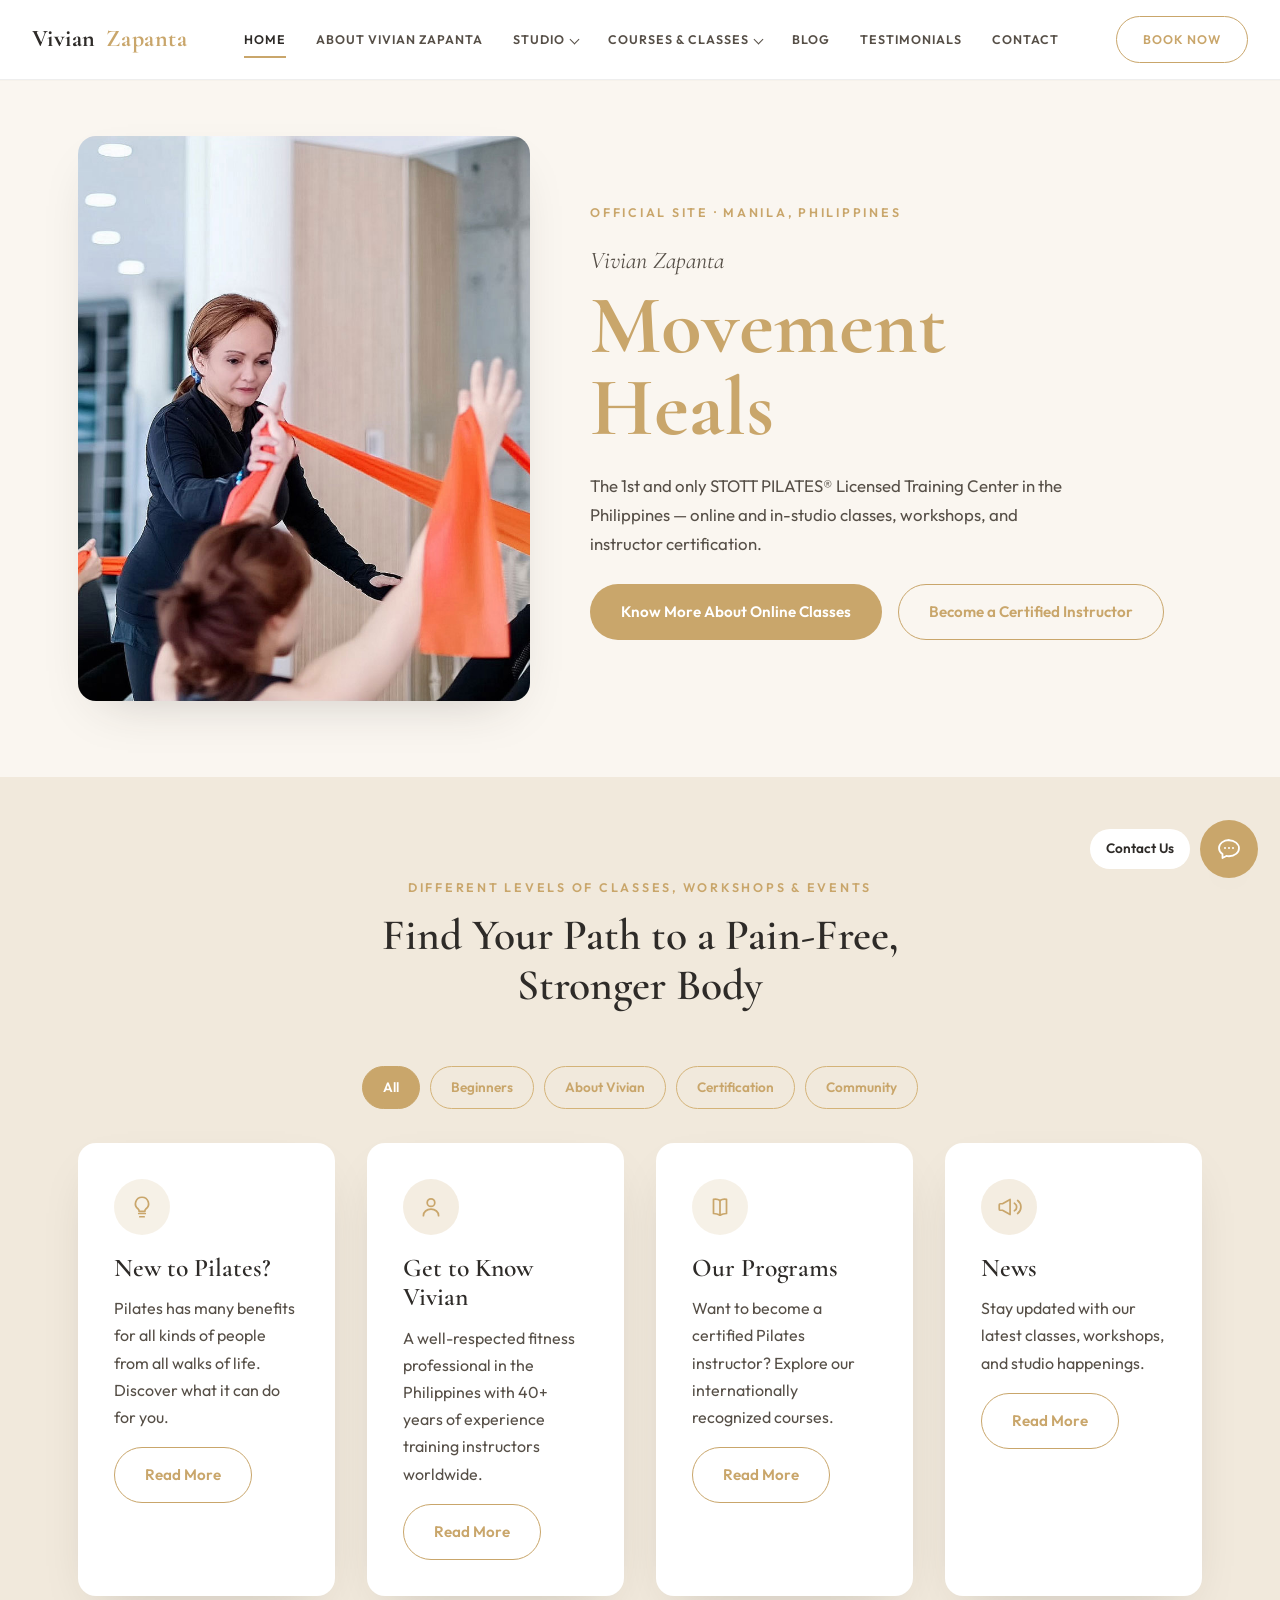
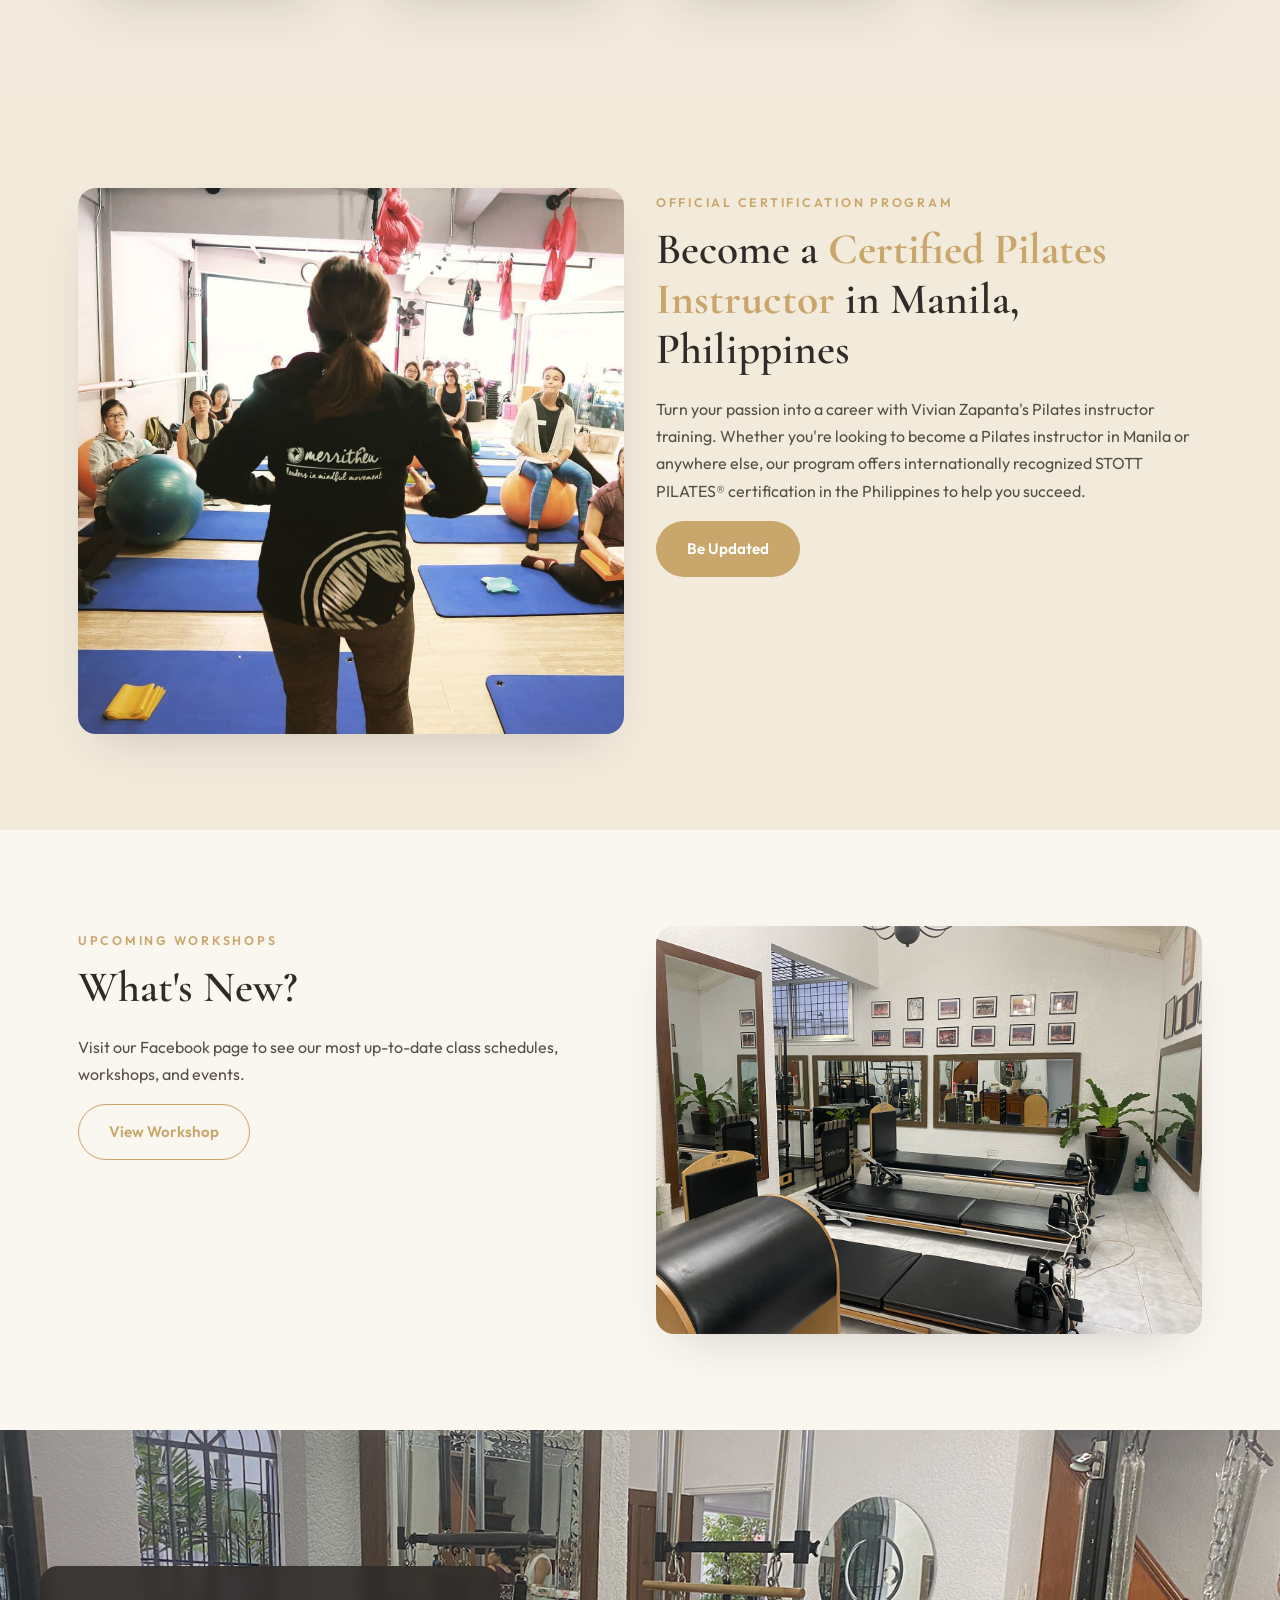
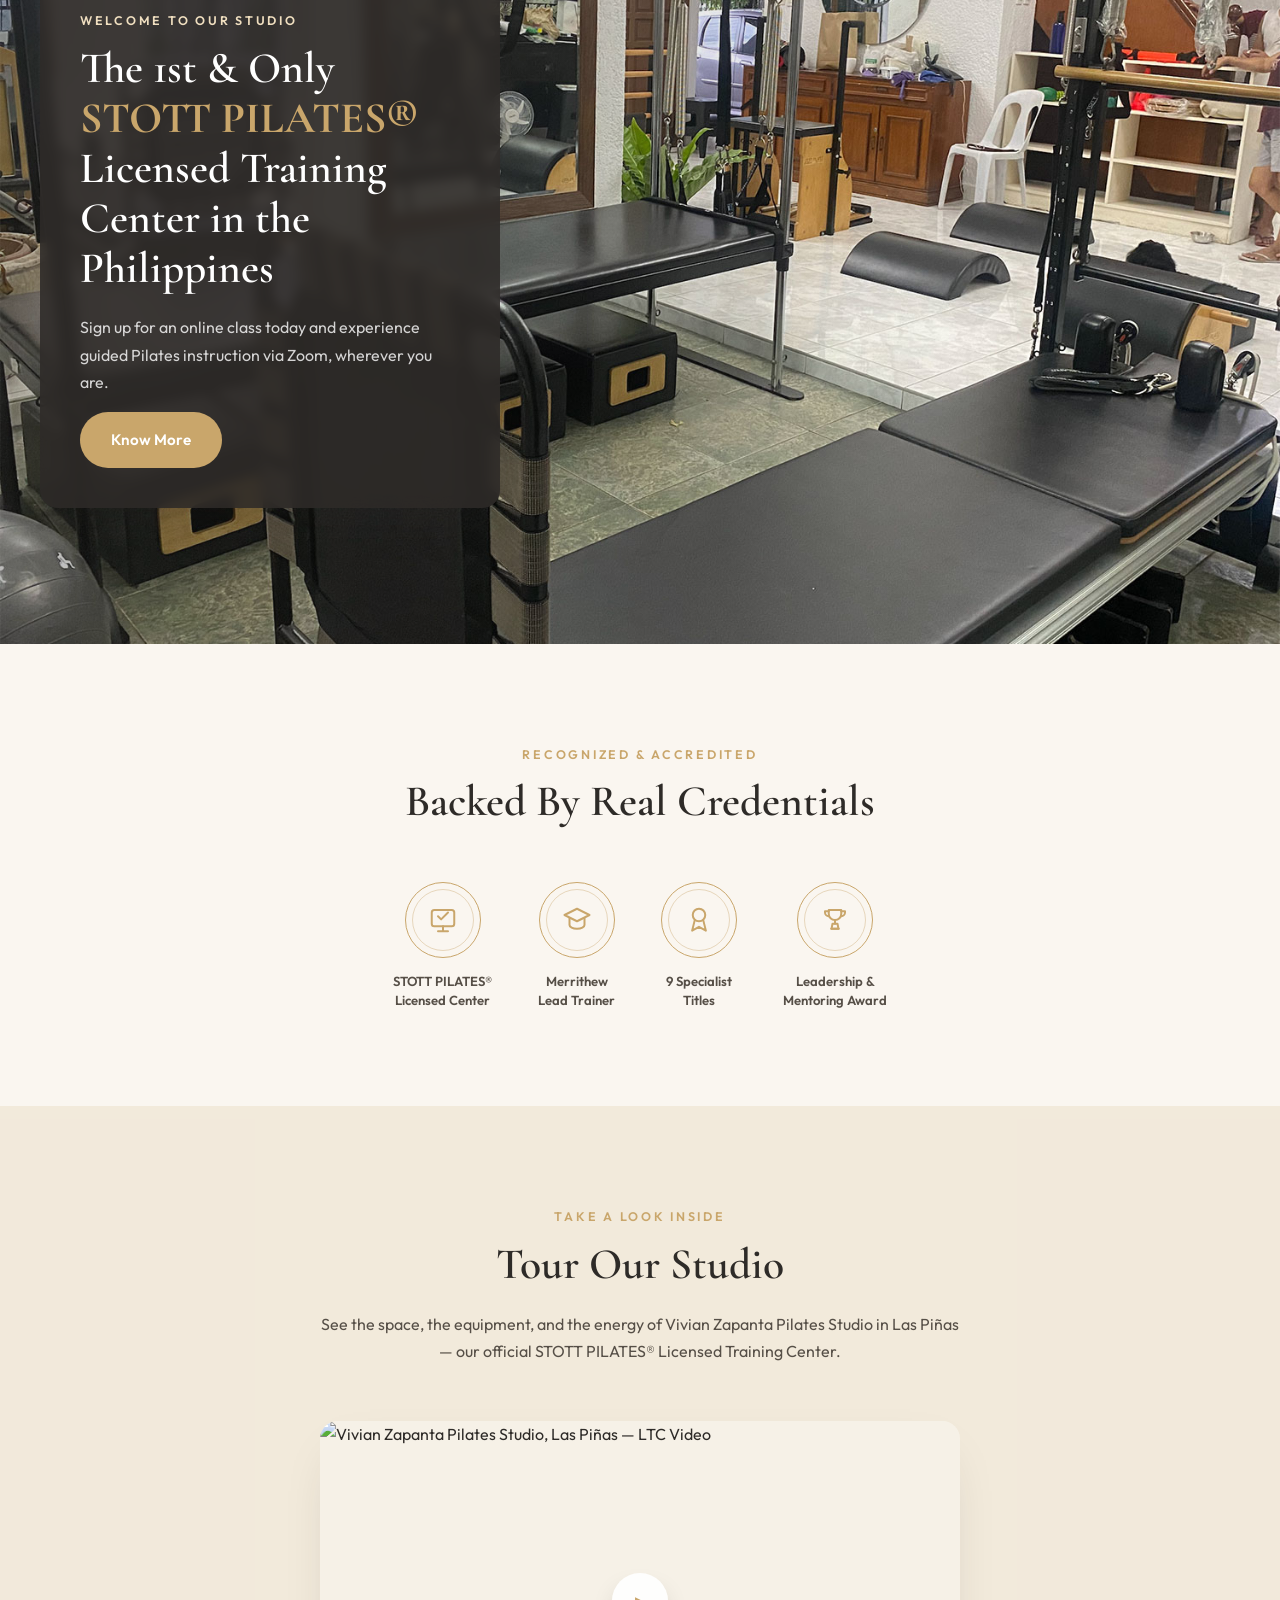
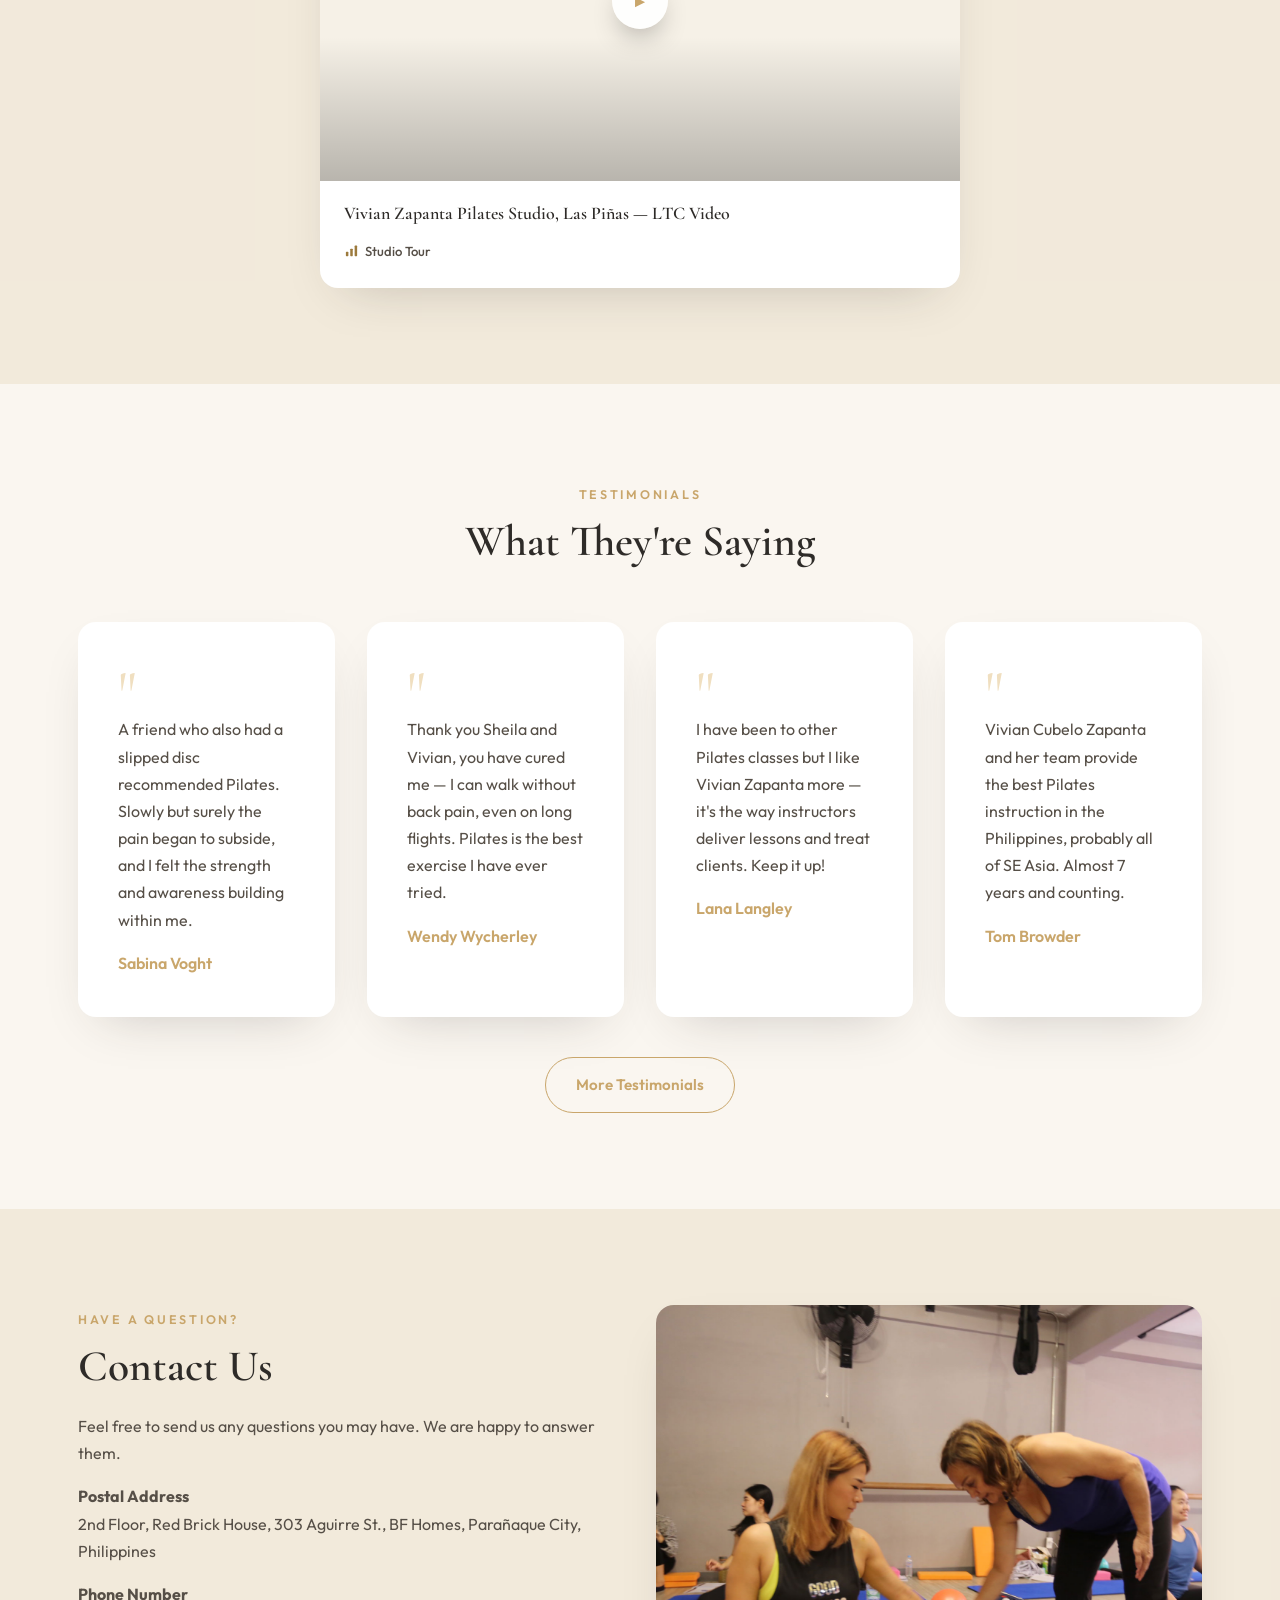
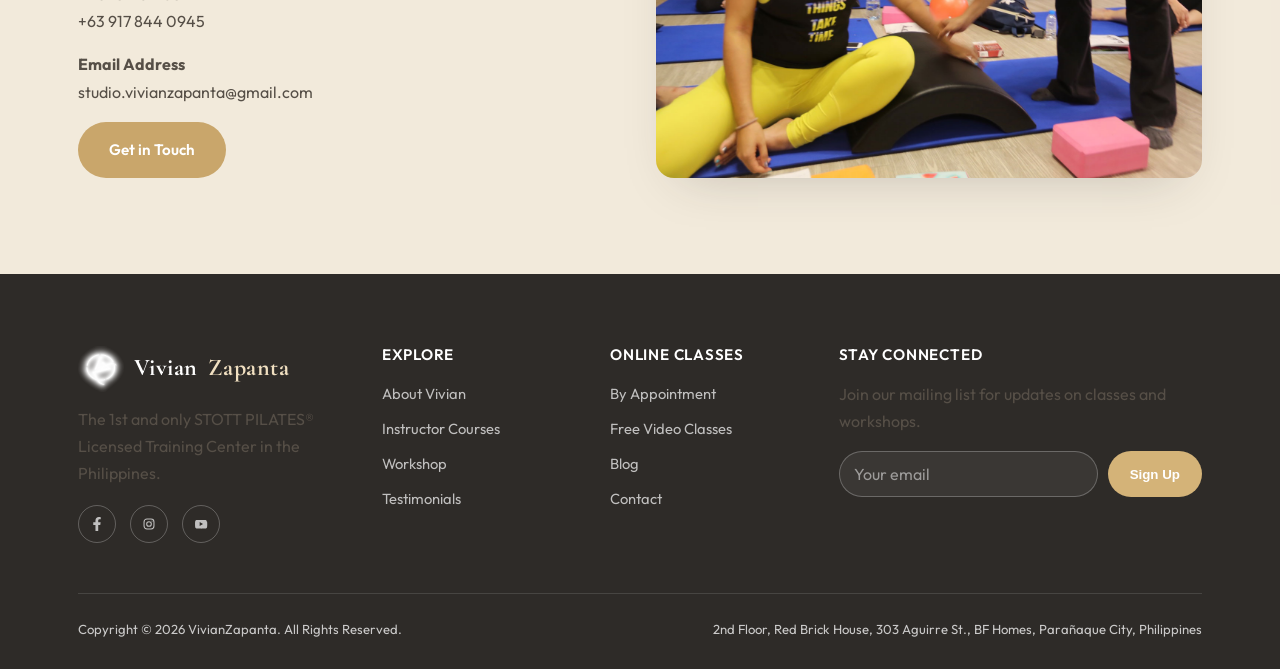
==== commit 8872753e: "Swap black/white dominance back to a light theme, keep gold accents Client felt the black-dominant r" ====
--- a/index.html
+++ b/index.html
@@ -7,13 +7,13 @@
 <meta name="description" content="The 1st and only STOTT PILATES® Licensed Training Center in the Philippines. Online classes, instructor certification, and workshops with Vivian Zapanta.">
 <link rel="preconnect" href="https://fonts.googleapis.com">
 <link href="https://fonts.googleapis.com/css2?family=Cormorant+Garamond:wght@500;600;700&family=Outfit:wght@400;500;600;700&display=swap" rel="stylesheet">
-<link rel="stylesheet" href="assets/css/style.css?v=20260723a">
+<link rel="stylesheet" href="assets/css/style.css?v=20260723b">
 </head>
 <body>
 
 <header class="site-header">
   <div class="nav-wrap">
-    <a href="index.html" class="logo"><img src="assets/img/logo-glow-white.png" class="logo-mark" alt="" width="42" height="42">Vivian <span>Zapanta</span></a>
+    <a href="index.html" class="logo">Vivian <span>Zapanta</span></a>
     <nav>
       <ul class="nav-links">
         <li><a href="index.html" class="nav-link">Home</a></li>
--- a/assets/css/style.css
+++ b/assets/css/style.css
@@ -3,8 +3,8 @@
    =================================================== */
 
 :root {
-  --cream: #0B0B0A;
-  --cream-deep: #17140F;
+  --cream: #FAF6F0;
+  --cream-deep: #F1E9DC;
   --sage: #D4B378;
   --sage-deep: #C9A66B;
   --sage-pale: rgba(201,166,107,0.16);
@@ -14,8 +14,6 @@
   --charcoal-soft: #564F47;
   --gold: #C9A66B;
   --white: #FFFFFF;
-  --ink: rgba(255,255,255,0.94);
-  --ink-soft: rgba(255,255,255,0.62);
 
   --font-display: "Cormorant Garamond", serif;
   --font-body: "Outfit", sans-serif;
@@ -51,7 +49,7 @@
 body {
   margin: 0;
   font-family: var(--font-body);
-  color: var(--ink);
+  color: var(--charcoal);
   background: var(--cream);
   line-height: 1.7;
   -webkit-font-smoothing: antialiased;
@@ -66,28 +64,14 @@
   font-weight: 600;
   line-height: 1.15;
   margin: 0 0 0.5em;
-  color: var(--ink);
+  color: var(--charcoal);
 }
 
 h1 { font-size: clamp(2.6rem, 5vw, 4.4rem); }
 h2 { font-size: clamp(2rem, 3.4vw, 3rem); }
 h3 { font-size: clamp(1.4rem, 2vw, 1.9rem); }
 
-p { margin: 0 0 1em; color: var(--ink-soft); }
-
-/* White "surface" components (cards, dropdowns, floating labels) still use
-   near-black ink for their text, regardless of the page-wide dark theme. */
-.card h1, .card h2, .card h3, .card h4,
-.testimonial-card h1, .testimonial-card h2, .testimonial-card h3, .testimonial-card h4,
-.video-card h1, .video-card h2, .video-card h3, .video-card h4,
-.fb-card h1, .fb-card h2, .fb-card h3, .fb-card h4,
-.empty-state h1, .empty-state h2, .empty-state h3, .empty-state h4 {
-  color: var(--charcoal);
-}
-.card p, .testimonial-card p, .video-card p, .fb-card p, .empty-state p {
-  color: var(--charcoal-soft);
-}
-.card .list-check li, .credential-card .list-check li { color: var(--charcoal-soft); }
+p { margin: 0 0 1em; color: var(--charcoal-soft); }
 
 .eyebrow {
   display: inline-block;
@@ -151,9 +135,9 @@
   position: sticky;
   top: 0;
   z-index: 1000;
-  background: var(--charcoal);
-  border-bottom: 1px solid rgba(255,255,255,0.08);
-  box-shadow: 0 1px 0 rgba(0,0,0,0.2);
+  background: var(--white);
+  border-bottom: 1px solid rgba(46,43,40,0.08);
+  box-shadow: 0 1px 0 rgba(46,43,40,0.02);
 }
 .nav-wrap {
   max-width: 1320px;
@@ -172,7 +156,7 @@
   font-size: 1.5rem;
   font-weight: 700;
   letter-spacing: 0.02em;
-  color: var(--white);
+  color: var(--charcoal);
   flex-shrink: 0;
 }
 .logo span { color: var(--sage-deep); }
@@ -192,7 +176,7 @@
   font-weight: 600;
   letter-spacing: 0.08em;
   text-transform: uppercase;
-  color: rgba(255,255,255,0.72);
+  color: var(--charcoal-soft);
   padding: 10px 0;
   position: relative;
 }
@@ -206,7 +190,7 @@
   transition: right var(--transition);
 }
 .nav-links a.nav-link:hover,
-.nav-links a.nav-link.active { color: var(--white); }
+.nav-links a.nav-link.active { color: var(--charcoal); }
 .nav-links a.nav-link:hover::after,
 .nav-links a.nav-link.active::after { right: 0; }
 
@@ -227,10 +211,10 @@
   left: 50%;
   transform: translate(-50%, 8px);
   min-width: 240px;
-  background: var(--charcoal);
+  background: var(--white);
   border-radius: var(--radius-sm);
-  box-shadow: 0 24px 60px -20px rgba(0,0,0,0.55);
-  border: 1px solid rgba(255,255,255,0.1);
+  box-shadow: 0 24px 60px -20px rgba(46,43,40,0.28);
+  border: 1px solid rgba(46,43,40,0.06);
   padding: 10px;
   opacity: 0;
   visibility: hidden;
@@ -248,9 +232,9 @@
   font-weight: 500;
   letter-spacing: normal;
   text-transform: none;
-  color: rgba(255,255,255,0.75);
-}
-.dropdown a:hover { background: var(--sage-pale); color: var(--gold); }
+  color: var(--charcoal-soft);
+}
+.dropdown a:hover { background: var(--sage-pale); color: var(--sage-deep); }
 
 .nav-cta { display: flex; align-items: center; gap: 20px; flex-shrink: 0; }
 .nav-cta .btn {
@@ -268,7 +252,7 @@
   cursor: pointer;
   padding: 6px;
 }
-.nav-toggle span { width: 26px; height: 2px; background: var(--white); border-radius: 2px; transition: transform 0.3s ease, opacity 0.3s ease; }
+.nav-toggle span { width: 26px; height: 2px; background: var(--charcoal); border-radius: 2px; transition: transform 0.3s ease, opacity 0.3s ease; }
 .nav-toggle.open span:nth-child(1) { transform: translateY(7px) rotate(45deg); }
 .nav-toggle.open span:nth-child(2) { opacity: 0; }
 .nav-toggle.open span:nth-child(3) { transform: translateY(-7px) rotate(-45deg); }
@@ -285,7 +269,7 @@
     left: 0;
     right: 0;
     height: calc(100vh - 69px);
-    background: var(--charcoal);
+    background: var(--white);
     flex-direction: column;
     align-items: flex-start;
     padding: 30px 28px;
@@ -295,7 +279,7 @@
     transition: transform var(--transition);
   }
   .nav-links.open { transform: translateX(0); }
-  .nav-links > li { width: 100%; border-bottom: 1px solid rgba(255,255,255,0.08); }
+  .nav-links > li { width: 100%; border-bottom: 1px solid rgba(46,43,40,0.06); }
   .nav-links a.nav-link { width: 100%; padding: 16px 0; font-size: 0.85rem; }
   .nav-links a.nav-link::after { display: none; }
   .dropdown {
@@ -368,7 +352,7 @@
   font-family: var(--font-display);
   font-style: italic;
   font-size: 1.5rem;
-  color: var(--ink-soft);
+  color: var(--charcoal-soft);
   margin: 6px 0 0;
 }
 .hero-big-word {
@@ -462,11 +446,11 @@
   opacity: 0.4;
 }
 .trust-badge-icon svg { width: 30px; height: 30px; }
-.trust-badge span { font-size: 0.82rem; font-weight: 600; color: var(--ink-soft); line-height: 1.45; }
-
-.breadcrumb { color: var(--ink-soft); font-size: 0.9rem; display: block; margin-bottom: 14px; }
+.trust-badge span { font-size: 0.82rem; font-weight: 600; color: var(--charcoal-soft); line-height: 1.45; }
+
+.breadcrumb { color: var(--charcoal-soft); font-size: 0.9rem; display: block; margin-bottom: 14px; }
 .breadcrumb a { color: var(--sage-deep); }
-.breadcrumb a:hover { color: var(--white); }
+.breadcrumb a:hover { color: var(--charcoal); }
 
 .page-hero-split { padding: 48px 0 56px; }
 .page-hero-split .hero-split-inner { grid-template-columns: 1fr; gap: 0; }
@@ -651,7 +635,7 @@
 .section-head { max-width: 640px; margin-bottom: 56px; }
 .section-head.center { margin-inline: auto; text-align: center; }
 
-.bg-sage { background: var(--cream-deep); }
+.bg-sage { background: var(--sage-pale); }
 .bg-charcoal { background: var(--charcoal); color: var(--white); }
 .bg-cream-deep { background: var(--cream-deep); }
 .bg-charcoal h2, .bg-charcoal h3 { color: var(--white); }
@@ -709,7 +693,7 @@
   font-size: 0.85rem;
   font-weight: 600;
   margin-bottom: 8px;
-  color: var(--ink);
+  color: var(--charcoal);
 }
 .form-field input,
 .form-field textarea {
@@ -810,7 +794,7 @@
   font-weight: 600;
   letter-spacing: 0.03em;
 }
-.list-check li { position: relative; padding-left: 34px; margin-bottom: 14px; color: var(--ink-soft); }
+.list-check li { position: relative; padding-left: 34px; margin-bottom: 14px; color: var(--charcoal-soft); }
 .list-check li::before {
   content: "";
   position: absolute; left: 0; top: 0.05em;
@@ -824,7 +808,7 @@
 }
 .stat-row { display: flex; gap: 50px; flex-wrap: wrap; margin-top: 30px; }
 .stat-row .num { font-family: var(--font-display); font-size: 2.6rem; color: var(--sage-deep); display: block; }
-.stat-row .label { font-size: 0.85rem; color: var(--ink-soft); }
+.stat-row .label { font-size: 0.85rem; color: var(--charcoal-soft); }
 
 .gallery-grid { display: grid; grid-template-columns: repeat(3, 1fr); gap: 18px; }
 @media (max-width: 760px) { .gallery-grid { grid-template-columns: repeat(2, 1fr); } }
@@ -958,7 +942,7 @@
   color: var(--sage-deep);
   margin-bottom: 8px;
 }
-.prereq-notice p { margin: 0; color: var(--ink-soft); }
+.prereq-notice p { margin: 0; color: var(--charcoal-soft); }
 .prereq-notice strong { color: var(--sage-deep); font-weight: 600; }
 
 .empty-state {
